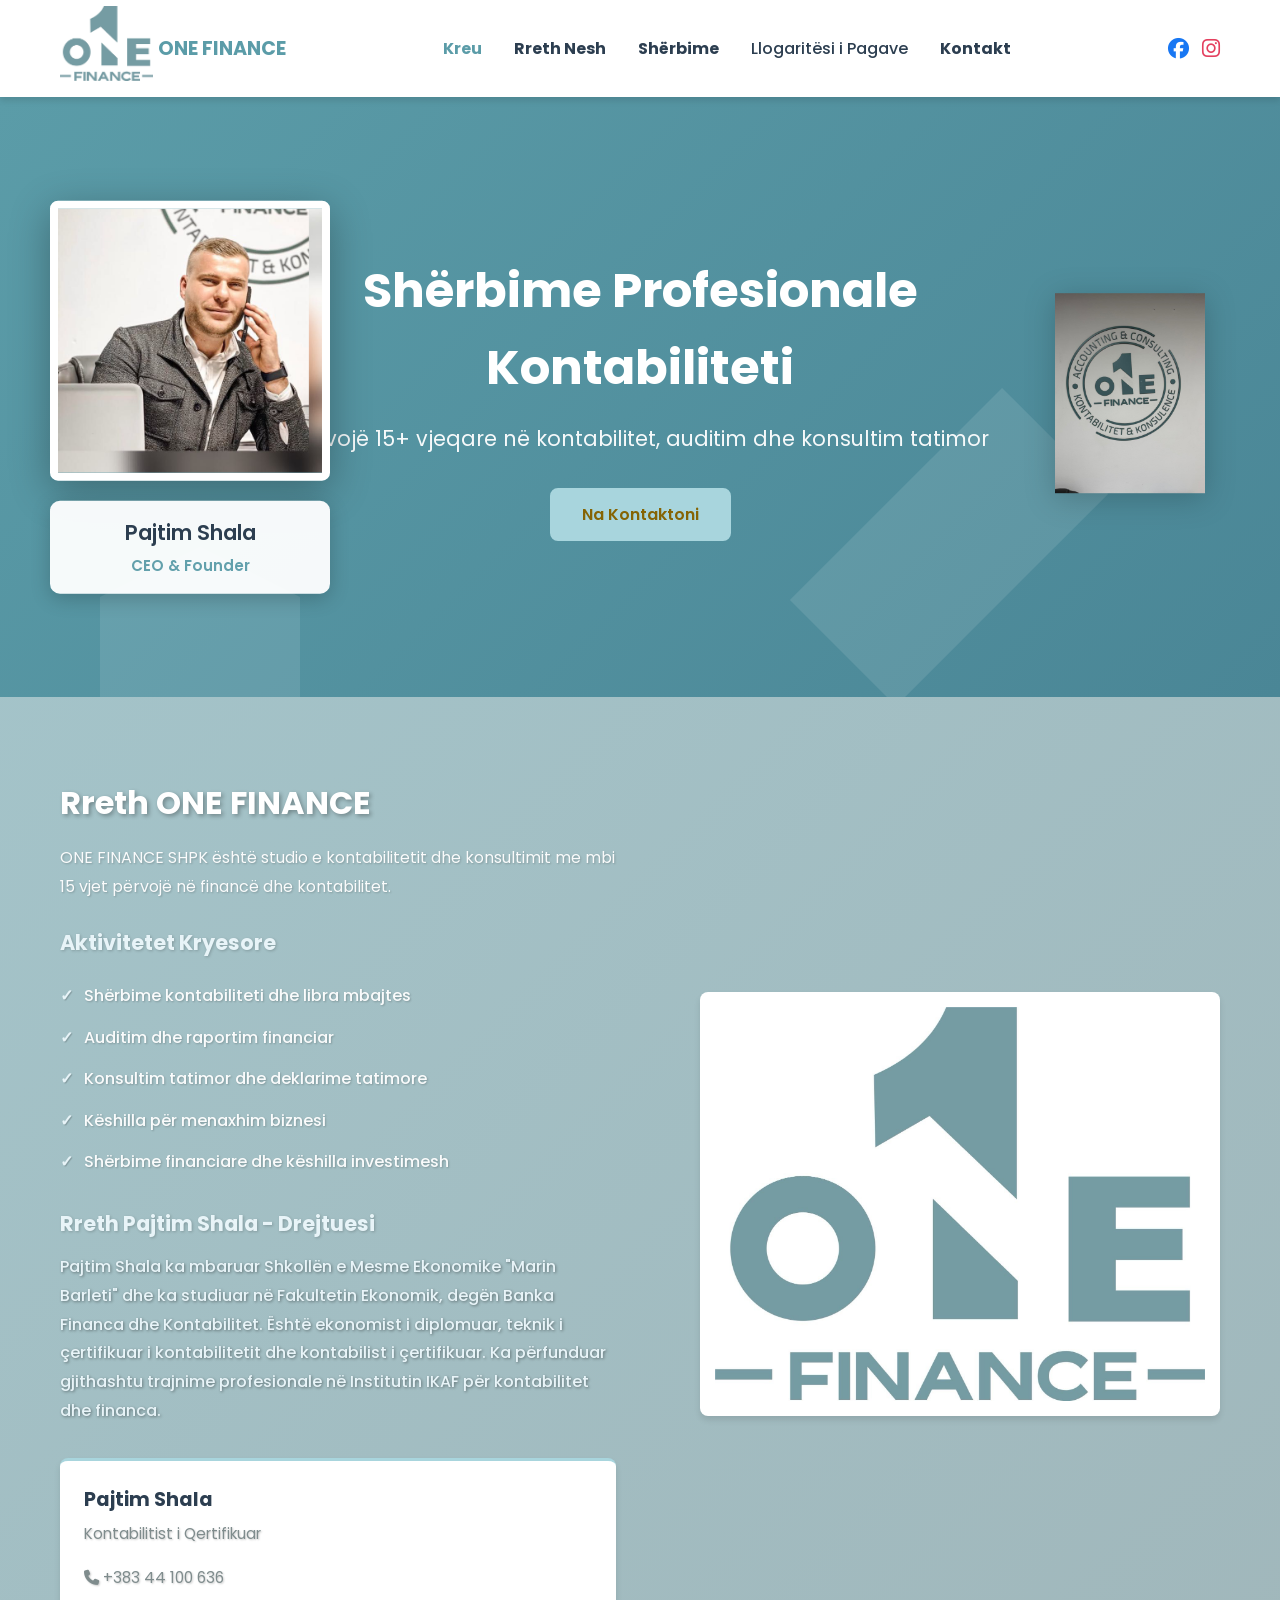
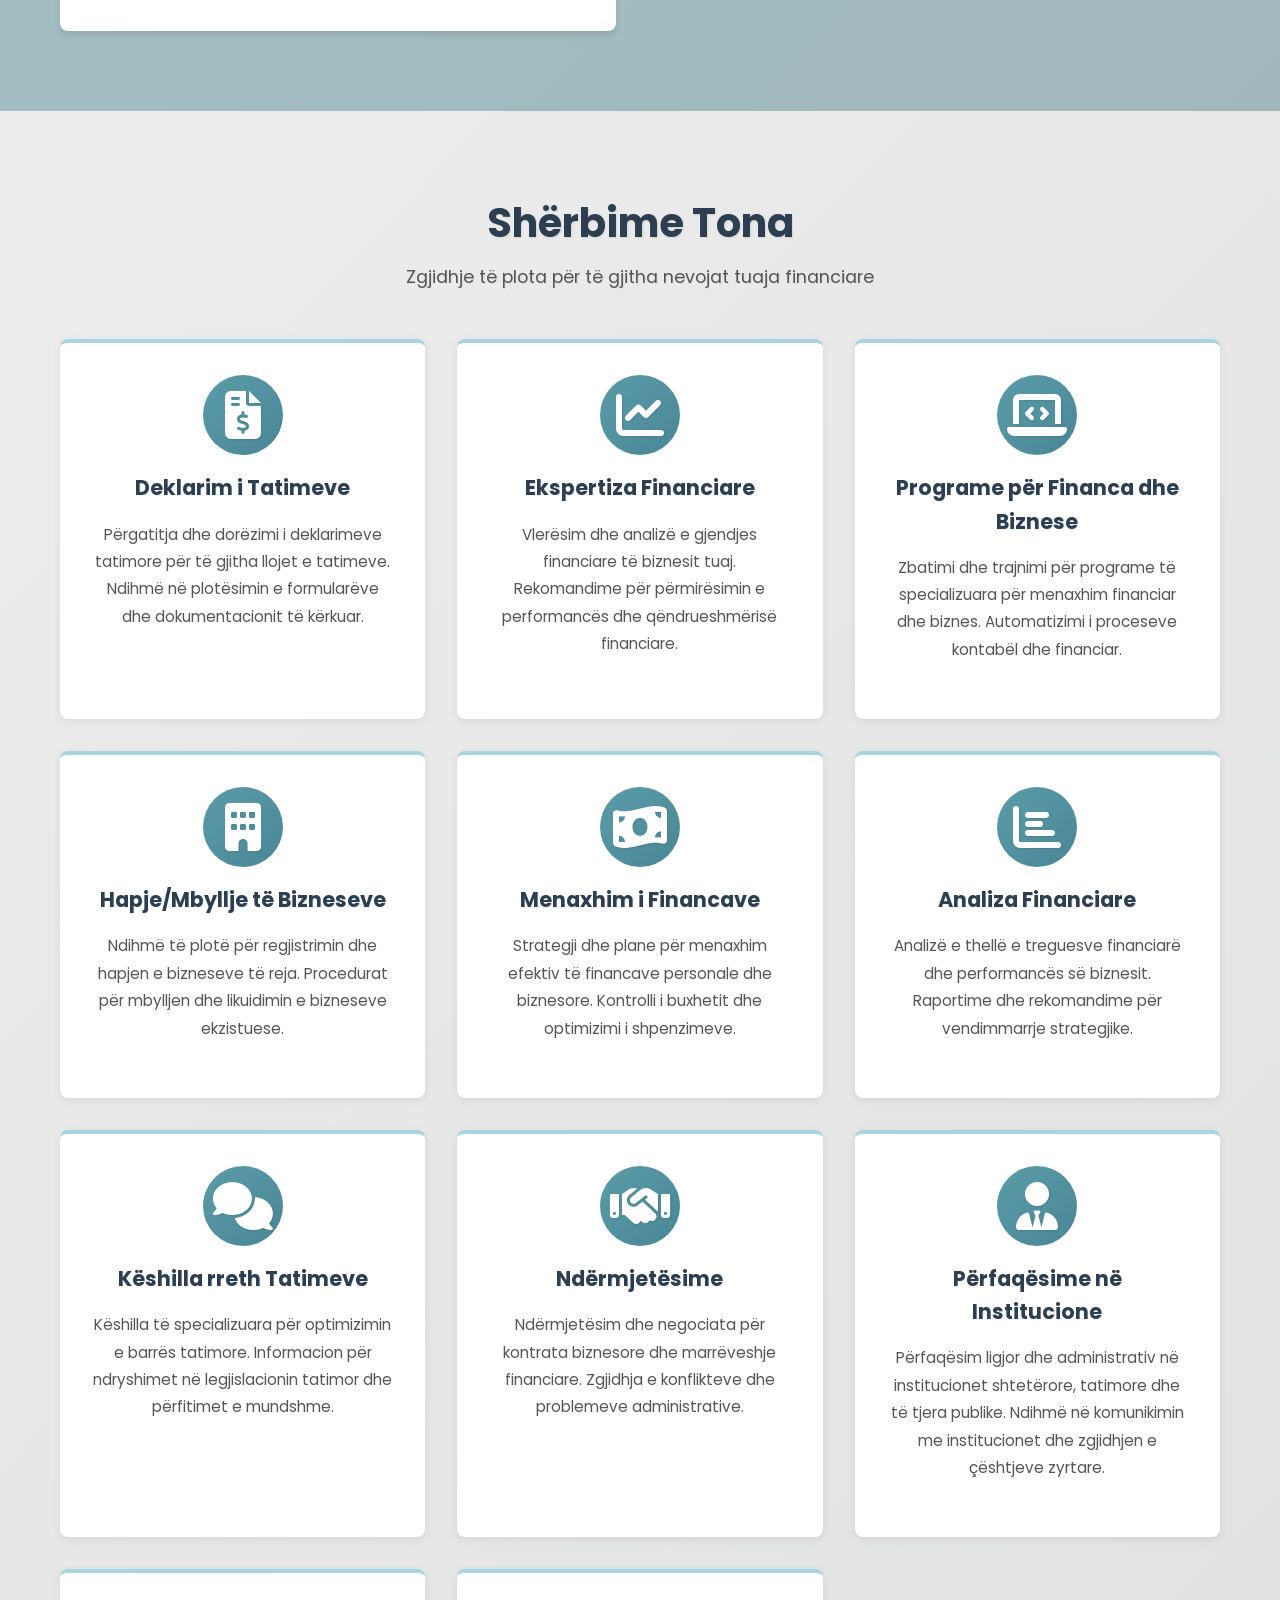
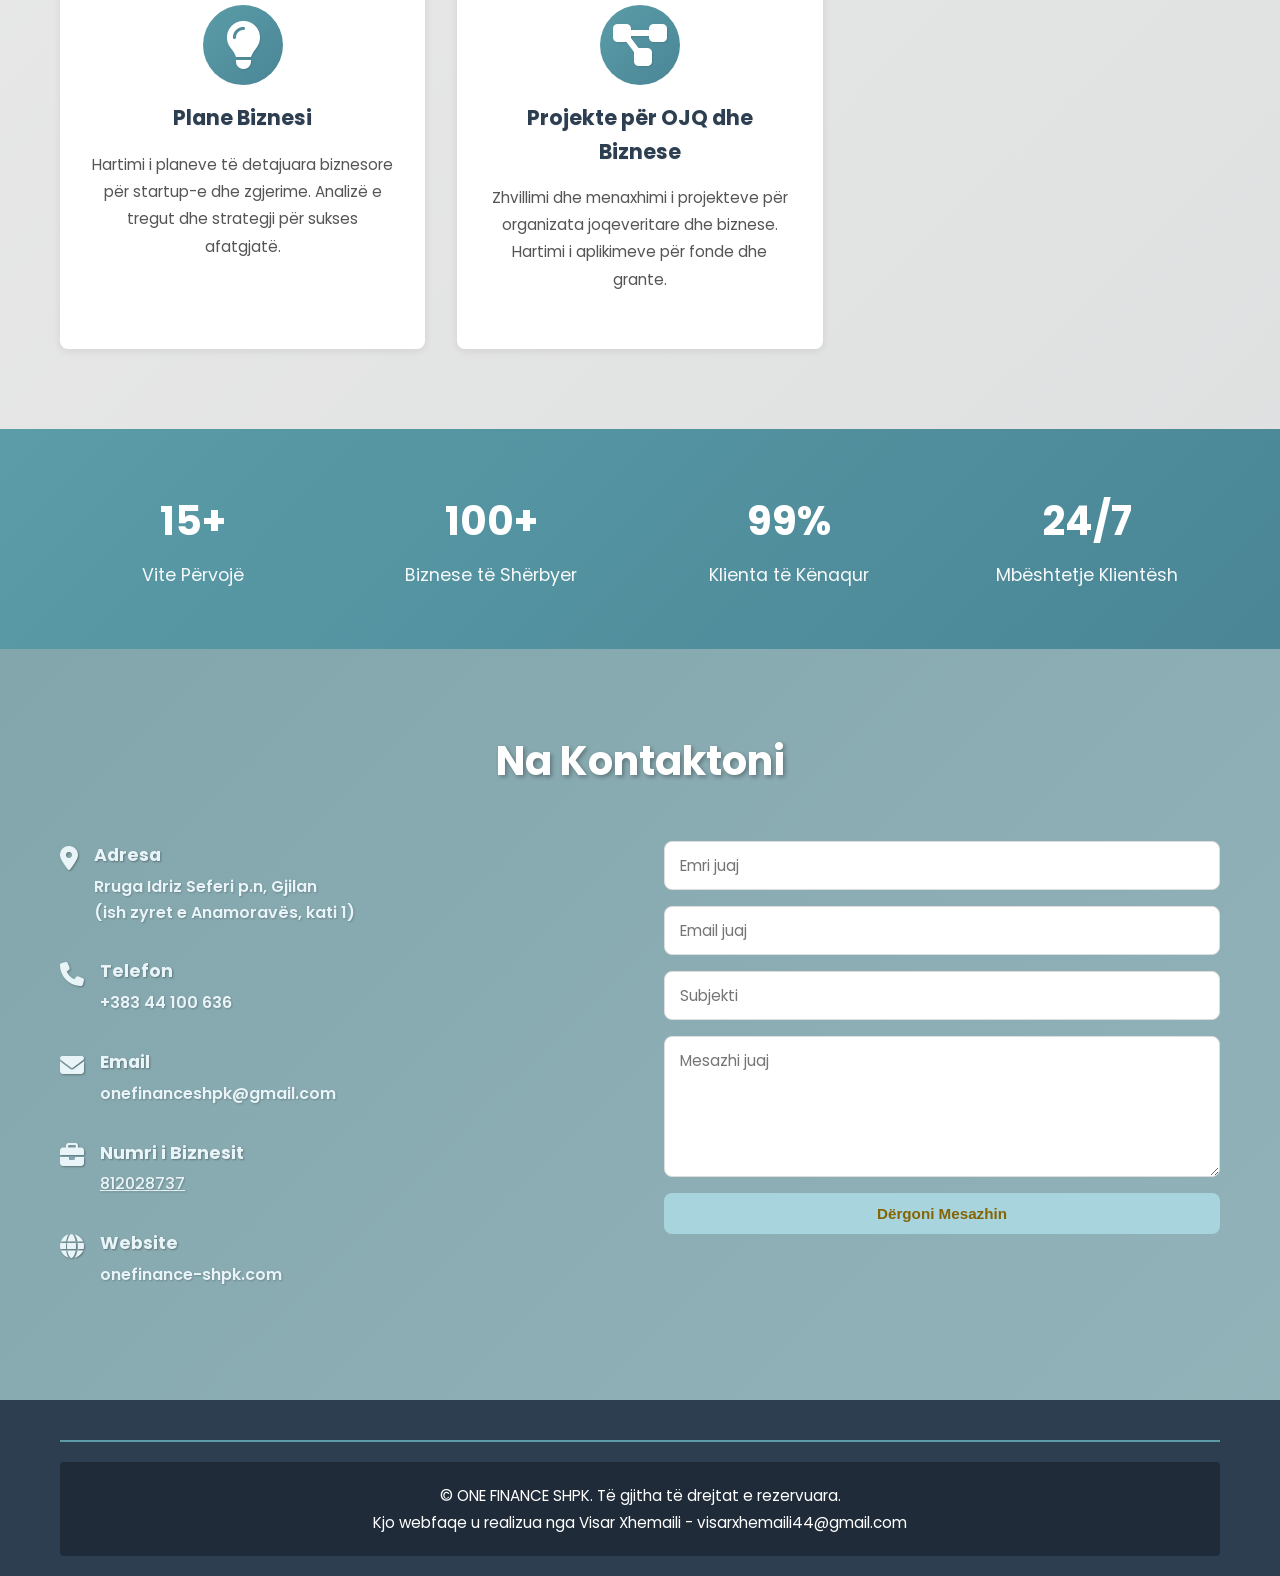
==== index.html @ 9929a2a4 "Shtim sertifikatës dhe logon ONE FINANCE me lightbox modal" ====
<!DOCTYPE html>
<html lang="sq">
<head>
    <meta charset="UTF-8">
    <meta name="viewport" content="width=device-width, initial-scale=1.0">
    <title>ONE FINANCE - Shërbime Kontabiliteti dhe Konsultimi Tatimor</title>
    <link rel="stylesheet" href="styles.css?v=20260405-6">
    <link href="https://cdnjs.cloudflare.com/ajax/libs/font-awesome/6.4.0/css/all.min.css" rel="stylesheet">
    <link href="https://fonts.googleapis.com/css2?family=Poppins:wght@300;400;600;700&alpha=1.0&display=swap" rel="stylesheet">
</head>
<body>
    <!-- Navigation -->
    <nav class="navbar">
        <div class="container">
            <div class="nav-content">
                <a href="#home" class="logo">
                    <img src="logo.png" alt="ONE FINANCE Logo" class="logo-img">
                    <span class="logo-text">ONE FINANCE</span>
                </a>
                <ul class="nav-menu">
                    <li><a href="#home">Kreu</a></li>
                    <li><a href="#about">Rreth Nesh</a></li>
                    <li><a href="#services">Shërbime</a></li>
                    <li><a href="calculator.html">Llogaritësi i Pagave</a></li>
                    <li><a href="#contact">Kontakt</a></li>
                </ul>
                <div class="nav-social">
                    <a href="https://www.facebook.com/profile.php?id=61576361804808" title="Facebook" target="_blank"><i class="fab fa-facebook"></i></a>
                    <a href="https://www.instagram.com/one_finance_accountings_office/" title="Instagram" target="_blank"><i class="fab fa-instagram"></i></a>
                </div>
                <div class="hamburger">
                    <span></span>
                    <span></span>
                    <span></span>
                </div>
            </div>
        </div>
    </nav>


    <!-- Hero Section -->
    <section id="home" class="hero">
        <div class="hero-shapes">
            <div class="shape shape2"></div>
            <div class="shape shape3"></div>
        </div>
        <div class="owner-photo-container">
            <img src="owner.jpg" alt="Pajtim Shala - CEO & Founder" class="owner-photo">
            <div class="owner-info">
                <h3>Pajtim Shala</h3>
                <p>CEO & Founder</p>
            </div>
        </div>
        <div class="hero-content">
            <h1>Shërbime Profesionale Kontabiliteti</h1>
            <p>Përvojë 15+ vjeqare në kontabilitet, auditim dhe konsultim tatimor</p>
            <a href="#contact" class="cta-button">Na Kontaktoni</a>
        </div>
        <div class="hero-logo">
            <img src="stamp.jpg" alt="ONE FINANCE Stamp Logo" class="stamp-logo">
        </div>
    </section>

    <!-- About Section -->
    <section id="about" class="about">
        <div class="container">
            <div class="about-content">
                <div class="about-text">
                    <h2>Rreth ONE FINANCE</h2>
                    <p>ONE FINANCE SHPK është studio e kontabilitetit dhe konsultimit me mbi 15 vjet përvojë në financë dhe kontabilitet.</p>
                    
                    <h3>Aktivitetet Kryesore</h3>
                    <ul class="services-list">
                        <li>Shërbime kontabiliteti dhe libra mbajtes</li>
                        <li>Auditim dhe raportim financiar</li>
                        <li>Konsultim tatimor dhe deklarime tatimore</li>
                        <li>Këshilla për menaxhim biznesi</li>
                        <li>Shërbime financiare dhe këshilla investimesh</li>
                    </ul>

                    <h3>Rreth Pajtim Shala - Drejtuesi</h3>
                    <p class="bio-text">Pajtim Shala ka mbaruar Shkollën e Mesme Ekonomike "Marin Barleti" dhe ka studiuar në Fakultetin Ekonomik, degën Banka Financa dhe Kontabilitet. Është ekonomist i diplomuar, teknik i çertifikuar i kontabilitetit dhe kontabilist i çertifikuar. Ka përfunduar gjithashtu trajnime profesionale në Institutin IKAF për kontabilitet dhe financa.</p>
                    
                    <div class="team-member">
                        <div class="member-info">
                            <h4>Pajtim Shala</h4>
                            <p>Kontabilitist i Qertifikuar</p>
                            <p class="member-phone"><i class="fas fa-phone"></i> +383 44 100 636</p>
                        </div>
                    </div>
                </div>
                <div class="about-image about-logo-wrapper">
                    <img src="logo.png" alt="ONE FINANCE Logo" class="about-img about-logo-large">
                </div>
            </div>
        </div>
    </section>

    <!-- Services Section -->
    <section id="services" class="services">
        <div class="container">
            <h2>Shërbime Tona</h2>
            <p class="section-subtitle">Zgjidhje të plota për të gjitha nevojat tuaja financiare</p>
            
            <div class="services-grid">
                <!-- U larguan: Shërbime Kontabiliteti, Deklarimet Online, Shërbime Financiare, Konsultim Tatimor, Përfaqësim administrativ, Certifikime ISO -->
                <div class="service-card">
                    <div class="service-icon">
                        <i class="fas fa-file-invoice-dollar"></i>
                    </div>
                    <h3>Deklarim i Tatimeve</h3>
                    <p>Përgatitja dhe dorëzimi i deklarimeve tatimore për të gjitha llojet e tatimeve. Ndihmë në plotësimin e formularëve dhe dokumentacionit të kërkuar.</p>
                </div>

                <div class="service-card">
                    <div class="service-icon">
                        <i class="fas fa-chart-line"></i>
                    </div>
                    <h3>Ekspertiza Financiare</h3>
                    <p>Vlerësim dhe analizë e gjendjes financiare të biznesit tuaj. Rekomandime për përmirësimin e performancës dhe qëndrueshmërisë financiare.</p>
                </div>

                <div class="service-card">
                    <div class="service-icon">
                        <i class="fas fa-laptop-code"></i>
                    </div>
                    <h3>Programe për Financa dhe Biznese</h3>
                    <p>Zbatimi dhe trajnimi për programe të specializuara për menaxhim financiar dhe biznes. Automatizimi i proceseve kontabël dhe financiar.</p>
                </div>

                <div class="service-card">
                    <div class="service-icon">
                        <i class="fas fa-building"></i>
                    </div>
                    <h3>Hapje/Mbyllje të Bizneseve</h3>
                    <p>Ndihmë të plotë për regjistrimin dhe hapjen e bizneseve të reja. Procedurat për mbylljen dhe likuidimin e bizneseve ekzistuese.</p>
                </div>

                <div class="service-card">
                    <div class="service-icon">
                        <i class="fas fa-money-bill-wave"></i>
                    </div>
                    <h3>Menaxhim i Financave</h3>
                    <p>Strategji dhe plane për menaxhim efektiv të financave personale dhe biznesore. Kontrolli i buxhetit dhe optimizimi i shpenzimeve.</p>
                </div>

                <div class="service-card">
                    <div class="service-icon">
                        <i class="fas fa-chart-bar"></i>
                    </div>
                    <h3>Analiza Financiare</h3>
                    <p>Analizë e thellë e treguesve financiarë dhe performancës së biznesit. Raportime dhe rekomandime për vendimmarrje strategjike.</p>
                </div>

                <div class="service-card">
                    <div class="service-icon">
                        <i class="fas fa-comments"></i>
                    </div>
                    <h3>Këshilla rreth Tatimeve</h3>
                    <p>Këshilla të specializuara për optimizimin e barrës tatimore. Informacion për ndryshimet në legjislacionin tatimor dhe përfitimet e mundshme.</p>
                </div>

                <div class="service-card">
                    <div class="service-icon">
                        <i class="fas fa-handshake"></i>
                    </div>
                    <h3>Ndërmjetësime</h3>
                    <p>Ndërmjetësim dhe negociata për kontrata biznesore dhe marrëveshje financiare. Zgjidhja e konflikteve dhe problemeve administrative.</p>
                </div>

                <div class="service-card">
                    <div class="service-icon">
                        <i class="fas fa-user-tie"></i>
                    </div>
                    <h3>Përfaqësime në Institucione</h3>
                    <p>Përfaqësim ligjor dhe administrativ në institucionet shtetërore, tatimore dhe të tjera publike. Ndihmë në komunikimin me institucionet dhe zgjidhjen e çështjeve zyrtare.</p>
                </div>

                <div class="service-card">
                    <div class="service-icon">
                        <i class="fas fa-lightbulb"></i>
                    </div>
                    <h3>Plane Biznesi</h3>
                    <p>Hartimi i planeve të detajuara biznesore për startup-e dhe zgjerime. Analizë e tregut dhe strategji për sukses afatgjatë.</p>
                </div>

                <div class="service-card">
                    <div class="service-icon">
                        <i class="fas fa-project-diagram"></i>
                    </div>
                    <h3>Projekte për OJQ dhe Biznese</h3>
                    <p>Zhvillimi dhe menaxhimi i projekteve për organizata joqeveritare dhe biznese. Hartimi i aplikimeve për fonde dhe grante.</p>
                </div>
            </div>
        </div>
    </section>

    <!-- Statistics Section -->
    <section class="stats">
        <div class="container">
            <div class="stats-grid">
                <div class="stat-item">
                    <h3>15+</h3>
                    <p>Vite Përvojë</p>
                </div>
                <div class="stat-item">
                    <h3>100+</h3>
                    <p>Biznese të Shërbyer</p>
                </div>
                <div class="stat-item">
                    <h3>99%</h3>
                    <p>Klienta të Kënaqur</p>
                </div>
                <div class="stat-item">
                    <h3>24/7</h3>
                    <p>Mbështetje Klientësh</p>
                </div>
            </div>
        </div>
    </section>

    <!-- Contact Section -->
    <section id="contact" class="contact">
        <div class="container">
            <h2>Na Kontaktoni</h2>
            <div class="contact-content">
                <div class="contact-info">
                    <div class="contact-item">
                        <i class="fas fa-map-marker-alt"></i>
                        <div>
                            <h4>Adresa</h4>
                            <p><a href="https://maps.google.com/?q=42.46195,21.46856" target="_blank">Rruga Idriz Seferi p.n, Gjilan<br>(ish zyret e Anamoravës, kati 1)</a></p>
                        </div>
                    </div>

                    <div class="contact-item">
                        <i class="fas fa-phone"></i>
                        <div>
                            <h4>Telefon</h4>
                            <p><a href="tel:+383441006636">+383 44 100 636</a></p>
                        </div>
                    </div>

                    <div class="contact-item">
                        <i class="fas fa-envelope"></i>
                        <div>
                            <h4>Email</h4>
                            <p><a href="mailto:onefinanceshpk@gmail.com">onefinanceshpk@gmail.com</a></p>
                        </div>
                    </div>

                    <div class="contact-item">
                        <i class="fas fa-briefcase"></i>
                        <div>
                            <h4>Numri i Biznesit</h4>
                            <p style="cursor: pointer;" onclick="openCertificateModal()">
                                <span style="text-decoration: underline;">812028737</span>
                            </p>
                        </div>
                    </div>

                    <div class="contact-item">
                        <i class="fas fa-globe"></i>
                        <div>
                            <h4>Website</h4>
                            <p><a href="https://onefinance-shpk.com" target="_blank">onefinance-shpk.com</a></p>
                        </div>
                    </div>
                </div>

                <form class="contact-form" action="https://formspree.io/f/xreoyyge" method="POST">
                    <input type="text" name="emri" placeholder="Emri juaj" required>
                    <input type="email" name="email" placeholder="Email juaj" required>
                    <input type="text" name="subjekti" placeholder="Subjekti">
                    <textarea name="mesazhi" placeholder="Mesazhi juaj" rows="5" required></textarea>
                    <button type="submit" class="submit-btn">Dërgoni Mesazhin</button>
                </form>
            </div>
        </div>
    </section>

    <!-- Footer -->
    <footer class="footer">
        <div class="container">
            <div class="footer-bottom">
                <p>&copy; ONE FINANCE SHPK. Të gjitha të drejtat e rezervuara.<br>
                Kjo webfaqe u realizua nga Visar Xhemaili - <a href="mailto:visarxhemaili44@gmail.com" style="color: inherit; text-decoration: none;">visarxhemaili44@gmail.com</a></p>
            </div>
        </div>
    </footer>

    <script src="script.js"></script>

    <!-- Certificate Modal -->
    <div id="certificateModal" class="modal">
        <span class="modal-close" onclick="closeCertificateModal()">&times;</span>
        <img class="modal-content" id="certificateImage" src="certificate.jpg" alt="Sertifikata e Biznesit">
    </div>

    <script>
        function openCertificateModal() {
            const modal = document.getElementById('certificateModal');
            modal.style.display = 'flex';
        }

        function closeCertificateModal() {
            const modal = document.getElementById('certificateModal');
            modal.style.display = 'none';
        }

        // Close modal when clicking outside the image
        window.onclick = function(event) {
            const modal = document.getElementById('certificateModal');
            if (event.target == modal) {
                modal.style.display = 'none';
            }
        }
    </script>
</body>
</html>
---- styles.css ----
/* Social Media Icon Colors in Footer */
.footer .social-links a[title="Facebook"] i {
    color: #1877F3;
    transition: color 0.3s;
}
.footer .social-links a[title="Facebook"]:hover i {
    color: #145db2;
}
.footer .social-links a[title="Instagram"] i {
    color: #E4405F;
    transition: color 0.3s;
}
.footer .social-links a[title="Instagram"]:hover i {
    color: #b92d4b;
}
.about-logo-large {
    max-width: 520px !important;
    width: 100%;
    height: auto;
    box-shadow: 0 8px 30px rgba(0,0,0,0.15);
    background: #fff;
    border-radius: 16px;
    padding: 15px;
    display: block;
    margin-left: auto;
    margin-right: 0;
}

.about-logo-wrapper {
    display: flex;
    align-items: center;
    justify-content: flex-end;
}
/* Global Styles */
:root {
    --primary-color: #5b9ca8;
    --secondary-color: #4a8696;
    --accent-color: #ff6b6b;
    --gold-color: #a8d5dd;
    --gold-dark: #7db9c4;
    --text-dark: #2c3e50;
    --text-light: #7f8c8d;
    --bg-light: #f8f9fa;
    --bg-white: #ffffff;
    --border-radius: 8px;
    --shadow: 0 4px 6px rgba(0, 0, 0, 0.1);
    --transition: all 0.3s ease;
}

* {
    margin: 0;
    padding: 0;
    box-sizing: border-box;
}

html {
    scroll-behavior: smooth;
    scroll-padding-top: 80px;
}

body {
    font-family: 'Poppins', sans-serif;
    color: var(--text-dark);
    line-height: 1.6;
    background-color: var(--bg-white);
}

.container {
    max-width: 1200px;
    margin: 0 auto;
    padding: 0 20px;
}

/* Navigation */
.navbar {
    background-color: var(--bg-white);
    box-shadow: var(--shadow);
    position: sticky;
    top: 0;
    z-index: 1000;
    padding: 1rem 0;
}

.nav-content {
    display: flex;
    justify-content: space-between;
    align-items: center;
    gap: 1rem;
    position: relative;
}

.logo {
    display: flex;
    align-items: center;
    gap: 10px;
    font-weight: 700;
    color: var(--primary-color);
    font-size: 1.2rem;
    text-decoration: none;
    min-width: 0;
}

.logo-img {
    height: 75px;
    width: auto;
    max-width: 100%;
    object-fit: contain;
    margin-top: -10px;
    margin-right: -5px;
    flex-shrink: 0;
}

.logo-text {
    line-height: 1.1;
}

.nav-menu {
    display: flex;
    flex-direction: row;
    list-style: none;
    gap: 2rem;
    align-items: center;
}

.nav-menu a {
    text-decoration: none;
    color: var(--text-dark);
    font-weight: 500;
    transition: var(--transition);
}

.nav-menu a:hover {
    color: var(--primary-color);
}

.nav-social {
    display: flex;
    gap: 0.8rem;
    align-items: center;
    font-size: 1.3rem;
}

.nav-social a {
    transition: var(--transition);
}

.nav-social a[title="Facebook"] {
    color: #1877F3;
}

.nav-social a[title="Facebook"]:hover {
    color: #145db5;
}

.nav-social a[title="Instagram"] {
    color: #E4405F;
}

.nav-social a[title="Instagram"]:hover {
    color: #c13584;
}

.hamburger {
    display: none;
    flex-direction: column;
    cursor: pointer;
    gap: 5px;
}

.hamburger span {
    width: 25px;
    height: 3px;
    background-color: var(--primary-color);
    border-radius: 2px;
    transition: var(--transition);
}

/* Hero Section */
.hero {
    background: linear-gradient(135deg, var(--primary-color) 0%, var(--secondary-color) 100%);
    color: white;
    padding: 120px 20px;
    text-align: center;
    position: relative;
    overflow: hidden;
    min-height: 600px;
    display: flex;
    align-items: center;
    justify-content: center;
}

.hero-content {
    position: relative;
    z-index: 2;
    max-width: 800px;
}

.hero-logo {
    position: absolute;
    right: 50px;
    top: 50%;
    transform: translateY(-50%);
    z-index: 3;
}

.stamp-logo {
    width: 200px;
    height: 200px;
    object-fit: contain;
    filter: drop-shadow(0 5px 15px rgba(0, 0, 0, 0.2));
}

.hero h1 {
    font-size: 3rem;
    margin-bottom: 1rem;
    font-weight: 700;
}

.hero p {
    font-size: 1.3rem;
    margin-bottom: 2rem;
    opacity: 0.95;
}

.cta-button {
    display: inline-block;
    background-color: var(--gold-color);
    color: #856404;
    padding: 12px 30px;
    border-radius: var(--border-radius);
    text-decoration: none;
    font-weight: 600;
    transition: var(--transition);
    border: 2px solid var(--gold-color);
}

.cta-button:hover {
    background-color: var(--gold-dark);
    color: white;
    border: 2px solid var(--gold-dark);
}

.hero-shapes {
    position: absolute;
    top: 0;
    left: 0;
    right: 0;
    bottom: 0;
    z-index: 1;
}

.shape {
    position: absolute;
    opacity: 0.1;
}

.shape1 {
    width: 300px;
    height: 300px;
    background-color: white;
    border-radius: 50%;
    top: -50px;
    right: 50px;
}

.shape2 {
    width: 200px;
    height: 200px;
    background-color: white;
    bottom: -50px;
    left: 100px;
    clip-path: polygon(50% 0%, 100% 25%, 100% 75%, 50% 100%, 0% 75%, 0% 25%);
}

.shape3 {
    width: 150px;
    height: 300px;
    background-color: white;
    top: 50%;
    right: 20%;
    transform: rotate(45deg);
}

/* Owner Photo Container */
.owner-photo-container {
    position: absolute;
    left: 50px;
    top: 50%;
    transform: translateY(-50%);
    z-index: 3;
    text-align: center;
    max-width: 280px;
}

.owner-photo {
    width: 280px;
    height: 280px;
    border-radius: 8px;
    object-fit: cover;
    border: 8px solid white;
    box-shadow: 0 10px 40px rgba(0, 0, 0, 0.3);
    display: block;
    margin: 0 auto 20px;
}

.owner-info {
    background: rgba(255, 255, 255, 0.95);
    padding: 15px 20px;
    border-radius: 10px;
    box-shadow: 0 5px 20px rgba(0, 0, 0, 0.2);
}

.owner-info h3 {
    color: #2c3e50;
    font-size: 1.3rem;
    margin-bottom: 5px;
    font-weight: 600;
}

.owner-info p {
    color: #5b9ca8;
    font-size: 0.95rem;
    font-weight: 600;
    margin: 0;
}

/* About Section */
.about {
    padding: 80px 20px;
    background: linear-gradient(rgba(0, 0, 0, 0.4), rgba(0, 0, 0, 0.4)), url('https://images.unsplash.com/photo-1552664730-d307ca884978?w=1200&h=600&fit=crop') center/cover no-repeat;
    position: relative;
}

.about::before {
    content: '';
    position: absolute;
    top: 0;
    left: 0;
    right: 0;
    bottom: 0;
    background: linear-gradient(135deg, rgba(168, 213, 221, 0.7) 0%, rgba(168, 213, 221, 0.5) 100%);
    pointer-events: none;
}

.about-content {
    display: grid;
    grid-template-columns: 1fr 1fr;
    gap: 3rem;
    align-items: center;
    position: relative;
    z-index: 2;
}

.about-text h2 {
    font-size: 2rem;
    margin-bottom: 1rem;
    color: white;
    position: relative;
    z-index: 2;
    text-shadow: 2px 2px 4px rgba(0, 0, 0, 0.3);
}

.about-text h3 {
    font-size: 1.3rem;
    margin-top: 1.5rem;
    margin-bottom: 0.8rem;
    color: #e8f4f8;
    position: relative;
    z-index: 2;
    text-shadow: 1px 1px 3px rgba(0, 0, 0, 0.2);
}

.about-text p {
    color: rgba(255, 255, 255, 0.95);
    margin-bottom: 1rem;
    line-height: 1.8;
    position: relative;
    z-index: 2;
    text-shadow: 1px 1px 2px rgba(0, 0, 0, 0.2);
}

.about-text .bio-text {
    color: #e8f4f8 !important;
    font-weight: 500 !important;
    text-shadow: 1px 1px 3px rgba(0, 0, 0, 0.4) !important;
}

.services-list {
    list-style: none;
    margin: 1rem 0;
}

.services-list li {
    padding: 0.5rem 0;
    padding-left: 1.5rem;
    position: relative;
    color: rgba(255, 255, 255, 0.95);
    text-shadow: 1px 1px 2px rgba(0, 0, 0, 0.2);
    font-weight: 500;
}

.services-list li:before {
    content: "✓";
    position: absolute;
    left: 0;
    color: #e8f4f8;
    font-weight: bold;
    text-shadow: 1px 1px 1px rgba(0, 0, 0, 0.2);
}

.team-member {
    margin-top: 2rem;
    padding: 1.5rem;
    background-color: white;
    border-radius: var(--border-radius);
    box-shadow: var(--shadow);
    border-top: 3px solid var(--gold-color);
}

.member-info h4 {
    font-size: 1.2rem;
    color: var(--text-dark);
    margin-bottom: 0.3rem;
}

.member-info p {
    color: var(--text-light);
    font-size: 0.95rem;
}

.member-phone {
    margin-top: 0.5rem;
}

.member-phone a {
    color: var(--primary-color);
    text-decoration: none;
    font-weight: 600;
}

.about-img {
    width: 100%;
    border-radius: var(--border-radius);
    box-shadow: var(--shadow);
    position: relative;
    z-index: 2;
}

/* Services Section */
.services {
    padding: 80px 20px;
    background: linear-gradient(rgba(0, 0, 0, 0.35), rgba(0, 0, 0, 0.35)), url('https://images.unsplash.com/photo-1552664222-b2e2b0bb5b3f?w=1200&h=600&fit=crop') center/cover no-repeat;
    position: relative;
}

.services::before {
    content: '';
    position: absolute;
    top: 0;
    left: 0;
    right: 0;
    bottom: 0;
    background: linear-gradient(135deg, rgba(255, 255, 255, 0.8) 0%, rgba(248, 249, 250, 0.7) 100%);
    pointer-events: none;
}

.services h2 {
    text-align: center;
    font-size: 2.5rem;
    margin-bottom: 0.5rem;
    color: var(--text-dark);
    position: relative;
    z-index: 2;
    text-shadow: 1px 1px 2px rgba(0, 0, 0, 0.1);
}

.section-subtitle {
    text-align: center;
    color: #555;
    margin-bottom: 3rem;
    font-size: 1.1rem;
    position: relative;
    z-index: 2;
    text-shadow: 1px 1px 1px rgba(0, 0, 0, 0.05);
}

.services-grid {
    display: grid;
    grid-template-columns: repeat(auto-fit, minmax(300px, 1fr));
    gap: 2rem;
    position: relative;
    z-index: 2;
}

.service-card {
    background-color: white;
    border-radius: var(--border-radius);
    padding: 2rem;
    box-shadow: 0 2px 8px rgba(0, 0, 0, 0.08);
    transition: var(--transition);
    text-align: center;
    border-top: 4px solid var(--gold-color);
}

.service-card:hover {
    transform: translateY(-10px);
    box-shadow: 0 8px 20px rgba(0, 0, 0, 0.15);
    background-color: var(--gold-color);
}

.service-icon {
    font-size: 3rem;
    color: white;
    margin-bottom: 1rem;
    text-shadow: 1px 1px 2px rgba(0, 0, 0, 0.1);
    background: linear-gradient(135deg, var(--primary-color), var(--secondary-color));
    width: 80px;
    height: 80px;
    display: flex;
    align-items: center;
    justify-content: center;
    margin-left: auto;
    margin-right: auto;
    border-radius: 50%;
}

.service-card h3 {
    font-size: 1.3rem;
    margin-bottom: 1rem;
    color: var(--text-dark);
    font-weight: 700;
    text-shadow: 1px 1px 1px rgba(0, 0, 0, 0.05);
}

.service-card p {
    color: #555;
    margin-bottom: 1.5rem;
    line-height: 1.8;
    font-size: 0.95rem;
}

.read-more {
    color: var(--primary-color);
    text-decoration: none;
    font-weight: 600;
    transition: var(--transition);
}

.read-more:hover {
    color: var(--secondary-color);
}

/* Statistics Section */
.stats {
    background: linear-gradient(135deg, var(--primary-color) 0%, var(--secondary-color) 100%);
    color: white;
    padding: 60px 20px;
}

.stats-grid {
    display: grid;
    grid-template-columns: repeat(auto-fit, minmax(200px, 1fr));
    gap: 2rem;
    text-align: center;
}

.stat-item h3 {
    font-size: 2.5rem;
    margin-bottom: 0.5rem;
}

.stat-item p {
    font-size: 1.1rem;
    opacity: 0.95;
}

/* Contact Section */
.contact {
    padding: 80px 20px;
    background: linear-gradient(rgba(0, 0, 0, 0.3), rgba(0, 0, 0, 0.3)), url('https://images.unsplash.com/photo-1552664900-5fefbe7aa41d?w=1200&h=600&fit=crop') center/cover no-repeat;
    position: relative;
}

.contact::before {
    content: '';
    position: absolute;
    top: 0;
    left: 0;
    right: 0;
    bottom: 0;
    background: linear-gradient(135deg, rgba(91, 156, 168, 0.55) 0%, rgba(107, 179, 192, 0.45) 100%);
    pointer-events: none;
}

.contact h2 {
    text-align: center;
    font-size: 2.5rem;
    margin-bottom: 3rem;
    color: white;
    position: relative;
    z-index: 2;
    text-shadow: 2px 2px 4px rgba(0, 0, 0, 0.3);
}

.contact-content {
    display: grid;
    grid-template-columns: 1fr 1fr;
    gap: 3rem;
    position: relative;
    z-index: 2;
}

.contact-item {
    display: flex;
    gap: 1rem;
    margin-bottom: 2rem;
    align-items: flex-start;
    position: relative;
    z-index: 2;
    text-shadow: 1px 1px 2px rgba(0, 0, 0, 0.2);
}

.contact-item i {
    font-size: 1.5rem;
    color: #e8f4f8;
    margin-top: 0.3rem;
    text-shadow: 1px 1px 2px rgba(0, 0, 0, 0.3);
}

.contact-item h4 {
    font-size: 1.1rem;
    margin-bottom: 0.3rem;
    color: #e8f4f8;
    text-shadow: 1px 1px 2px rgba(0, 0, 0, 0.3);
    font-weight: 700;
}

.contact-item p {
    color: #e8f4f8;
    text-shadow: 1px 1px 2px rgba(0, 0, 0, 0.2);
    font-size: 1rem;
    font-weight: 500;
}

.contact-item a {
    color: #e8f4f8;
    text-decoration: none;
    font-weight: 600;
    text-shadow: 1px 1px 2px rgba(0, 0, 0, 0.2);
    transition: var(--transition);
}

.contact-item a:hover {
    color: #e8f4f8;
    text-decoration: underline;
}

.contact-form {
    display: flex;
    flex-direction: column;
    gap: 1rem;
    position: relative;
    z-index: 2;
}

.contact-form input,
.contact-form textarea {
    padding: 12px 15px;
    border: 1px solid #ddd;
    border-radius: var(--border-radius);
    font-family: 'Poppins', sans-serif;
    font-size: 0.95rem;
    transition: var(--transition);
}

.contact-form input:focus,
.contact-form textarea:focus {
    outline: none;
    border-color: var(--primary-color);
    box-shadow: 0 0 5px rgba(91, 156, 168, 0.3);
}

.submit-btn {
    background-color: var(--gold-color);
    color: #856404;
    padding: 12px 20px;
    border: none;
    border-radius: var(--border-radius);
    font-weight: 600;
    cursor: pointer;
    transition: var(--transition);
    font-size: 0.95rem;
}

.submit-btn:hover {
    background-color: var(--gold-dark);
    color: white;
}

/* Footer */
.footer {
    background-color: var(--text-dark);
    color: white;
    padding: 40px 20px 20px;
}

.footer-content {
    display: grid;
    grid-template-columns: repeat(auto-fit, minmax(250px, 1fr));
    gap: 2rem;
    margin-bottom: 2rem;
}

.footer-section h4 {
    margin-bottom: 1rem;
    font-size: 1.1rem;
}

.footer-section p {
    color: rgba(255, 255, 255, 0.7);
    line-height: 1.8;
}

.footer-section ul {
    list-style: none;
}

.footer-section ul li {
    margin-bottom: 0.8rem;
}

.footer-section a {
    color: rgba(255, 255, 255, 0.7);
    text-decoration: none;
    transition: var(--transition);
}

.footer-section a:hover {
    color: var(--primary-color);
}

.social-links {
    display: flex;
    gap: 1rem;
    font-size: 1.5rem;
}

.footer-bottom {
    text-align: center;
    padding-top: 20px;
    border-top: 2px solid #5b9ca8;
    color: rgba(255, 255, 255, 0.9);
}

.footer-bottom p {
    font-size: 0.95rem;
    color: rgba(255, 255, 255, 1) !important;
    margin: 0 !important;
    padding: 20px 10px !important;
    line-height: 1.8;
    word-wrap: break-word;
    width: 100%;
    max-width: 100%;
    overflow: visible !important;
    display: block !important;
    background-color: rgba(0, 0, 0, 0.3);
    border-radius: 4px;
}

.phone-number {
    color: white !important;
    -webkit-text-fill-color: white !important;
    -moz-text-fill-color: white !important;
    font-weight: 600;
    text-decoration: none !important;
}

.footer-social {
    justify-content: center;
    margin-bottom: 1.5rem;
}

/* Page Header */
.page-header {
    background: linear-gradient(135deg, var(--primary-color) 0%, var(--secondary-color) 100%);
    color: white;
    padding: 80px 20px;
    text-align: center;
}

.header-content h1 {
    font-size: 2.5rem;
    margin-bottom: 1rem;
}

.header-content p {
    font-size: 1.1rem;
    opacity: 0.95;
}

/* Calculator Section */
.calculator-section {
    padding: 60px 20px;
    background: linear-gradient(rgba(0, 0, 0, 0.35), rgba(0, 0, 0, 0.35)), url('https://images.unsplash.com/photo-1552664222-b2e2b0bb5b3f?w=1200&h=600&fit=crop') center/cover no-repeat;
    position: relative;
}

.calculator-section::before {
    content: '';
    position: absolute;
    top: 0;
    left: 0;
    right: 0;
    bottom: 0;
    background: linear-gradient(135deg, rgba(168, 213, 221, 0.6) 0%, rgba(255, 255, 255, 0.7) 100%);
    pointer-events: none;
}

.calculator-wrapper {
    display: grid;
    grid-template-columns: 1fr 1fr;
    gap: 2rem;
    margin-bottom: 3rem;
    position: relative;
    z-index: 2;
}

.calculator-form,
.calculator-results {
    background-color: white;
    padding: 2rem;
    border-radius: var(--border-radius);
    box-shadow: var(--shadow);
    position: relative;
    z-index: 2;
}

.calculator-form h2,
.calculator-results h2 {
    font-size: 1.5rem;
    margin-bottom: 1.5rem;
    color: var(--text-dark);
}

.form-group {
    margin-bottom: 1.5rem;
}

.calculator-form label,
.form-group label {
    display: block;
    margin-bottom: 0.5rem;
    font-weight: 600;
    color: var(--text-dark);
}

.calculator-form input,
.calculator-form select,
.form-group input,
.form-group select,
.form-group textarea {
    width: 100%;
    padding: 10px;
    border: 1px solid #ddd;
    border-radius: var(--border-radius);
    font-family: 'Poppins', sans-serif;
    font-size: 0.95rem;
    transition: var(--transition);
}

.calculator-form input:focus,
.calculator-form select:focus,
.form-group input:focus,
.form-group select:focus,
.form-group textarea:focus {
    outline: none;
    border-color: var(--primary-color);
    box-shadow: 0 0 5px rgba(91, 156, 168, 0.3);
}

.calc-button {
    width: 100%;
    padding: 12px;
    background-color: var(--gold-color);
    color: #e8f4f8;
    border: none;
    border-radius: var(--border-radius);
    font-weight: 600;
    cursor: pointer;
    transition: var(--transition);
    font-size: 1rem;
}

.calc-button:hover {
    background-color: var(--gold-dark);
    color: white;
}

.result-item {
    display: flex;
    justify-content: space-between;
    padding: 0.8rem 0;
    border-bottom: 1px solid #eee;
}

.result-item.highlight {
    background-color: var(--bg-light);
    padding: 1rem;
    border-radius: var(--border-radius);
    border-bottom: none;
    margin-bottom: 0.5rem;
    font-weight: 600;
}

.result-item .label {
    color: var(--text-dark);
}

.result-item .value {
    color: var(--primary-color);
    font-weight: 600;
}

.result-item.highlight .value.net,
.result-item.highlight .value.cost {
    font-size: 1.2rem;
    color: var(--accent-color);
}

.divider {
    height: 2px;
    background-color: #eee;
    margin: 1rem 0;
}

.calculator-info {
    background-color: white;
    padding: 2rem;
    border-radius: var(--border-radius);
    box-shadow: var(--shadow);
    position: relative;
    z-index: 2;
}

.calculator-info h3 {
    margin-bottom: 1rem;
    color: var(--primary-color);
}

.calculator-info ul {
    list-style: none;
}

.calculator-info ul li {
    padding: 0.5rem 0;
    color: var(--text-light);
    line-height: 1.8;
}

/* ATK Styles */
.atk-header {
    background-color: white;
    padding: 2rem;
    border-radius: var(--border-radius);
    box-shadow: var(--shadow);
    margin-bottom: 2rem;
    position: relative;
    z-index: 2;
    text-align: center;
}

.atk-header h2 {
    color: var(--primary-color);
    margin-bottom: 1rem;
    font-size: 1.3rem;
}

.atk-header p {
    color: var(--text-light);
    margin: 0.5rem 0;
    font-size: 0.95rem;
}

.form-row {
    display: grid;
    grid-template-columns: 1fr 1fr;
    gap: 1rem;
}

.form-row .form-group {
    margin-bottom: 1rem;
}

.atk-table-container {
    position: relative;
    z-index: 2;
    background-color: white;
    border-radius: var(--border-radius);
    overflow: hidden;
    box-shadow: var(--shadow);
    margin-bottom: 2rem;
}

.atk-table {
    width: 100%;
    border-collapse: collapse;
    font-size: 0.9rem;
}

.atk-table thead {
    background: linear-gradient(135deg, var(--primary-color) 0%, var(--secondary-color) 100%);
    color: white;
}

.atk-table thead th {
    padding: 12px 8px;
    text-align: left;
    font-weight: 600;
    border: 1px solid #ddd;
}

.atk-table tbody td {
    padding: 10px 8px;
    border: 1px solid #eee;
    color: var(--text-dark);
}

.atk-table tbody tr {
    transition: var(--transition);
}

.atk-table tbody tr:hover {
    background-color: #f8f9fa;
}

.atk-table tfoot {
    background-color: #f0f0f0;
    font-weight: 600;
}

.atk-table tfoot .total-row td {
    padding: 12px 8px;
    border: 2px solid var(--primary-color);
    color: var(--primary-color);
}

.btn-delete {
    padding: 6px 10px;
    background-color: #ff6b6b;
    color: white;
    border: none;
    border-radius: 4px;
    cursor: pointer;
    transition: var(--transition);
    font-size: 0.85rem;
}

.btn-delete:hover {
    background-color: #ff5252;
}

.atk-table .amount {
    text-align: right;
    font-family: 'Courier New', monospace;
}

.atk-table .highlight-yellow {
    background-color: #ffff00;
    font-weight: 600;
}

.calculator-actions {
    display: flex;
    gap: 1rem;
    justify-content: center;
    margin-top: 2rem;
    position: relative;
    z-index: 2;
}

.print-btn {
    background-color: var(--primary-color);
}

.print-btn:hover {
    background-color: var(--secondary-color);
}

.delete-btn {
    background-color: var(--primary-color);
}

.delete-btn:hover {
    background-color: var(--secondary-color);
}

@media print {
    .calculator-actions {
        display: none;
    }
    
    .atk-table {
        font-size: 10px;
    }
}

/* Jobs Section */
.jobs-section {
    padding: 60px 20px;
    background: linear-gradient(rgba(0, 0, 0, 0.35), rgba(0, 0, 0, 0.35)), url('https://images.unsplash.com/photo-1552664730-d307ca884978?w=1200&h=600&fit=crop') center/cover no-repeat;
    position: relative;
}

.jobs-section::before {
    content: '';
    position: absolute;
    top: 0;
    left: 0;
    right: 0;
    bottom: 0;
    background: linear-gradient(135deg, rgba(248, 249, 250, 0.75) 0%, rgba(168, 213, 221, 0.6) 100%);
    pointer-events: none;
}

.jobs-header {
    text-align: center;
    margin-bottom: 3rem;
    position: relative;
    z-index: 2;
}

.jobs-header h2 {
    font-size: 2.5rem;
    margin-bottom: 0.5rem;
    position: relative;
    z-index: 2;
    color: var(--text-dark);
    text-shadow: 1px 1px 2px rgba(0, 0, 0, 0.1);
}

.jobs-header p {
    color: #555;
    font-size: 1.1rem;
    position: relative;
    z-index: 2;
    text-shadow: 1px 1px 1px rgba(0, 0, 0, 0.05);
}

.jobs-grid {
    display: grid;
    grid-template-columns: repeat(auto-fill, minmax(300px, 1fr));
    gap: 2rem;
    margin-bottom: 3rem;
    position: relative;
    z-index: 2;
}

.job-card {
    background-color: white;
    border-radius: var(--border-radius);
    box-shadow: 0 2px 8px rgba(0, 0, 0, 0.08);
    overflow: hidden;
    transition: var(--transition);
    border-left: 4px solid var(--gold-color);
}

.job-card:hover {
    transform: translateY(-5px);
    box-shadow: 0 8px 20px rgba(0, 0, 0, 0.15);
}

.job-header {
    display: flex;
    justify-content: space-between;
    align-items: start;
    padding: 1.5rem;
    border-bottom: 1px solid #eee;
}

.job-header h3 {
    font-size: 1.3rem;
    color: var(--text-dark);
    flex: 1;
}

.job-type {
    padding: 0.3rem 0.8rem;
    border-radius: 20px;
    font-size: 0.8rem;
    font-weight: 600;
    white-space: nowrap;
    margin-left: 1rem;
}

.job-type.full-time {
    background-color: #d4edda;
    color: #155724;
}

.job-type.part-time {
    background-color: #fff3cd;
    color: #e8f4f8;
}

.job-details {
    display: flex;
    flex-wrap: wrap;
    gap: 1rem;
    padding: 1rem;
    background-color: var(--bg-light);
    font-size: 0.9rem;
}

.detail-item {
    display: flex;
    align-items: center;
    gap: 0.5rem;
    color: var(--text-light);
}

.detail-item i {
    color: var(--primary-color);
}

.job-description {
    padding: 1rem 1.5rem;
    color: var(--text-light);
    line-height: 1.8;
}

.job-requirements {
    padding: 1rem 1.5rem;
    background-color: var(--bg-light);
}

.job-requirements h4 {
    margin-bottom: 0.8rem;
    color: var(--text-dark);
}

.job-requirements ul {
    list-style: none;
    padding-left: 0;
}

.job-requirements li {
    padding: 0.3rem 0;
    padding-left: 1.5rem;
    position: relative;
    color: var(--text-light);
}

.job-requirements li:before {
    content: "•";
    position: absolute;
    left: 0;
    color: var(--primary-color);
}

.apply-btn {
    display: inline-block;
    width: calc(100% - 3rem);
    margin: 1.5rem;
    padding: 10px;
    background-color: var(--gold-color);
    color: #e8f4f8;
    text-decoration: none;
    border-radius: var(--border-radius);
    text-align: center;
    font-weight: 600;
    transition: var(--transition);
}

.apply-btn:hover {
    background-color: var(--gold-dark);
    color: white;
    transform: scale(1.02);
}

/* Job Application Form */
.job-application {
    padding: 60px 20px;
    scroll-margin-top: 100px;
    background: linear-gradient(rgba(0, 0, 0, 0.35), rgba(0, 0, 0, 0.35)), url('https://images.unsplash.com/photo-1552664222-b2e2b0bb5b3f?w=1200&h=600&fit=crop') center/cover no-repeat;
    position: relative;
}

.job-application::before {
    content: '';
    position: absolute;
    top: 0;
    left: 0;
    right: 0;
    bottom: 0;
    background: linear-gradient(135deg, rgba(168, 213, 221, 0.65) 0%, rgba(248, 249, 250, 0.7) 100%);
    pointer-events: none;
}

.job-application h2 {
    text-align: center;
    font-size: 2rem;
    margin-bottom: 2rem;
    position: relative;
    z-index: 2;
    color: white;
    text-shadow: 2px 2px 4px rgba(0, 0, 0, 0.3);
}

.application-form {
    max-width: 600px;
    margin: 0 auto;
    background-color: white;
    padding: 2rem;
    border-radius: var(--border-radius);
    box-shadow: var(--shadow);
    position: relative;
    z-index: 2;
}

.form-row {
    display: grid;
    grid-template-columns: 1fr 1fr;
    gap: 1rem;
}

.form-group {
    display: flex;
    flex-direction: column;
}

.form-group label {
    margin-bottom: 0.5rem;
    font-weight: 600;
    color: var(--text-dark);
}

.form-group input,
.form-group textarea,
.form-group select {
    padding: 10px;
    border: 1px solid #ddd;
    border-radius: var(--border-radius);
    font-family: 'Poppins', sans-serif;
    font-size: 0.95rem;
}

.form-group input:focus,
.form-group textarea:focus {
    outline: none;
    border-color: var(--primary-color);
    box-shadow: 0 0 5px rgba(91, 156, 168, 0.3);
}

.apply-form-btn {
    background-color: var(--gold-color);
    color: #e8f4f8;
    padding: 12px;
    border: none;
    border-radius: var(--border-radius);
    font-weight: 600;
    cursor: pointer;
    transition: var(--transition);
    font-size: 0.95rem;
    margin-top: 1rem;
}

.apply-form-btn:hover {
    background-color: var(--gold-dark);
    color: white;
}

/* Blog Section */
.blog-section {
    padding: 60px 20px;
}

.blog-header {
    text-align: center;
    margin-bottom: 3rem;
}

.blog-header h2 {
    font-size: 2.5rem;
    margin-bottom: 0.5rem;
}

.blog-header p {
    color: var(--text-light);
    font-size: 1.1rem;
}

.blog-grid {
    display: grid;
    grid-template-columns: repeat(auto-fill, minmax(320px, 1fr));
    gap: 2rem;
    margin-bottom: 3rem;
}

.blog-post {
    background-color: white;
    border-radius: var(--border-radius);
    overflow: hidden;
    box-shadow: 0 2px 8px rgba(0, 0, 0, 0.08);
    transition: var(--transition);
}

.blog-post:hover {
    transform: translateY(-8px);
    box-shadow: 0 8px 20px rgba(0, 0, 0, 0.15);
}

.post-image {
    height: 200px;
    position: relative;
    display: flex;
    align-items: flex-end;
    padding: 1rem;
}

.post-category {
    background-color: rgba(255, 255, 255, 0.9);
    color: var(--primary-color);
    padding: 0.4rem 0.8rem;
    border-radius: 20px;
    font-size: 0.8rem;
    font-weight: 600;
    display: inline-block;
}

.post-content {
    padding: 1.5rem;
}

.post-content h3 {
    font-size: 1.2rem;
    margin-bottom: 0.8rem;
    color: var(--text-dark);
    line-height: 1.5;
}

.post-meta {
    display: flex;
    gap: 1.5rem;
    margin-bottom: 1rem;
    font-size: 0.85rem;
    color: var(--text-light);
}

.post-date,
.post-author {
    display: flex;
    align-items: center;
    gap: 0.3rem;
}

.post-content p {
    color: var(--text-light);
    line-height: 1.8;
    margin-bottom: 1rem;
}

.blog-post .read-more {
    color: var(--primary-color);
    text-decoration: none;
    font-weight: 600;
    transition: var(--transition);
}

.blog-post .read-more:hover {
    color: var(--secondary-color);
}

/* Pagination */
.pagination {
    display: flex;
    justify-content: center;
    gap: 0.5rem;
    margin-top: 2rem;
}

.page-btn {
    padding: 0.5rem 1rem;
    border: 1px solid #ddd;
    background-color: white;
    cursor: pointer;
    border-radius: var(--border-radius);
    transition: var(--transition);
    font-weight: 500;
}

.page-btn:hover {
    border-color: var(--primary-color);
    color: var(--primary-color);
}

.page-btn.active {
    background-color: var(--primary-color);
    color: white;
    border-color: var(--primary-color);
}

.page-dots {
    padding: 0.5rem;
    color: var(--text-light);
}

/* Newsletter Section */
.newsletter {
    background: linear-gradient(135deg, var(--primary-color) 0%, var(--secondary-color) 100%);
    color: white;
    padding: 60px 20px;
    text-align: center;
}

.newsletter-content h2 {
    font-size: 2rem;
    margin-bottom: 0.5rem;
}

.newsletter-content p {
    font-size: 1.1rem;
    margin-bottom: 2rem;
    opacity: 0.95;
}

.newsletter-form {
    display: flex;
    gap: 0.5rem;
    max-width: 400px;
    margin: 0 auto;
}

.newsletter-form input {
    flex: 1;
    padding: 12px 15px;
    border: none;
    border-radius: var(--border-radius);
    font-family: 'Poppins', sans-serif;
}

.newsletter-btn {
    padding: 12px 25px;
    background-color: var(--accent-color);
    color: white;
    border: none;
    border-radius: var(--border-radius);
    font-weight: 600;
    cursor: pointer;
    transition: var(--transition);
}

.newsletter-btn:hover {
    background-color: #ff5252;
}

/* Studio Description Section */
.studio-description {
    background: var(--bg-light);
    padding: 30px 0 10px 0;
    text-align: center;
}
.studio-description p {
    color: var(--text-dark);
    font-size: 1.15rem;
    font-weight: 500;
    margin: 0;
}

/* Certificate Modal */
.modal {
    display: none;
    position: fixed;
    z-index: 2000;
    left: 0;
    top: 0;
    width: 100%;
    height: 100%;
    background-color: rgba(0, 0, 0, 0.8);
    align-items: center;
    justify-content: center;
    padding: 20px;
}

.modal-content {
    max-width: 90%;
    max-height: 90vh;
    width: auto;
    height: auto;
    object-fit: contain;
    border-radius: 8px;
    box-shadow: 0 10px 50px rgba(0, 0, 0, 0.3);
    animation: modalZoomIn 0.3s ease-out;
}

@keyframes modalZoomIn {
    from {
        transform: scale(0.8);
        opacity: 0;
    }
    to {
        transform: scale(1);
        opacity: 1;
    }
}

.modal-close {
    position: absolute;
    top: 20px;
    right: 30px;
    color: white;
    font-size: 40px;
    font-weight: bold;
    cursor: pointer;
    transition: var(--transition);
}

.modal-close:hover {
    color: #ccc;
}

/* Responsive Design */
@media (max-width: 768px) {
    .navbar {
        padding: 0.75rem 0;
    }

    .nav-content {
        gap: 0.75rem;
        justify-content: space-between;
    }

    .logo {
        gap: 8px;
        font-size: 1rem;
        flex: 1 1 auto;
        min-width: 0;
        max-width: calc(100% - 160px);
    }

    .logo-img {
        height: 52px;
        margin-top: 0;
        margin-right: 0;
    }

    .logo-text {
        font-size: 0.9rem;
        white-space: nowrap;
    }

    .nav-social {
        display: flex;
        position: absolute;
        top: 50%;
        right: 84px;
        transform: translateY(-50%);
        gap: 0.7rem;
        font-size: 1.25rem;
        line-height: 1;
    }

    .nav-social a {
        display: inline-flex;
        align-items: center;
        justify-content: center;
        width: 30px;
        height: 30px;
        font-size: 1.55rem;
    }

    .nav-content.menu-open .nav-social {
        top: -18px;
        left: 98px;
        right: auto;
        transform: none;
        z-index: 3;
    }

    .nav-content.menu-open .nav-menu {
        display: flex;
        position: absolute;
        top: calc(100% + 10px);
        left: 0;
        right: 0;
        gap: 1rem;
        flex-direction: column;
        align-items: flex-start;
        background: rgba(255, 255, 255, 0.96);
        padding: 1rem 1.1rem;
        border-radius: 14px;
        box-shadow: 0 12px 30px rgba(0, 0, 0, 0.12);
        z-index: 2;
    }

    .about-logo-wrapper {
        justify-content: flex-start;
        margin-top: 2rem;
        padding-left: 10px;
    }

    .about-logo-large {
        max-width: 220px !important;
        width: 100%;
        margin: 0 !important;
        padding: 12px;
        opacity: 0.92;
    }

    .hamburger {
        display: flex;
    }

    .nav-menu {
        display: none;
    }

    .hero h1 {
        font-size: 2rem;
    }

    .hero p {
        font-size: 1rem;
    }

    .about-content {
        grid-template-columns: 1fr;
    }

    .contact-content {
        grid-template-columns: 1fr;
    }

    .services-grid {
        grid-template-columns: 1fr;
    }

    .stats-grid {
        grid-template-columns: repeat(2, 1fr);
    }

    .calculator-wrapper {
        grid-template-columns: 1fr;
    }

    .form-row {
        grid-template-columns: 1fr;
    }

    .page-header {
        padding: 60px 20px;
    }

    .header-content h1 {
        font-size: 2rem;
    }

    .newsletter-form {
        flex-direction: column;
    }

    .blog-grid,
    .jobs-grid {
        grid-template-columns: 1fr;
    }

    .phone-number {
        color: rgba(255, 255, 255, 1) !important;
        -webkit-text-fill-color: rgba(255, 255, 255, 1) !important;
    }
}

@media (max-width: 480px) {
    .container {
        padding: 0 14px;
    }

    .nav-content {
        gap: 0.5rem;
    }

    .logo {
        gap: 6px;
        max-width: calc(100% - 138px);
    }

    .logo-img {
        height: 42px;
    }

    .logo-text {
        font-size: 0.72rem;
    }

    .nav-social {
        right: 72px;
        gap: 0.55rem;
        font-size: 1.1rem;
    }

    .nav-social a {
        width: 28px;
        height: 28px;
        font-size: 1.45rem;
    }

    .nav-content.menu-open .nav-social {
        top: -16px;
        left: 76px;
    }

    .nav-content.menu-open .nav-menu {
        top: calc(100% + 8px);
        padding: 0.9rem 1rem;
    }

    .about {
        padding: 60px 14px;
    }

    .about-content {
        gap: 1.5rem;
    }

    .about-logo-wrapper {
        width: 100%;
        justify-content: flex-start;
        padding-left: 6px;
    }

    .about-logo-large {
        max-width: 180px !important;
        width: 52vw;
        margin: 0 !important;
        padding: 8px;
        border-radius: 14px;
        opacity: 0.9;
    }

    .hamburger span {
        width: 22px;
    }

    .hero h1 {
        font-size: 1.5rem;
    }

    .hero {
        padding: 60px 20px;
        min-height: 400px;
    }

    .services h2,
    .contact h2 {
        font-size: 1.8rem;
    }

    .stats-grid {
        grid-template-columns: 1fr;
    }

    .phone-number {
        color: white !important;
        -webkit-text-fill-color: white !important;
    }

@media (max-width: 800px) {
  .nav-menu {
    flex-direction: column;
    gap: 1rem;
    align-items: flex-start;
  }
}
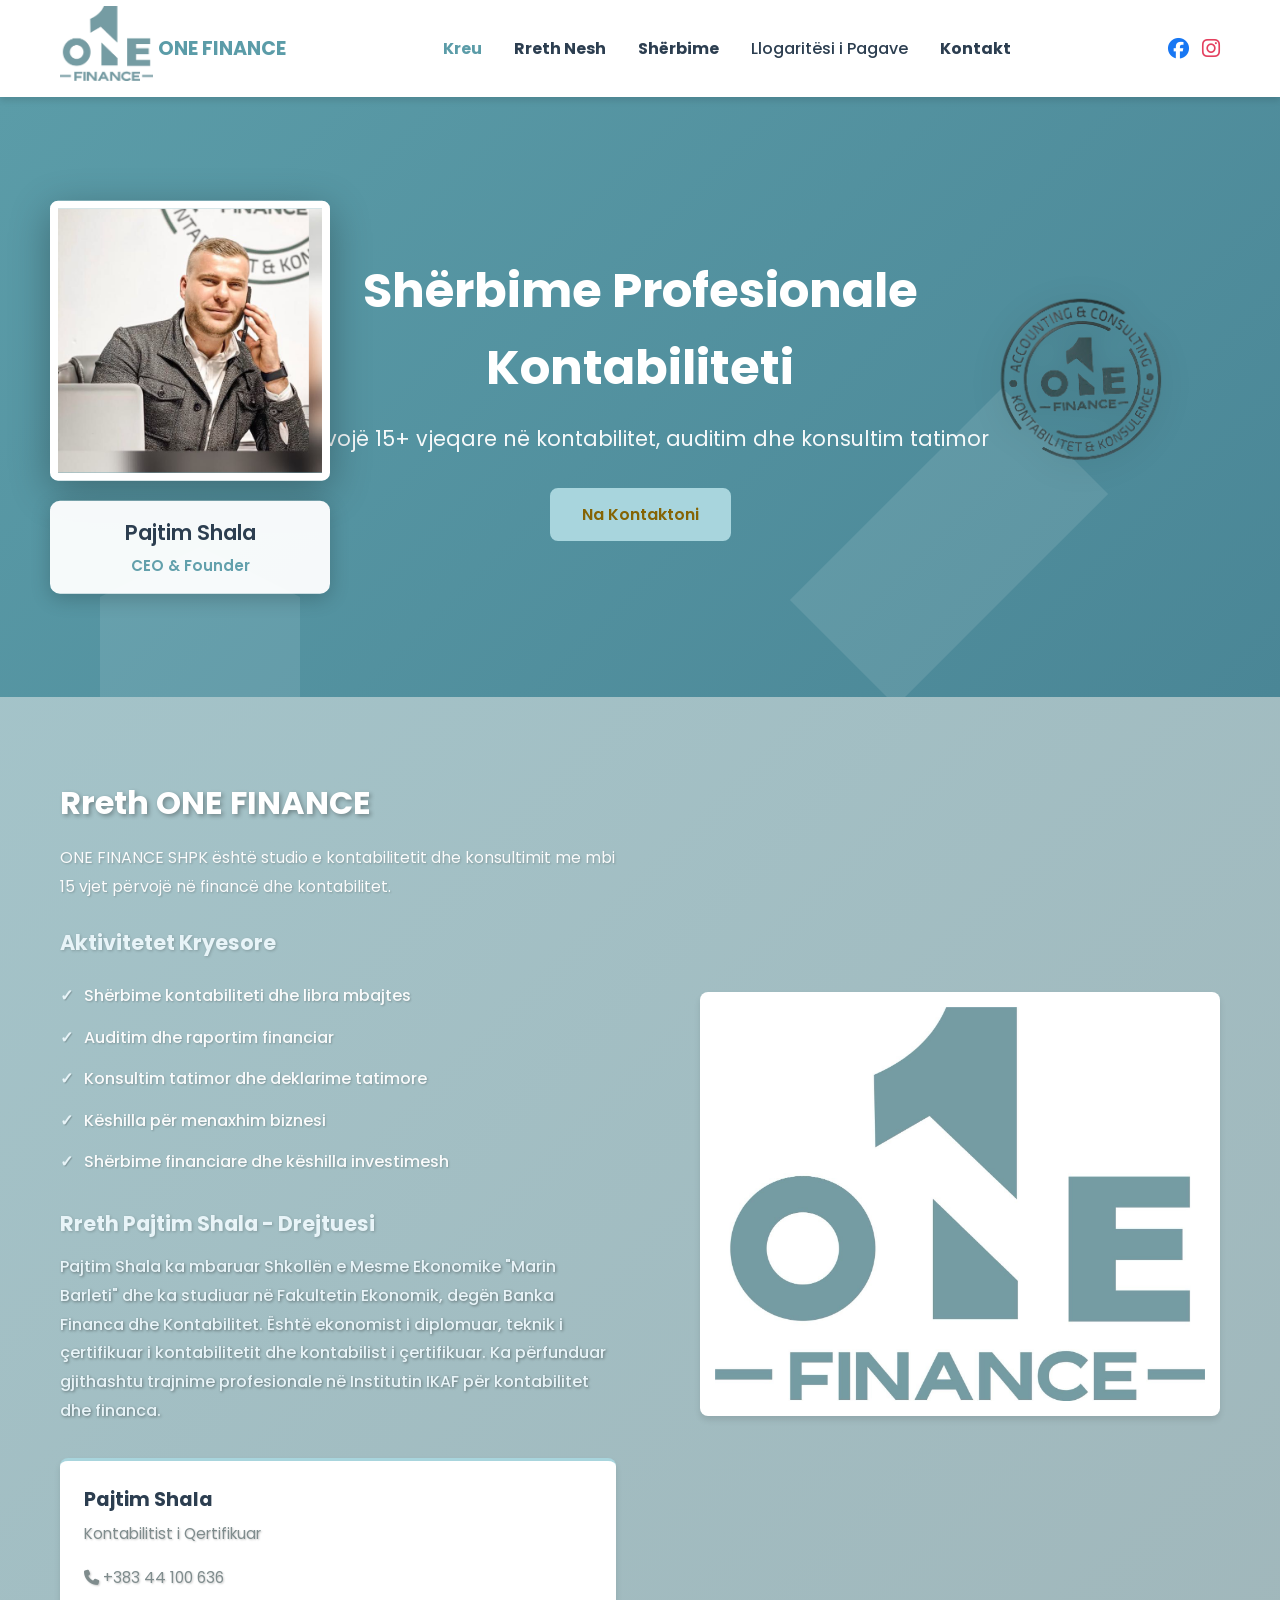
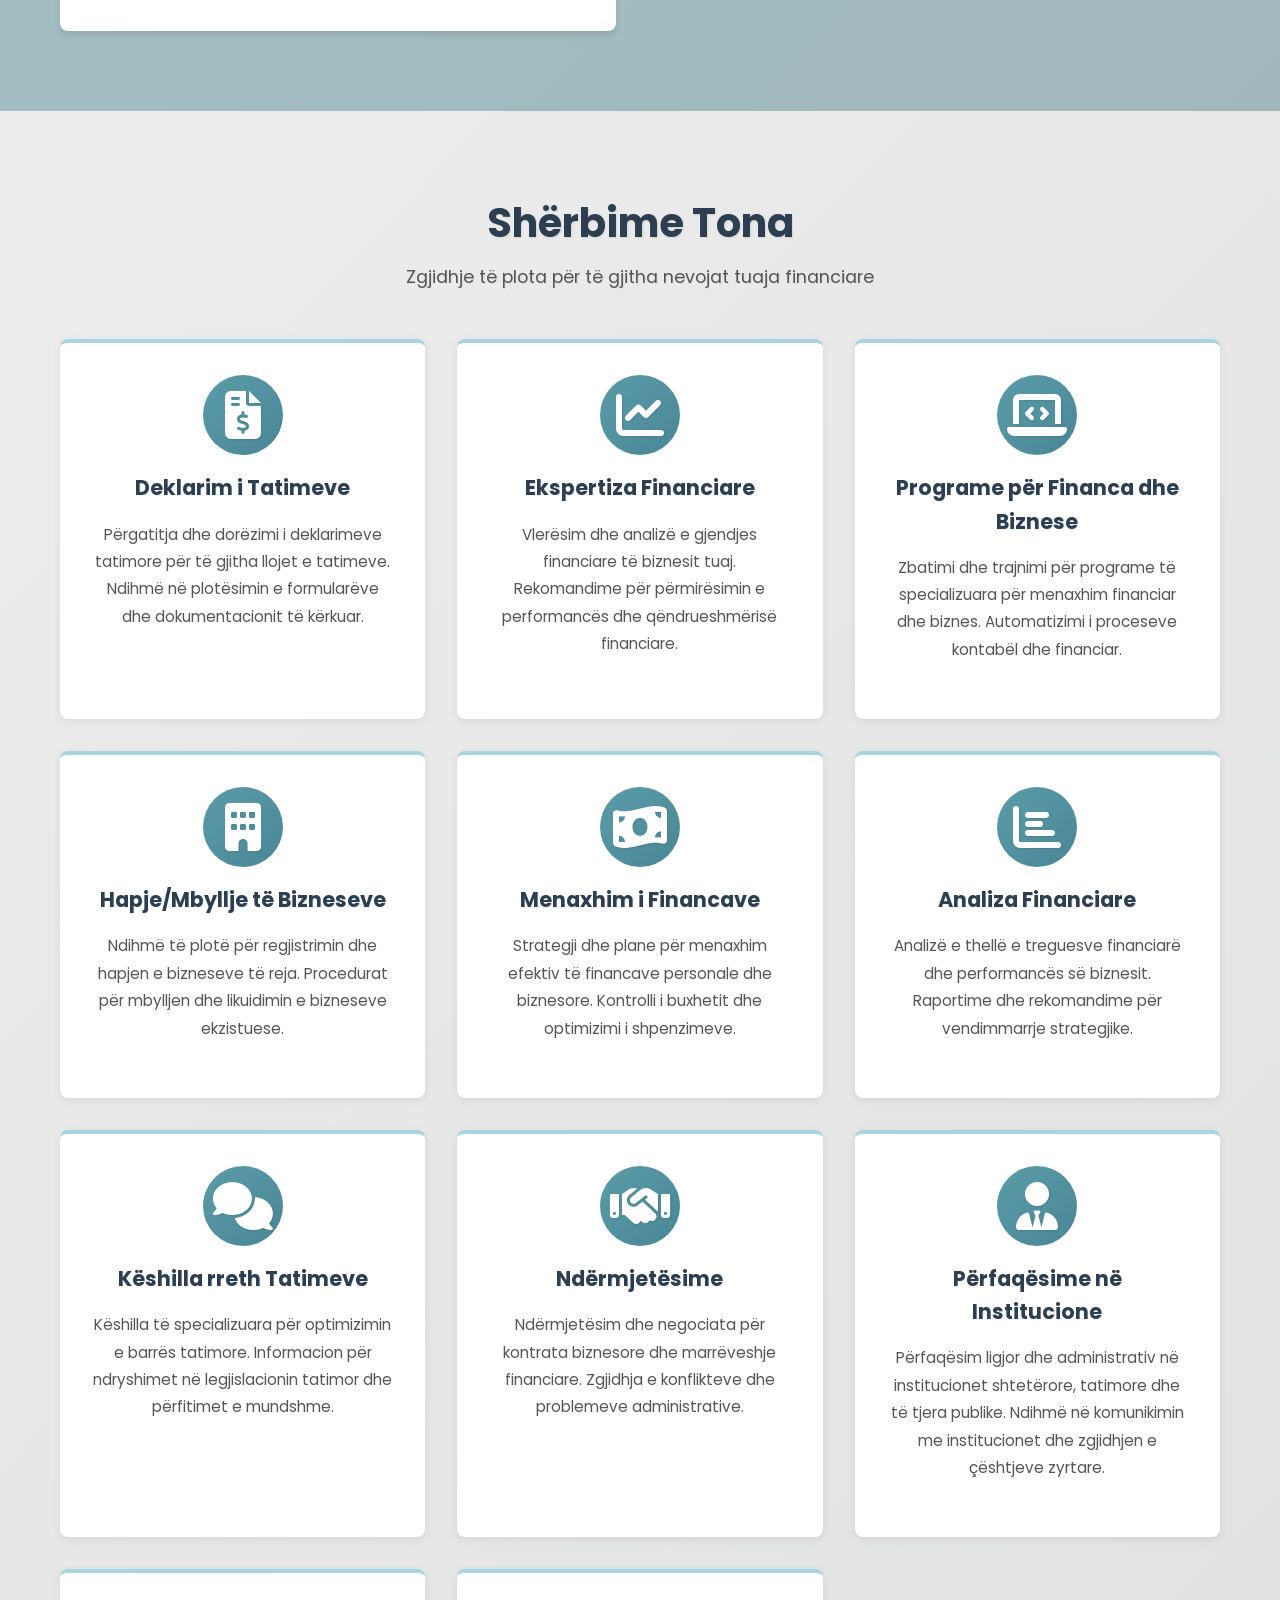
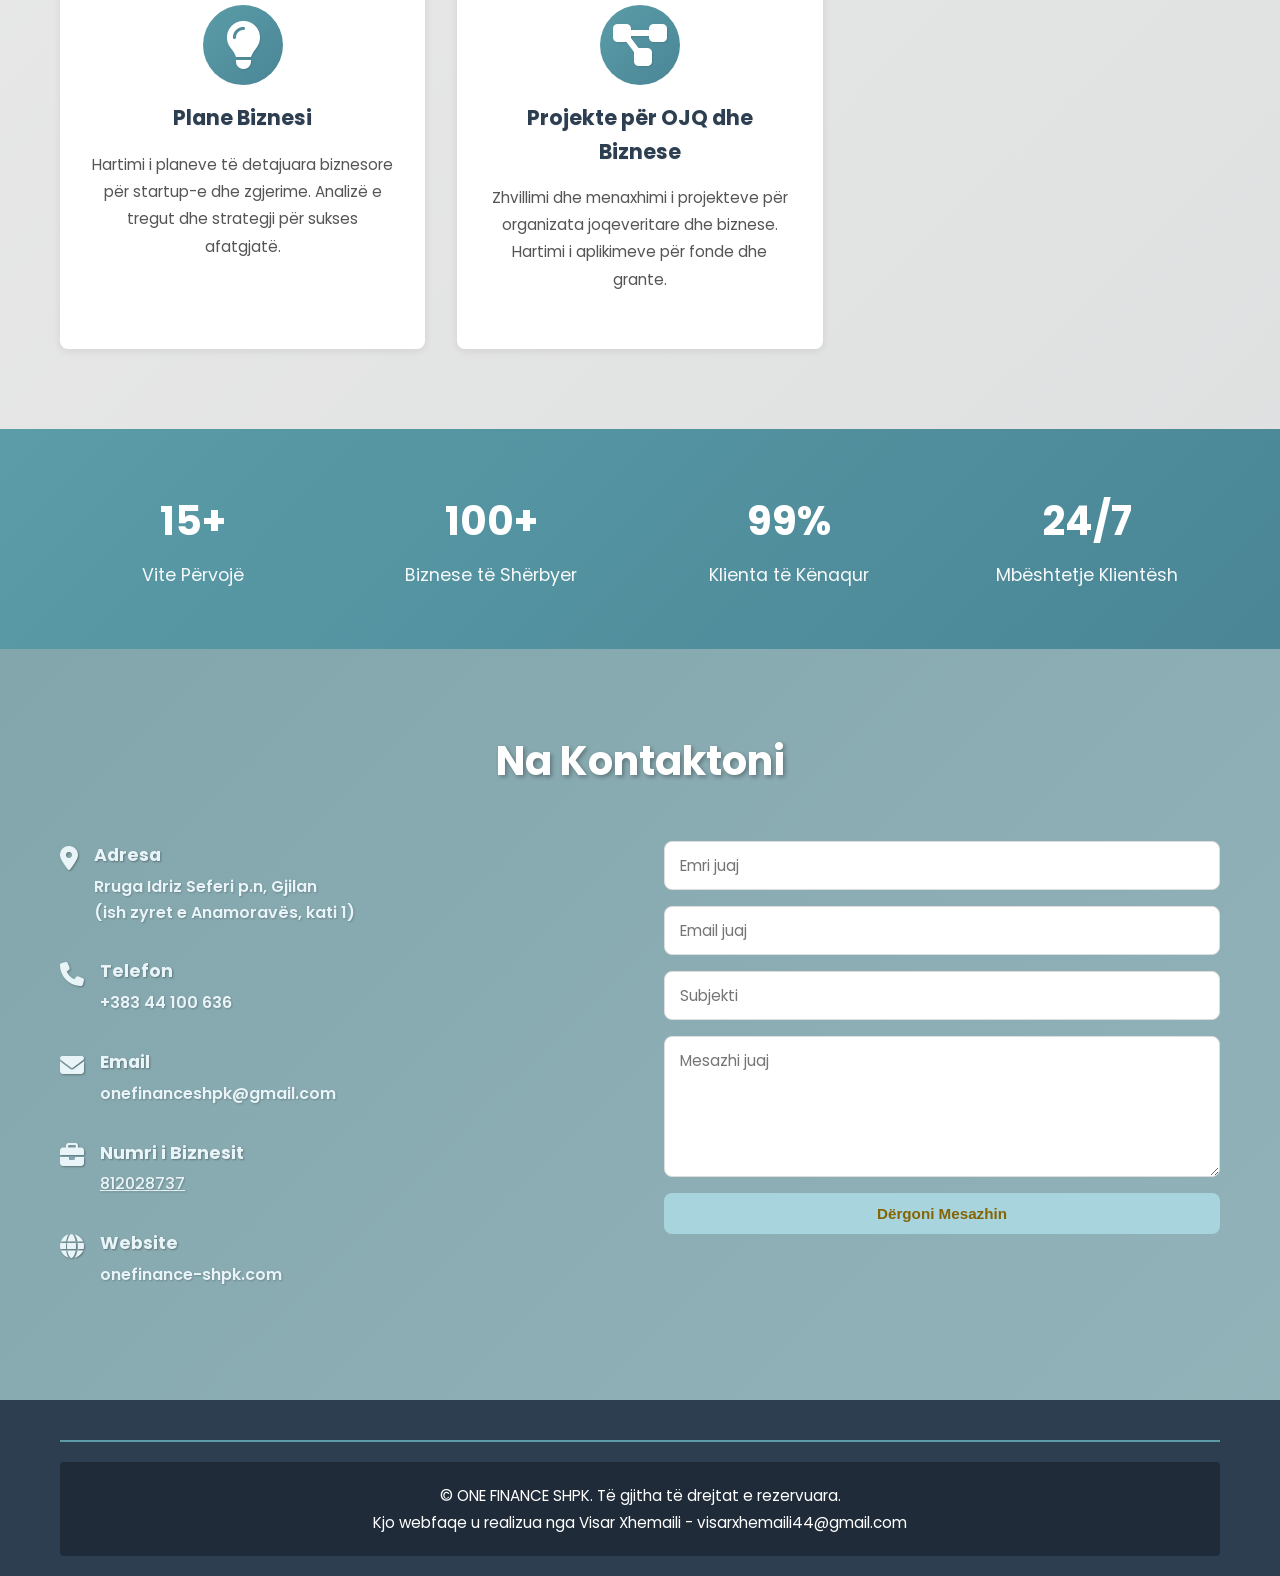
==== commit 63f8f410: "Zëvendësim stampin me PNG transparent" ====
--- a/index.html
+++ b/index.html
@@ -57,7 +57,7 @@
             <a href="#contact" class="cta-button">Na Kontaktoni</a>
         </div>
         <div class="hero-logo">
-            <img src="stamp.jpg" alt="ONE FINANCE Stamp Logo" class="stamp-logo">
+            <img src="stamp.png" alt="ONE FINANCE Stamp Logo" class="stamp-logo">
         </div>
     </section>
 
--- a/styles.css
+++ b/styles.css
@@ -204,8 +204,8 @@
 }
 
 .stamp-logo {
-    width: 200px;
-    height: 200px;
+    width: 280px;
+    height: 280px;
     object-fit: contain;
     filter: drop-shadow(0 5px 15px rgba(0, 0, 0, 0.2));
 }
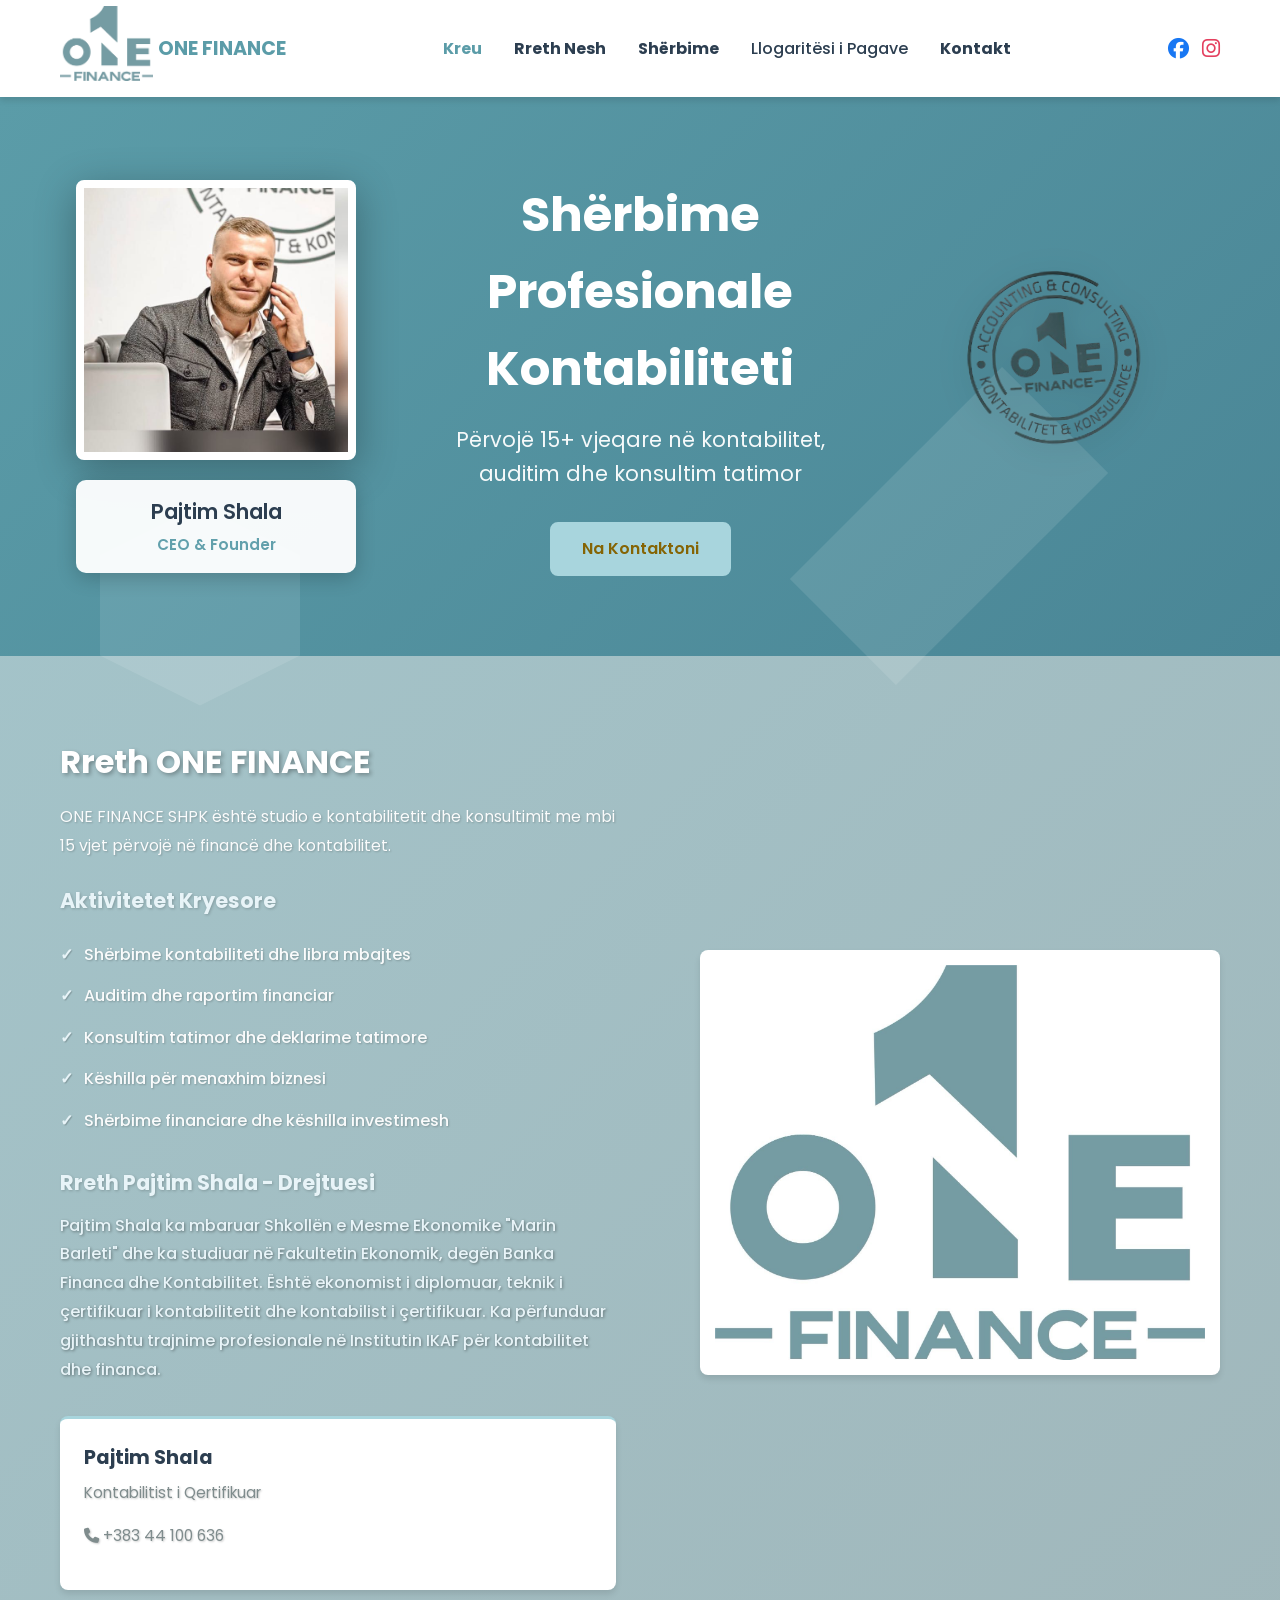
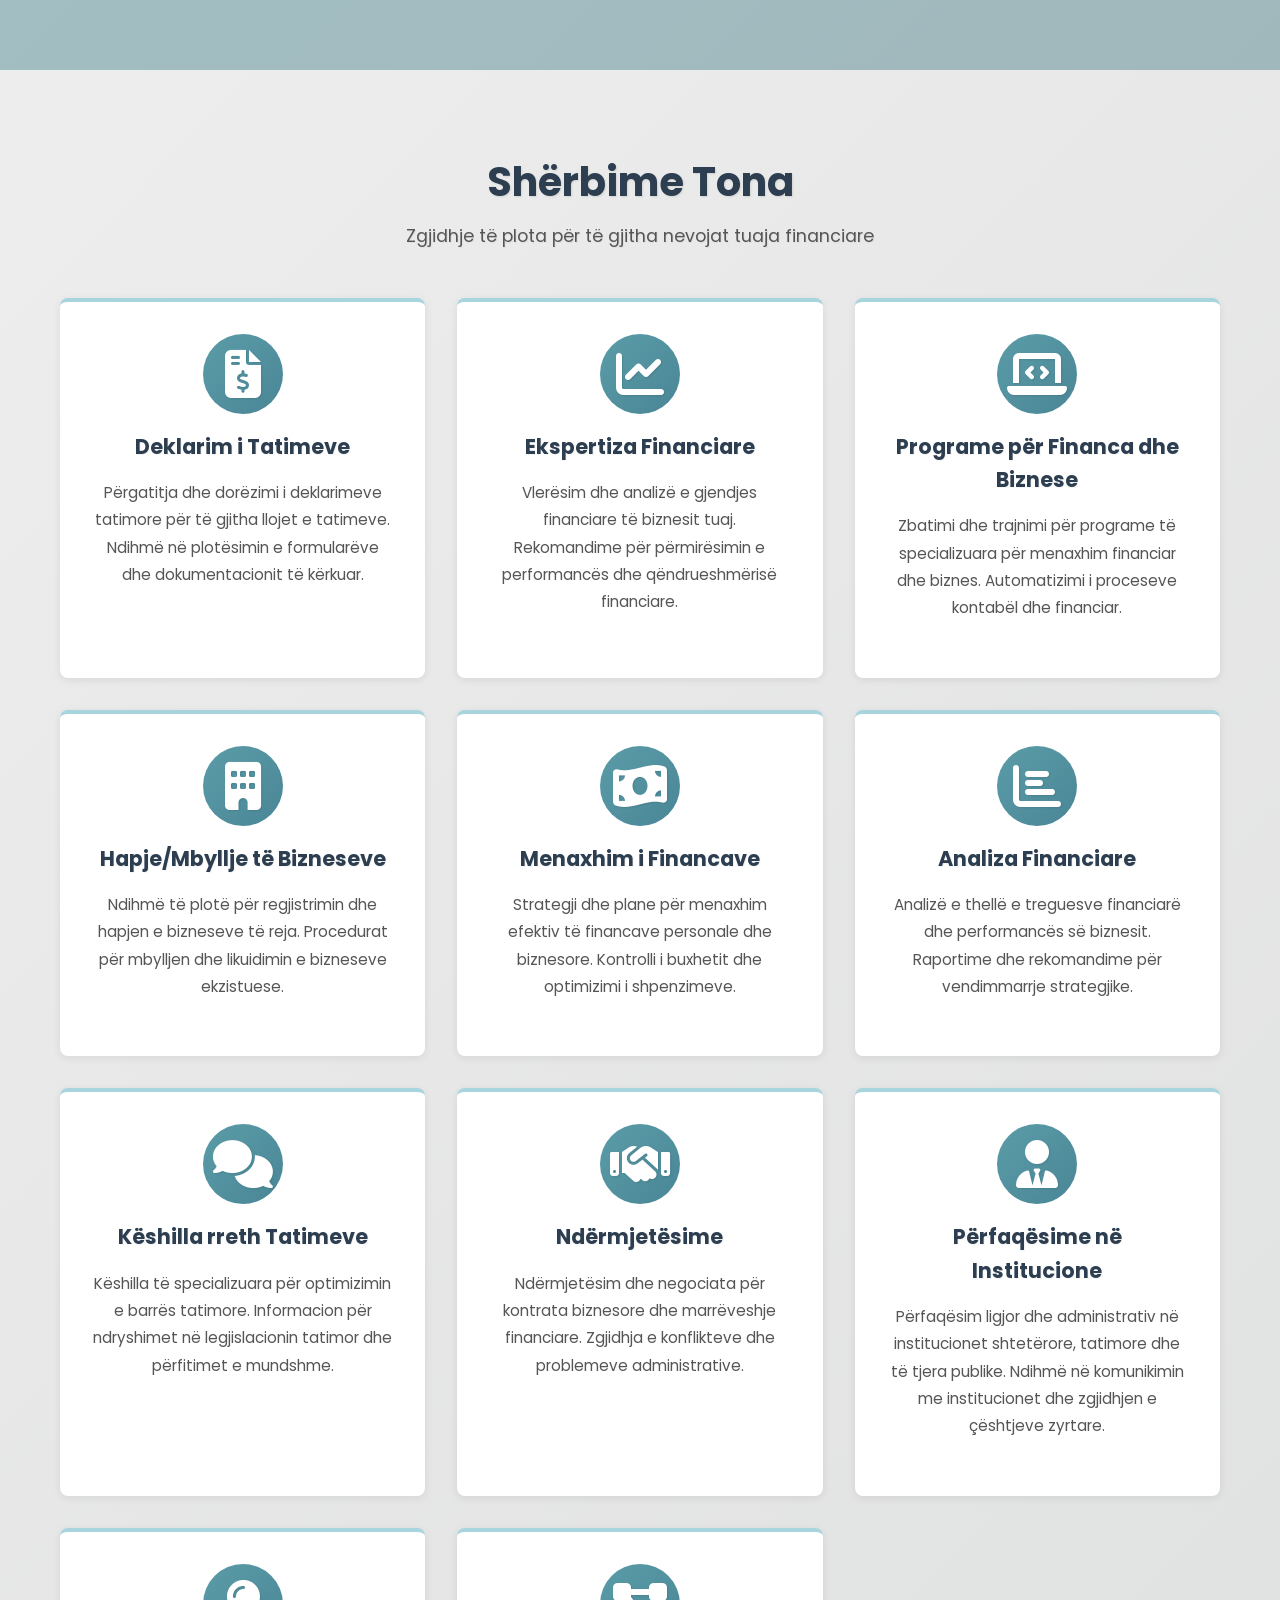
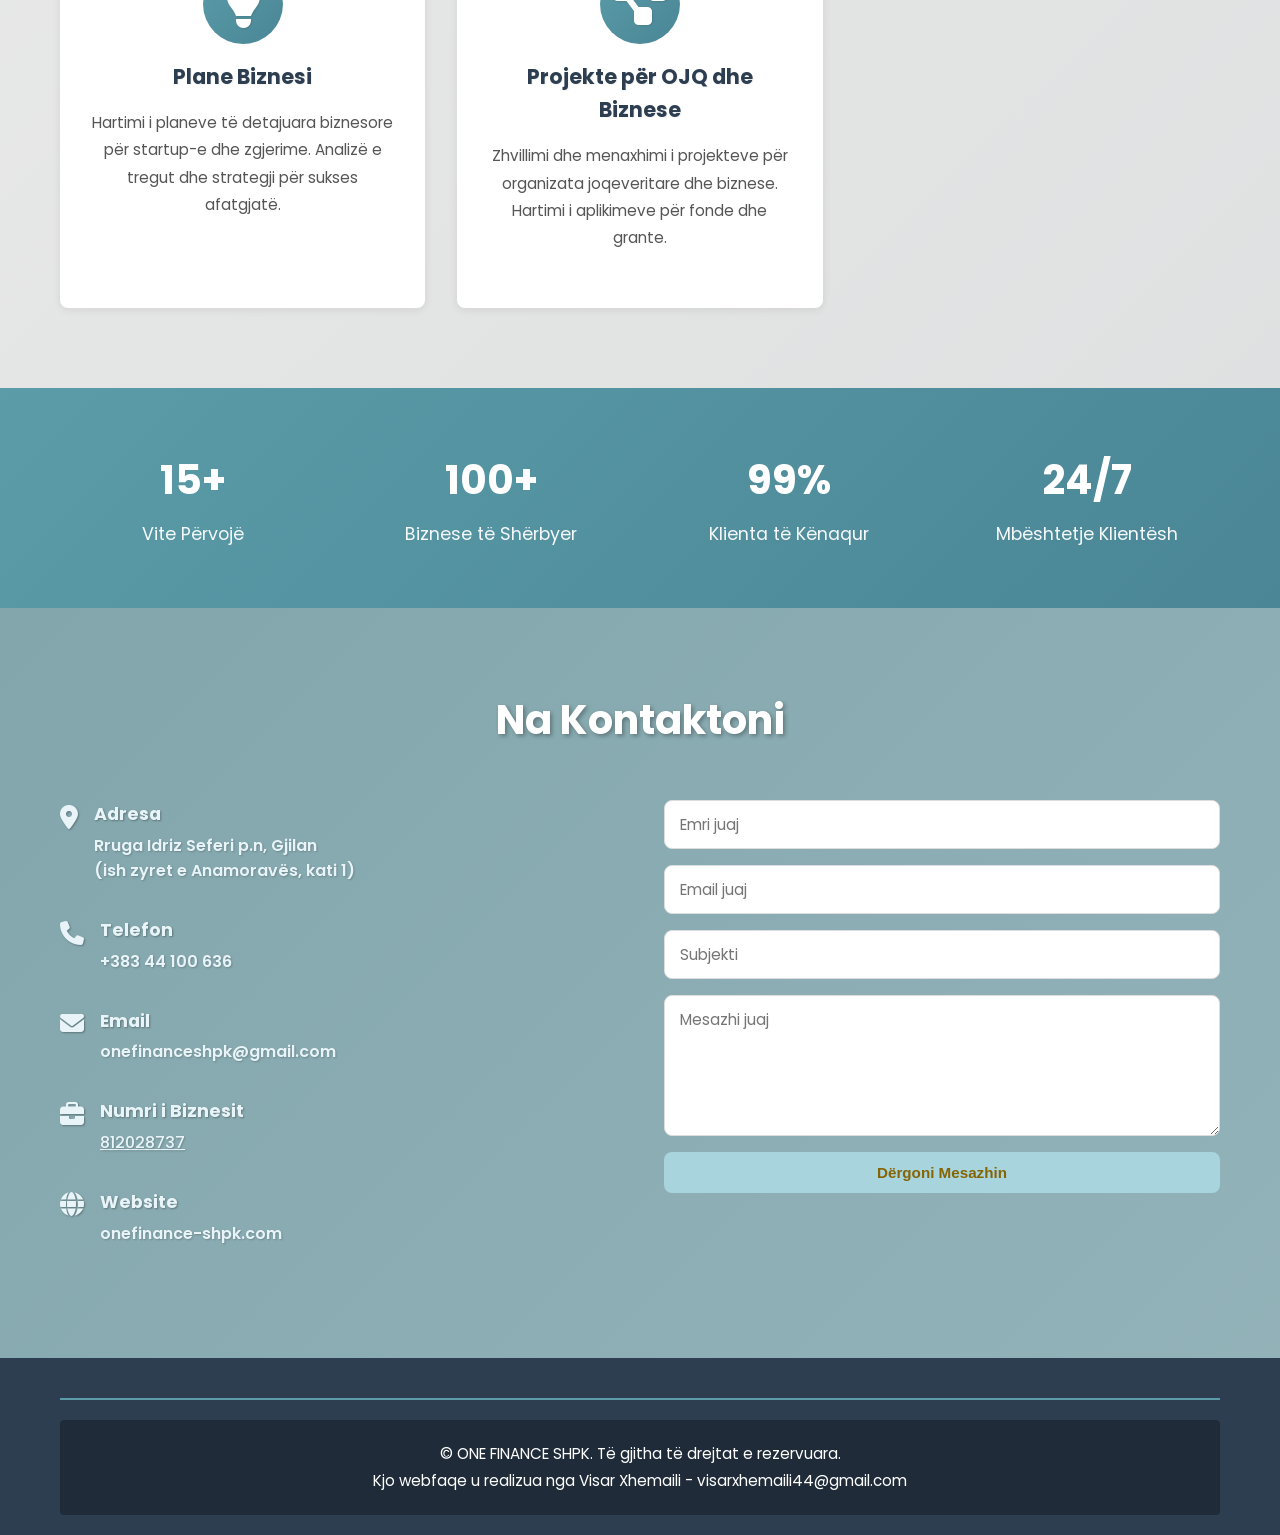
==== commit 995416fe: "Force fresh calculator page version" ====
--- a/index.html
+++ b/index.html
@@ -21,7 +21,7 @@
                     <li><a href="#home">Kreu</a></li>
                     <li><a href="#about">Rreth Nesh</a></li>
                     <li><a href="#services">Shërbime</a></li>
-                    <li><a href="calculator.html">Llogaritësi i Pagave</a></li>
+                    <li><a href="calculator.html?v=20260406-10">Llogaritësi i Pagave</a></li>
                     <li><a href="#contact">Kontakt</a></li>
                 </ul>
                 <div class="nav-social">
--- a/styles.css
+++ b/styles.css
@@ -179,35 +179,46 @@
 .hero {
     background: linear-gradient(135deg, var(--primary-color) 0%, var(--secondary-color) 100%);
     color: white;
-    padding: 120px 20px;
+    padding: 80px 20px;
     text-align: center;
     position: relative;
-    overflow: hidden;
-    min-height: 600px;
-    display: flex;
+    overflow: visible;
+    min-height: auto;
+    display: grid;
+    grid-template-columns: 1fr 1fr 1fr;
+    grid-template-rows: auto;
+    gap: 2rem;
     align-items: center;
-    justify-content: center;
+    justify-items: center;
 }
 
 .hero-content {
     position: relative;
     z-index: 2;
-    max-width: 800px;
+    max-width: 560px;
+    grid-column: 2;
 }
 
 .hero-logo {
-    position: absolute;
-    right: 50px;
-    top: 50%;
-    transform: translateY(-50%);
+    position: relative;
+    transform: none;
     z-index: 3;
+    grid-column: 3;
 }
 
 .stamp-logo {
-    width: 280px;
-    height: 280px;
+    width: 300px;
+    height: 300px;
     object-fit: contain;
+    transform: rotate(-2deg);
+    transform-origin: center center;
     filter: drop-shadow(0 5px 15px rgba(0, 0, 0, 0.2));
+}
+
+.owner-photo-container {
+    position: relative;
+    grid-column: 1;
+    max-width: 280px;
 }
 
 .hero h1 {
@@ -283,10 +294,10 @@
 
 /* Owner Photo Container */
 .owner-photo-container {
-    position: absolute;
-    left: 50px;
-    top: 50%;
-    transform: translateY(-50%);
+    position: relative;
+    left: auto;
+    top: auto;
+    transform: none;
     z-index: 3;
     text-align: center;
     max-width: 280px;
@@ -991,6 +1002,54 @@
     margin-bottom: 1rem;
 }
 
+.calculator-button-row {
+    display: grid;
+    grid-template-columns: 1fr 1fr;
+    gap: 1rem;
+    margin-top: 0.5rem;
+}
+
+.calc-button:disabled {
+    opacity: 0.6;
+    cursor: not-allowed;
+    filter: grayscale(0.15);
+}
+
+.calc-button.button-ready {
+    background-color: #3f8f6b;
+    color: #ffffff;
+}
+
+.calc-button.button-ready:hover {
+    background-color: #34785a;
+}
+
+.calculate-btn {
+    background-color: var(--primary-color);
+}
+
+.calculate-btn:hover {
+    background-color: var(--secondary-color);
+}
+
+.calculator-status {
+    margin-top: 1rem;
+    font-size: 0.95rem;
+    font-weight: 600;
+}
+
+.status-idle {
+    color: var(--text-light);
+}
+
+.status-success {
+    color: #2f7a5a;
+}
+
+.status-error {
+    color: #b54747;
+}
+
 .atk-table-container {
     position: relative;
     z-index: 2;
@@ -1616,6 +1675,44 @@
 
 .modal-close:hover {
     color: #ccc;
+}
+
+@media (max-width: 1200px) {
+    .hero {
+        grid-template-columns: 1fr;
+        gap: 1.5rem;
+        padding: 50px 20px;
+    }
+
+    .owner-photo-container,
+    .hero-content,
+    .hero-logo {
+        grid-column: 1;
+    }
+
+    .owner-photo-container {
+        order: 1;
+        margin: 0 auto;
+    }
+
+    .hero-content {
+        order: 2;
+        max-width: 680px;
+    }
+
+    .hero-logo {
+        order: 3;
+    }
+
+    .stamp-logo {
+        width: 230px;
+        height: 230px;
+    }
+
+    .owner-photo {
+        width: 220px;
+        height: 220px;
+    }
 }
 
 /* Responsive Design */
@@ -1722,6 +1819,52 @@
         font-size: 1rem;
     }
 
+    .hero {
+        grid-template-columns: 1fr !important;
+        gap: 1.5rem;
+        padding: 40px 15px;
+        display: flex !important;
+        flex-direction: column;
+        align-items: center;
+    }
+
+    .hero-content {
+        grid-column: auto;
+        order: 2;
+        width: 100%;
+        max-width: 100%;
+    }
+
+    .hero-logo {
+        grid-column: auto;
+        order: 3;
+        width: 100%;
+        display: flex;
+        justify-content: center;
+        position: static !important;
+        margin-top: 0.5rem;
+    }
+
+    .stamp-logo {
+        width: 150px;
+        height: 150px;
+    }
+
+    .owner-photo-container {
+        grid-column: auto;
+        order: 1;
+        max-width: 200px;
+        margin: 0 auto;
+        width: 100%;
+        position: static !important;
+        transform: none !important;
+    }
+
+    .owner-photo {
+        width: 160px;
+        height: 160px;
+    }
+
     .about-content {
         grid-template-columns: 1fr;
     }
@@ -1743,6 +1886,11 @@
     }
 
     .form-row {
+        grid-template-columns: 1fr;
+    }
+
+    .calculator-button-row,
+    .calculator-button-row {
         grid-template-columns: 1fr;
     }
 
@@ -1845,8 +1993,50 @@
     }
 
     .hero {
-        padding: 60px 20px;
-        min-height: 400px;
+        padding: 36px 14px;
+        min-height: auto;
+        gap: 1rem;
+    }
+
+    .hero-content {
+        order: 1;
+    }
+
+    .owner-photo-container {
+        order: 2;
+        max-width: 180px;
+        margin: 0 auto;
+    }
+
+    .owner-photo {
+        width: 150px;
+        height: 150px;
+        margin-bottom: 12px;
+    }
+
+    .owner-info {
+        padding: 12px 16px;
+    }
+
+    .owner-info h3 {
+        font-size: 1rem;
+    }
+
+    .owner-info p {
+        font-size: 0.85rem;
+    }
+
+    .hero-logo {
+        order: 3;
+    }
+
+    .stamp-logo {
+        width: 130px;
+        height: 130px;
+    }
+
+    .cta-button {
+        padding: 10px 24px;
     }
 
     .services h2,
@@ -1862,6 +2052,7 @@
         color: white !important;
         -webkit-text-fill-color: white !important;
     }
+}
 
 @media (max-width: 800px) {
   .nav-menu {
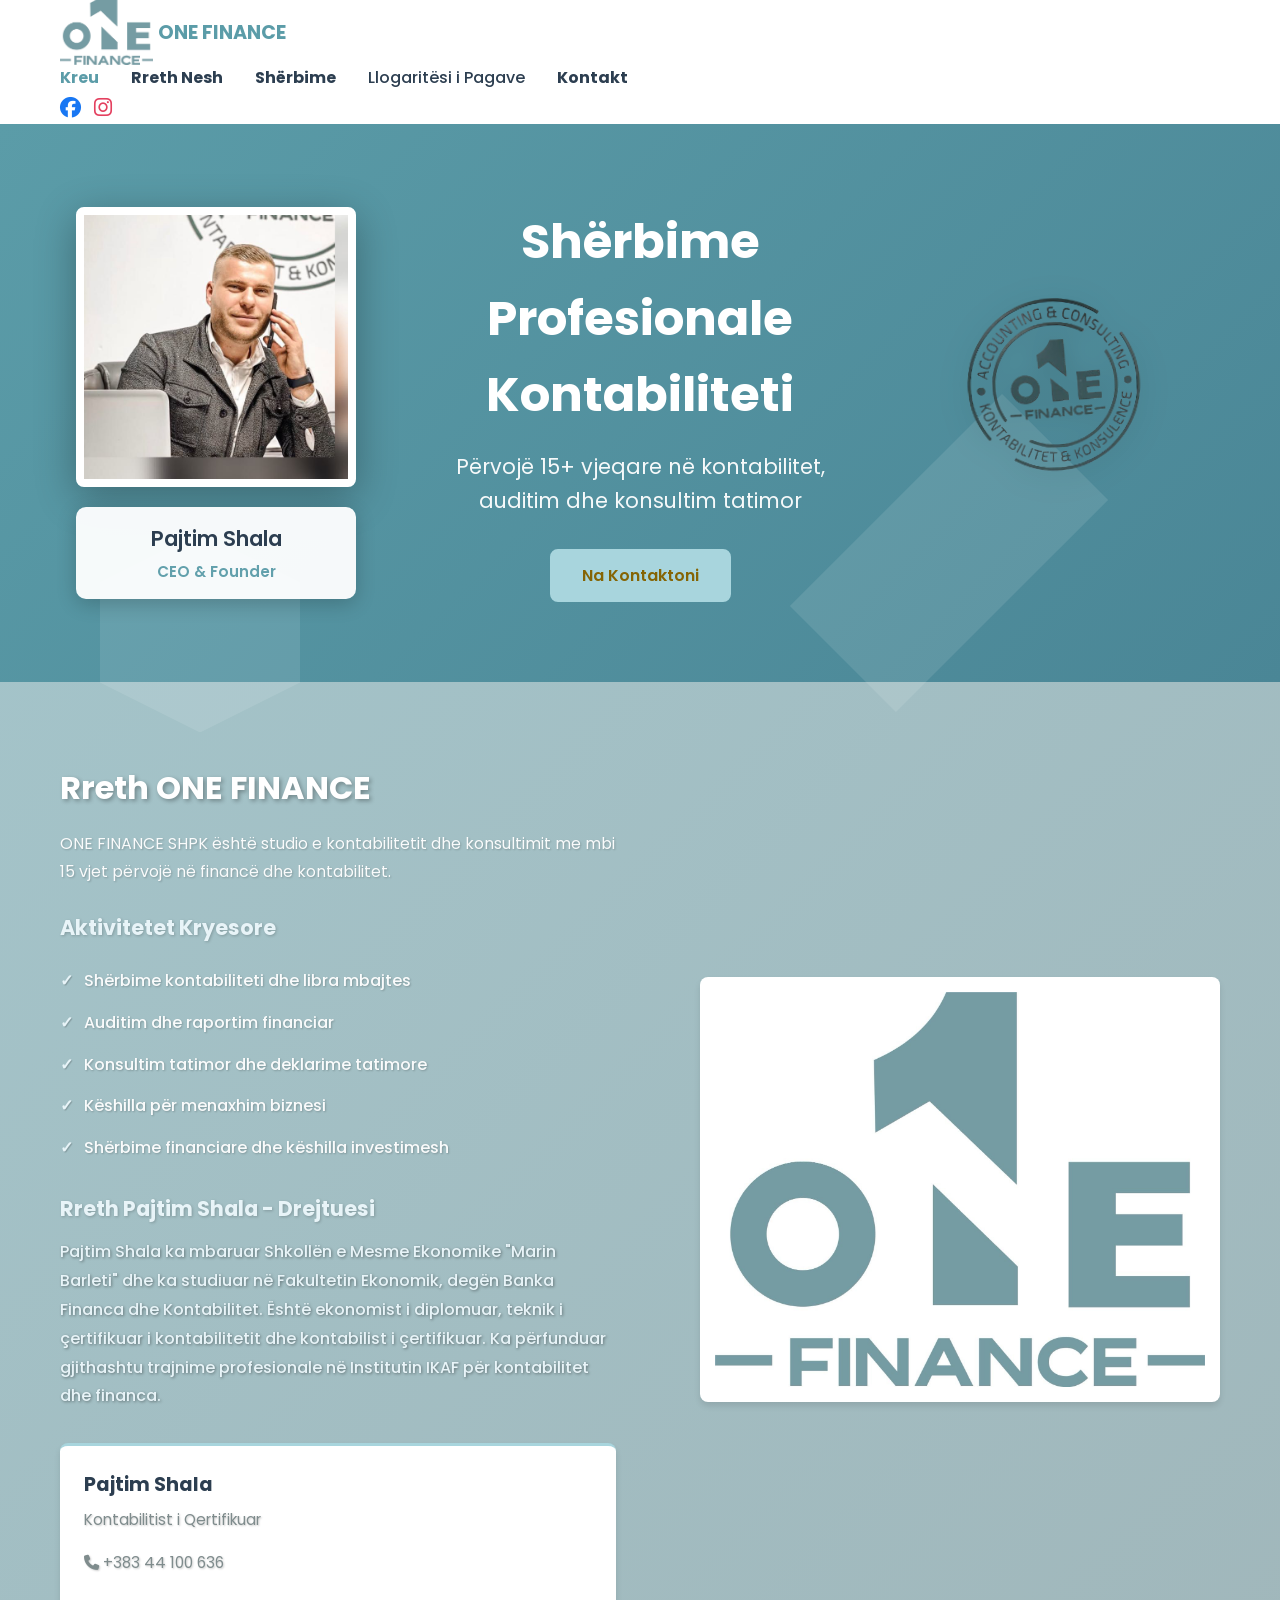
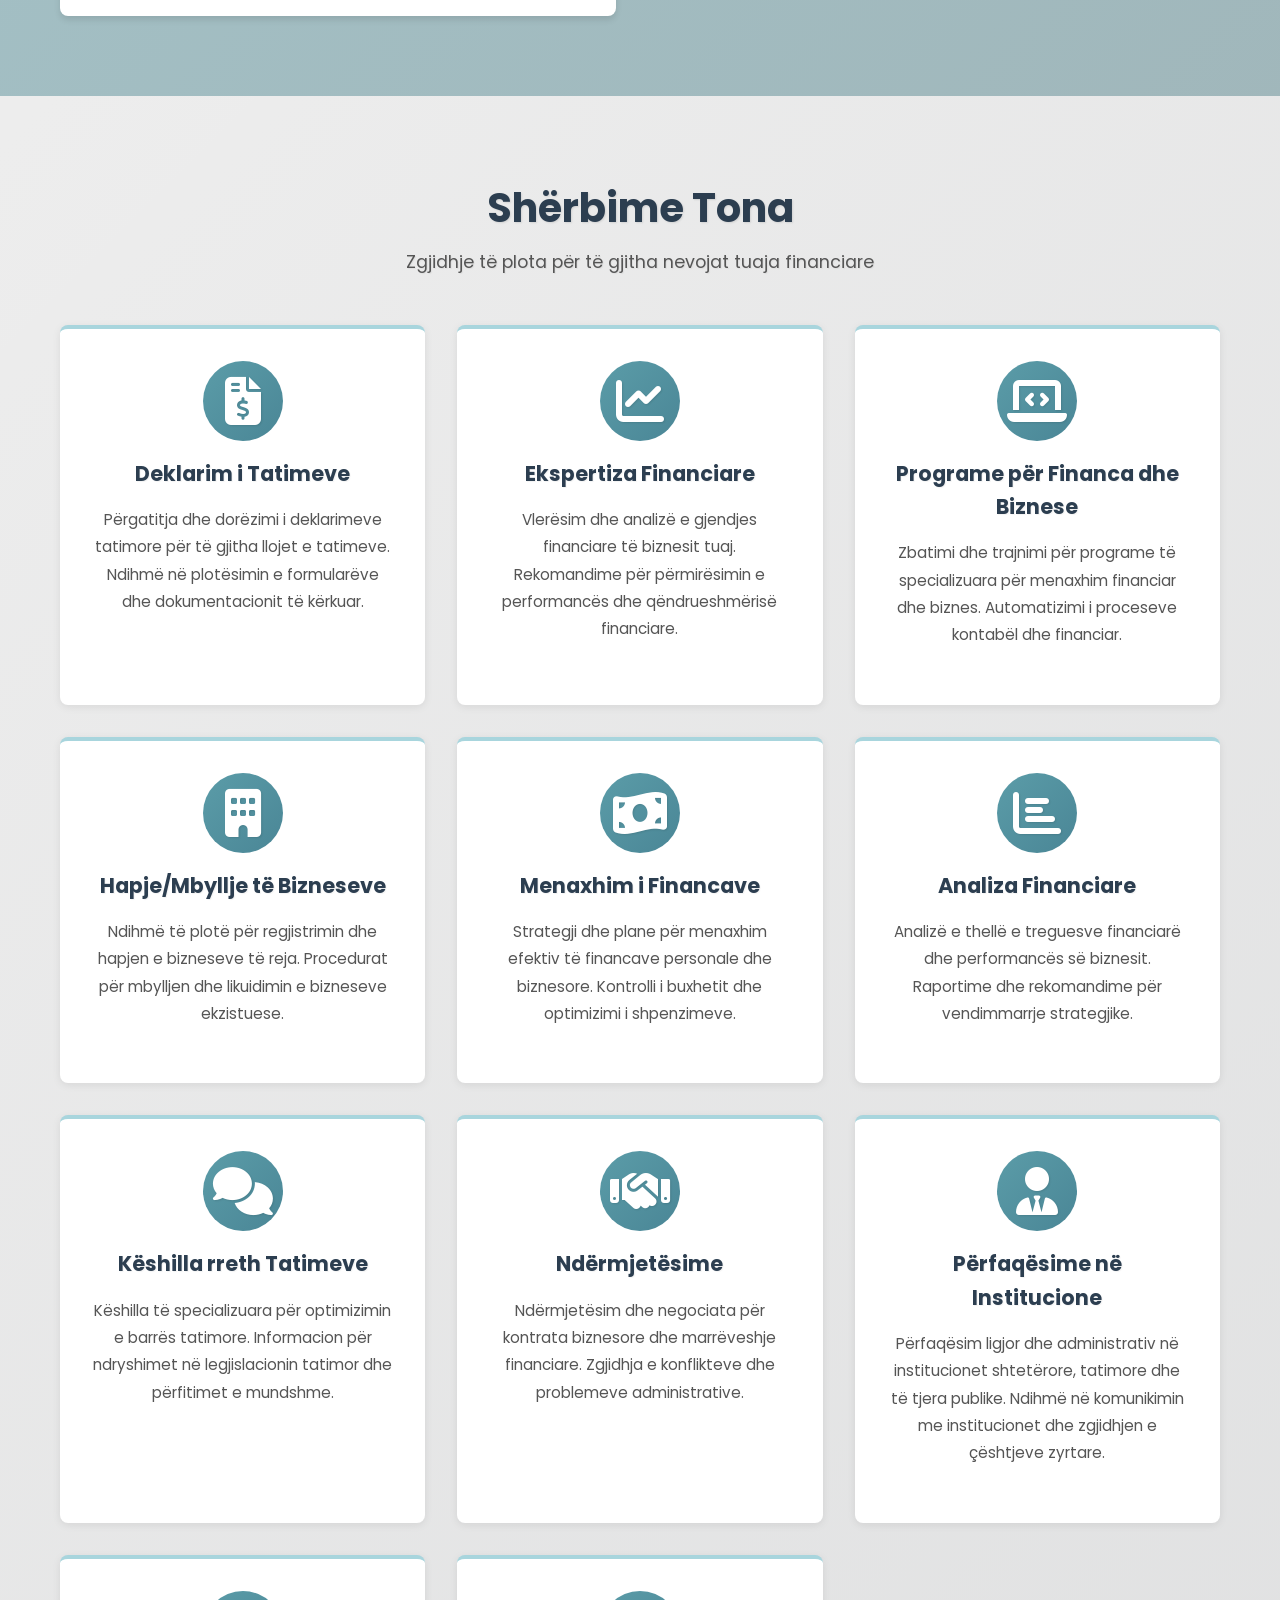
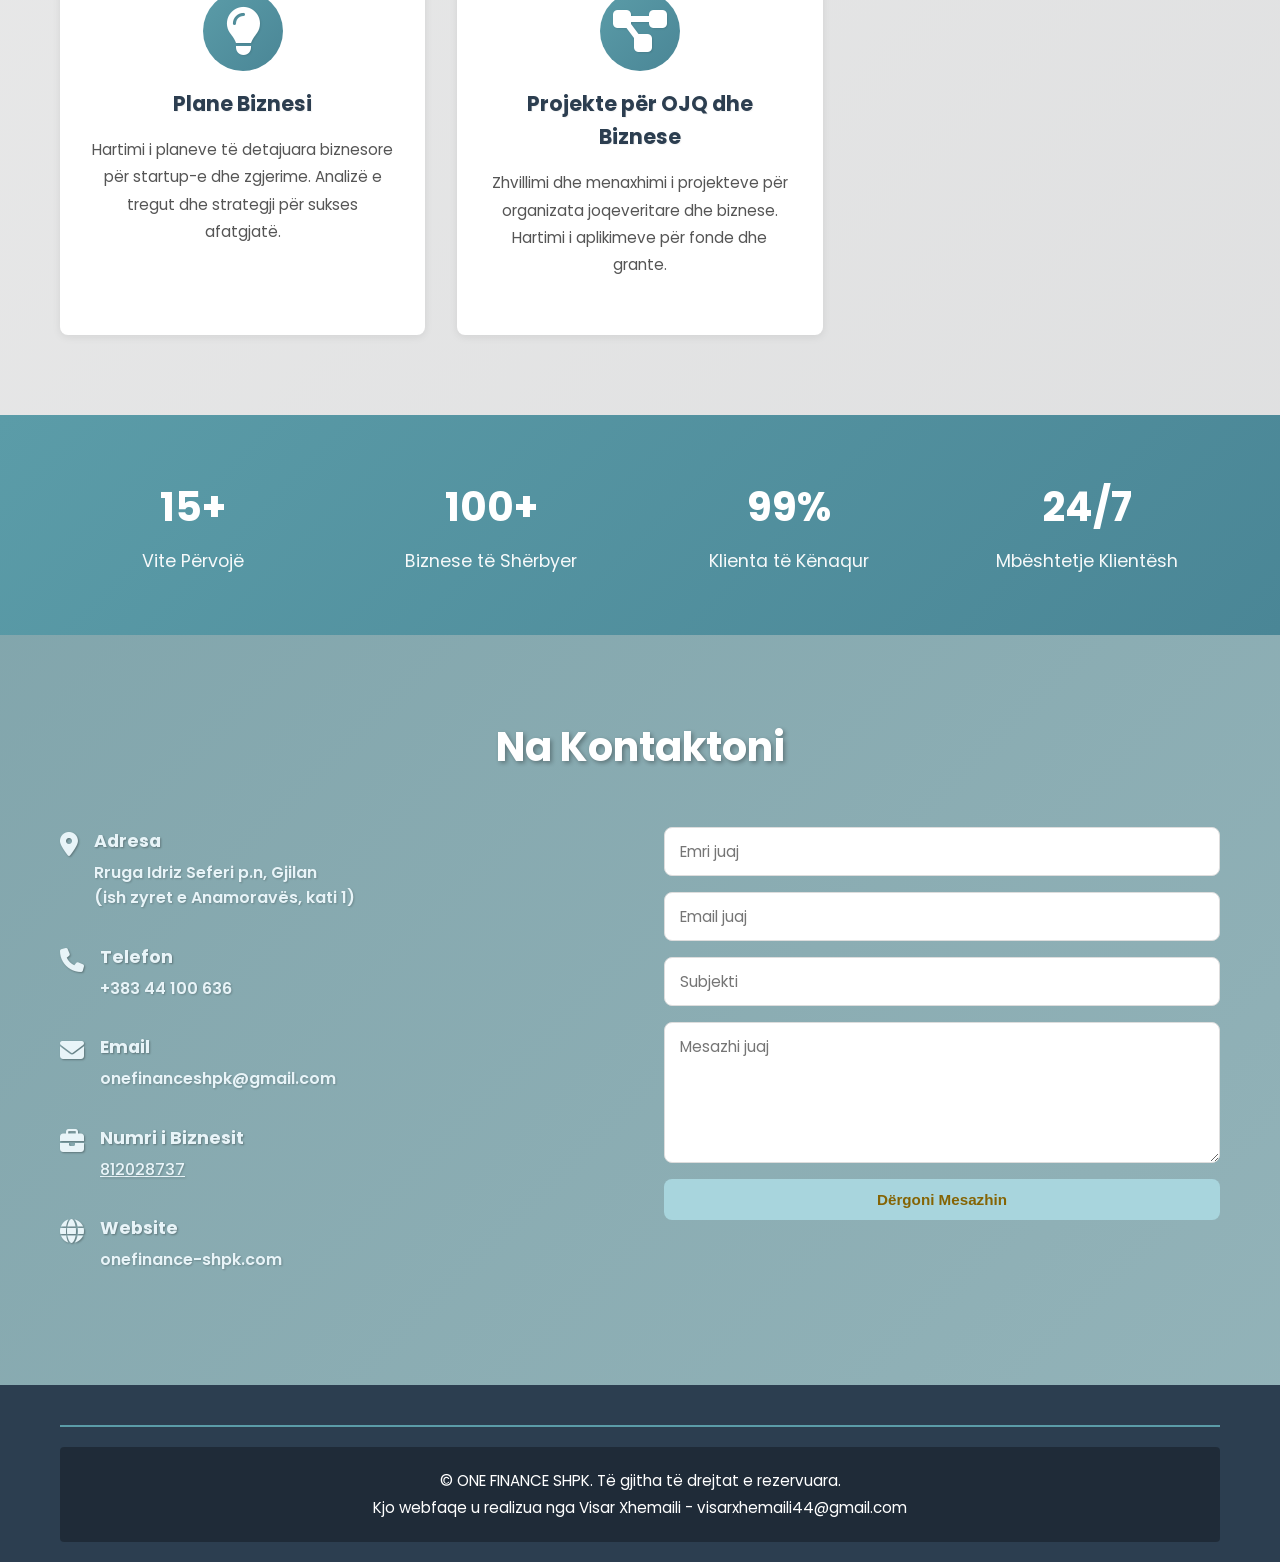
==== commit 211563ce: "Force vertical payroll mobile layout" ====
--- a/index.html
+++ b/index.html
@@ -21,7 +21,7 @@
                     <li><a href="#home">Kreu</a></li>
                     <li><a href="#about">Rreth Nesh</a></li>
                     <li><a href="#services">Shërbime</a></li>
-                    <li><a href="calculator.html?v=20260406-10">Llogaritësi i Pagave</a></li>
+                    <li><a href="calculator.html?v=20260406-11">Llogaritësi i Pagave</a></li>
                     <li><a href="#contact">Kontakt</a></li>
                 </ul>
                 <div class="nav-social">
--- a/styles.css
+++ b/styles.css
@@ -31,6 +31,7 @@
     align-items: center;
     justify-content: flex-end;
 }
+
 /* Global Styles */
 :root {
     --primary-color: #5b9ca8;
@@ -72,22 +73,6 @@
 }
 
 /* Navigation */
-.navbar {
-    background-color: var(--bg-white);
-    box-shadow: var(--shadow);
-    position: sticky;
-    top: 0;
-    z-index: 1000;
-    padding: 1rem 0;
-}
-
-.nav-content {
-    display: flex;
-    justify-content: space-between;
-    align-items: center;
-    gap: 1rem;
-    position: relative;
-}
 
 .logo {
     display: flex;
@@ -1055,15 +1040,19 @@
     z-index: 2;
     background-color: white;
     border-radius: var(--border-radius);
-    overflow: hidden;
+    overflow-x: auto;
+    overflow-y: hidden;
+    -webkit-overflow-scrolling: touch;
     box-shadow: var(--shadow);
     margin-bottom: 2rem;
 }
 
 .atk-table {
     width: 100%;
+    min-width: 1100px;
     border-collapse: collapse;
     font-size: 0.9rem;
+    table-layout: auto;
 }
 
 .atk-table thead {
@@ -1076,12 +1065,35 @@
     text-align: left;
     font-weight: 600;
     border: 1px solid #ddd;
+    white-space: nowrap;
+    min-width: 120px;
+}
+
+.atk-table thead th:first-child,
+.atk-table tbody td:first-child {
+    min-width: 56px;
+}
+
+.atk-table thead th:nth-child(2),
+.atk-table tbody td:nth-child(2) {
+    min-width: 170px;
+}
+
+.atk-table thead th:nth-child(3),
+.atk-table tbody td:nth-child(3) {
+    min-width: 140px;
+}
+
+.atk-table thead th:last-child,
+.atk-table tbody td:last-child {
+    min-width: 90px;
 }
 
 .atk-table tbody td {
     padding: 10px 8px;
     border: 1px solid #eee;
     color: var(--text-dark);
+    white-space: nowrap;
 }
 
 .atk-table tbody tr {
@@ -1101,6 +1113,7 @@
     padding: 12px 8px;
     border: 2px solid var(--primary-color);
     color: var(--primary-color);
+    white-space: nowrap;
 }
 
 .btn-delete {
@@ -1137,48 +1150,67 @@
     z-index: 2;
 }
 
-.print-btn {
-    background-color: var(--primary-color);
-}
-
-.print-btn:hover {
-    background-color: var(--secondary-color);
-}
-
-.delete-btn {
-    background-color: var(--primary-color);
-}
-
-.delete-btn:hover {
-    background-color: var(--secondary-color);
-}
-
-@media print {
-    .calculator-actions {
-        display: none;
-    }
-    
-    .atk-table {
-        font-size: 10px;
-    }
-}
-
-/* Jobs Section */
-.jobs-section {
-    padding: 60px 20px;
-    background: linear-gradient(rgba(0, 0, 0, 0.35), rgba(0, 0, 0, 0.35)), url('https://images.unsplash.com/photo-1552664730-d307ca884978?w=1200&h=600&fit=crop') center/cover no-repeat;
-    position: relative;
-}
-
-.jobs-section::before {
-    content: '';
-    position: absolute;
-    top: 0;
-    left: 0;
-    right: 0;
-    bottom: 0;
-    background: linear-gradient(135deg, rgba(248, 249, 250, 0.75) 0%, rgba(168, 213, 221, 0.6) 100%);
-    pointer-events: none;
+.mobile-totals-card {
+    display: none;
+    background-color: white;
+    border-radius: var(--border-radius);
+    box-shadow: var(--shadow);
+    padding: 1.25rem;
+    margin-bottom: 2rem;
+}
+
+.mobile-employee-list {
+    display: none;
+}
+
+.mobile-employee-card {
+    background-color: white;
+    border-radius: 14px;
+    box-shadow: var(--shadow);
+    padding: 1rem;
+    margin-bottom: 1rem;
+}
+
+.mobile-employee-card__header {
+    display: flex;
+    justify-content: space-between;
+    align-items: center;
+    gap: 1rem;
+    margin-bottom: 0.85rem;
+}
+
+.mobile-employee-card__header strong {
+    color: var(--text-dark);
+    font-size: 1rem;
+}
+
+.mobile-employee-card__row {
+    display: flex;
+    justify-content: space-between;
+    gap: 1rem;
+    padding: 0.65rem 0;
+    border-bottom: 1px solid #e7eef0;
+}
+
+.mobile-employee-card__row:last-child {
+    border-bottom: none;
+}
+
+.mobile-employee-card__row span {
+    color: var(--text-light);
+}
+
+.mobile-employee-card__row strong {
+    color: var(--primary-color);
+    text-align: right;
+}
+
+.mobile-employee-card__row.is-net strong {
+    color: #2f7a5a;
+}
+
+.mobile-totals-card h3 {
+    color: var(--primary-color);
 }
 
 .jobs-header {
@@ -1894,6 +1926,15 @@
         grid-template-columns: 1fr;
     }
 
+    .atk-table-container {
+        display: none;
+    }
+
+    .mobile-employee-list,
+    .mobile-totals-card {
+        display: block;
+    }
+
     .page-header {
         padding: 60px 20px;
     }
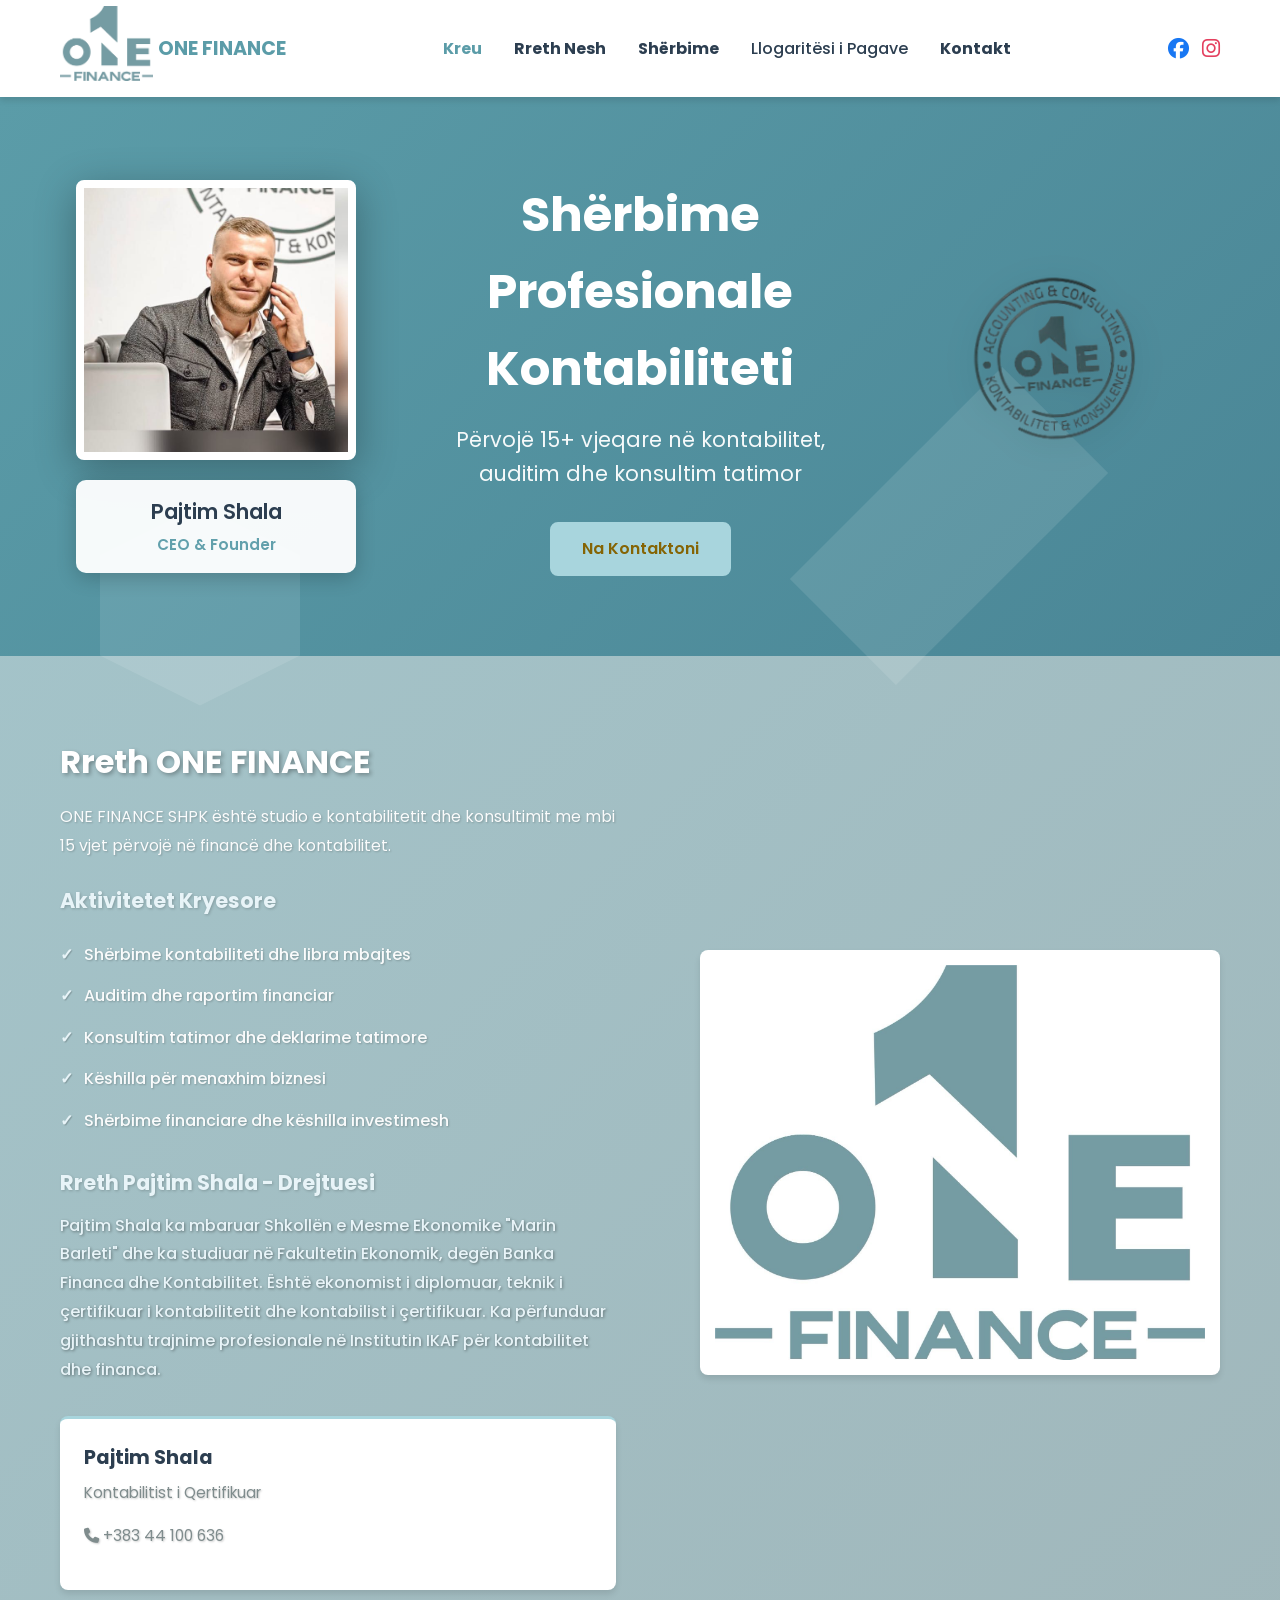
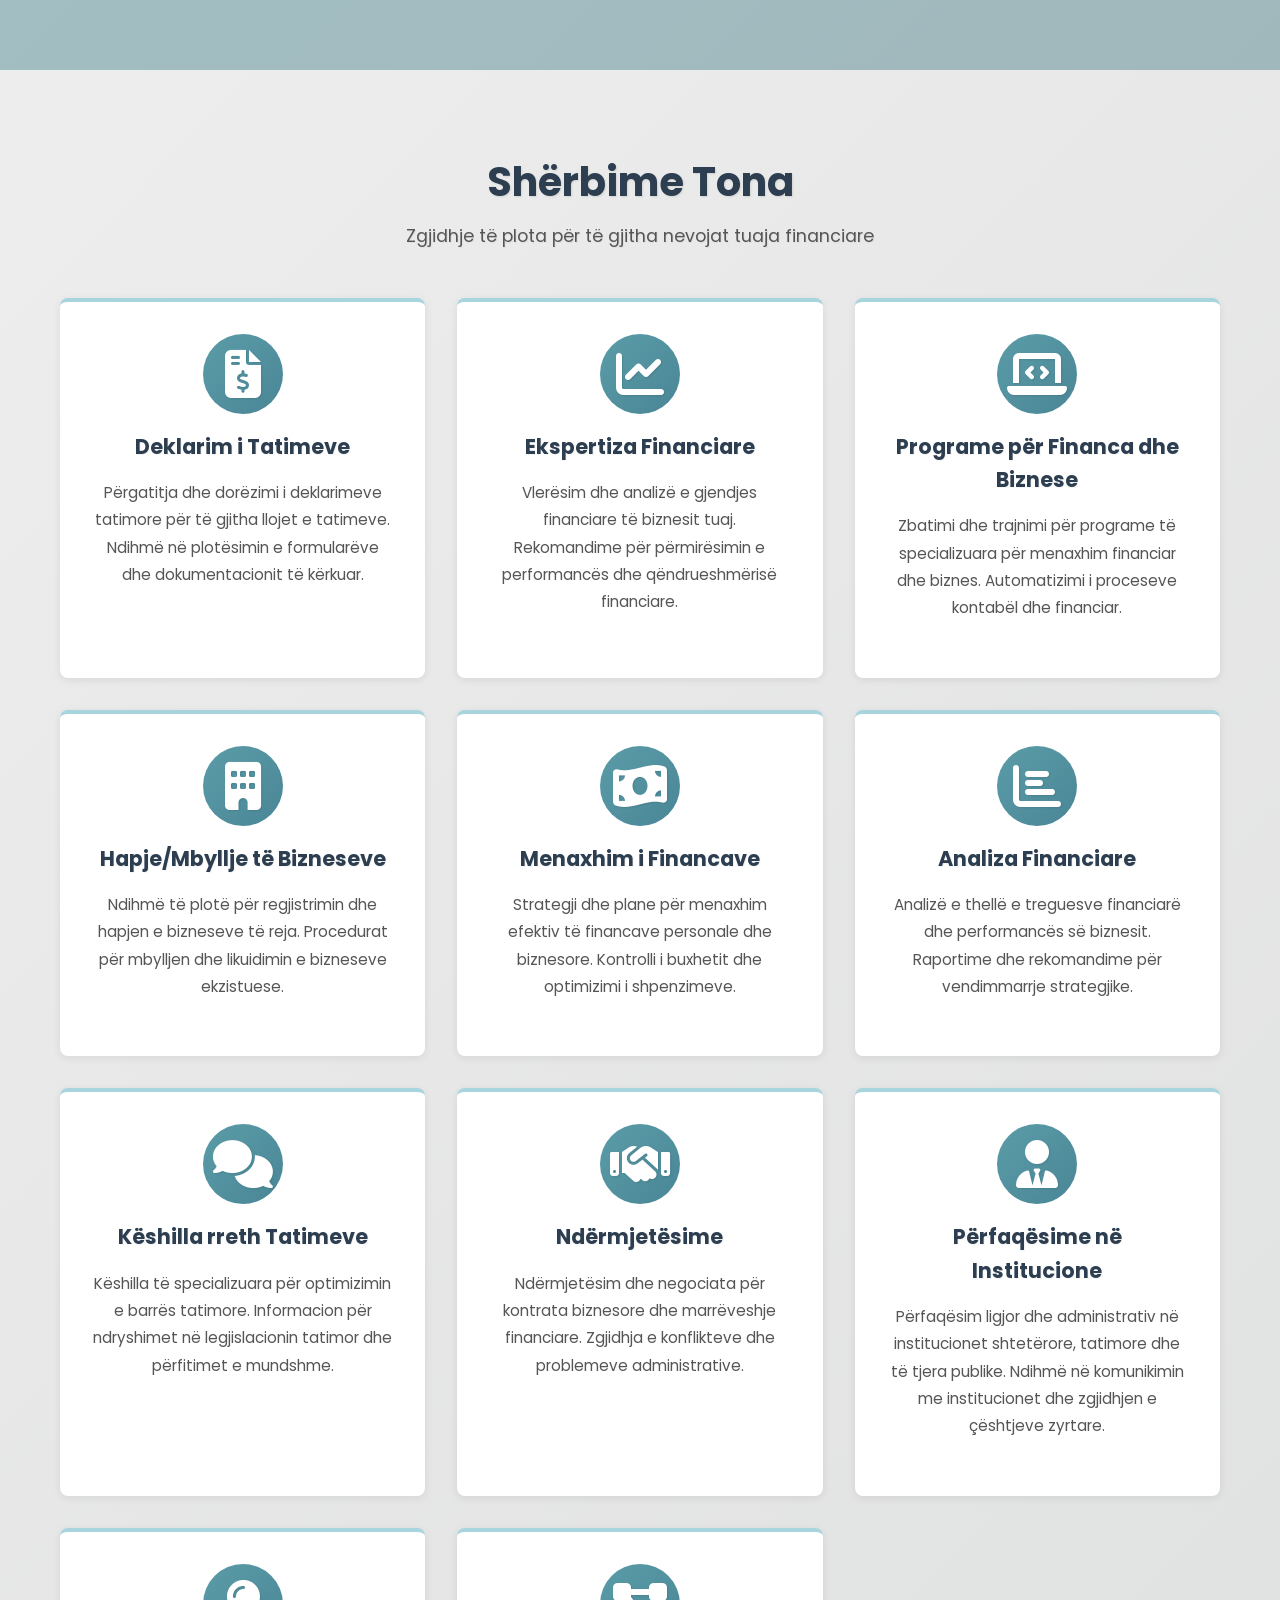
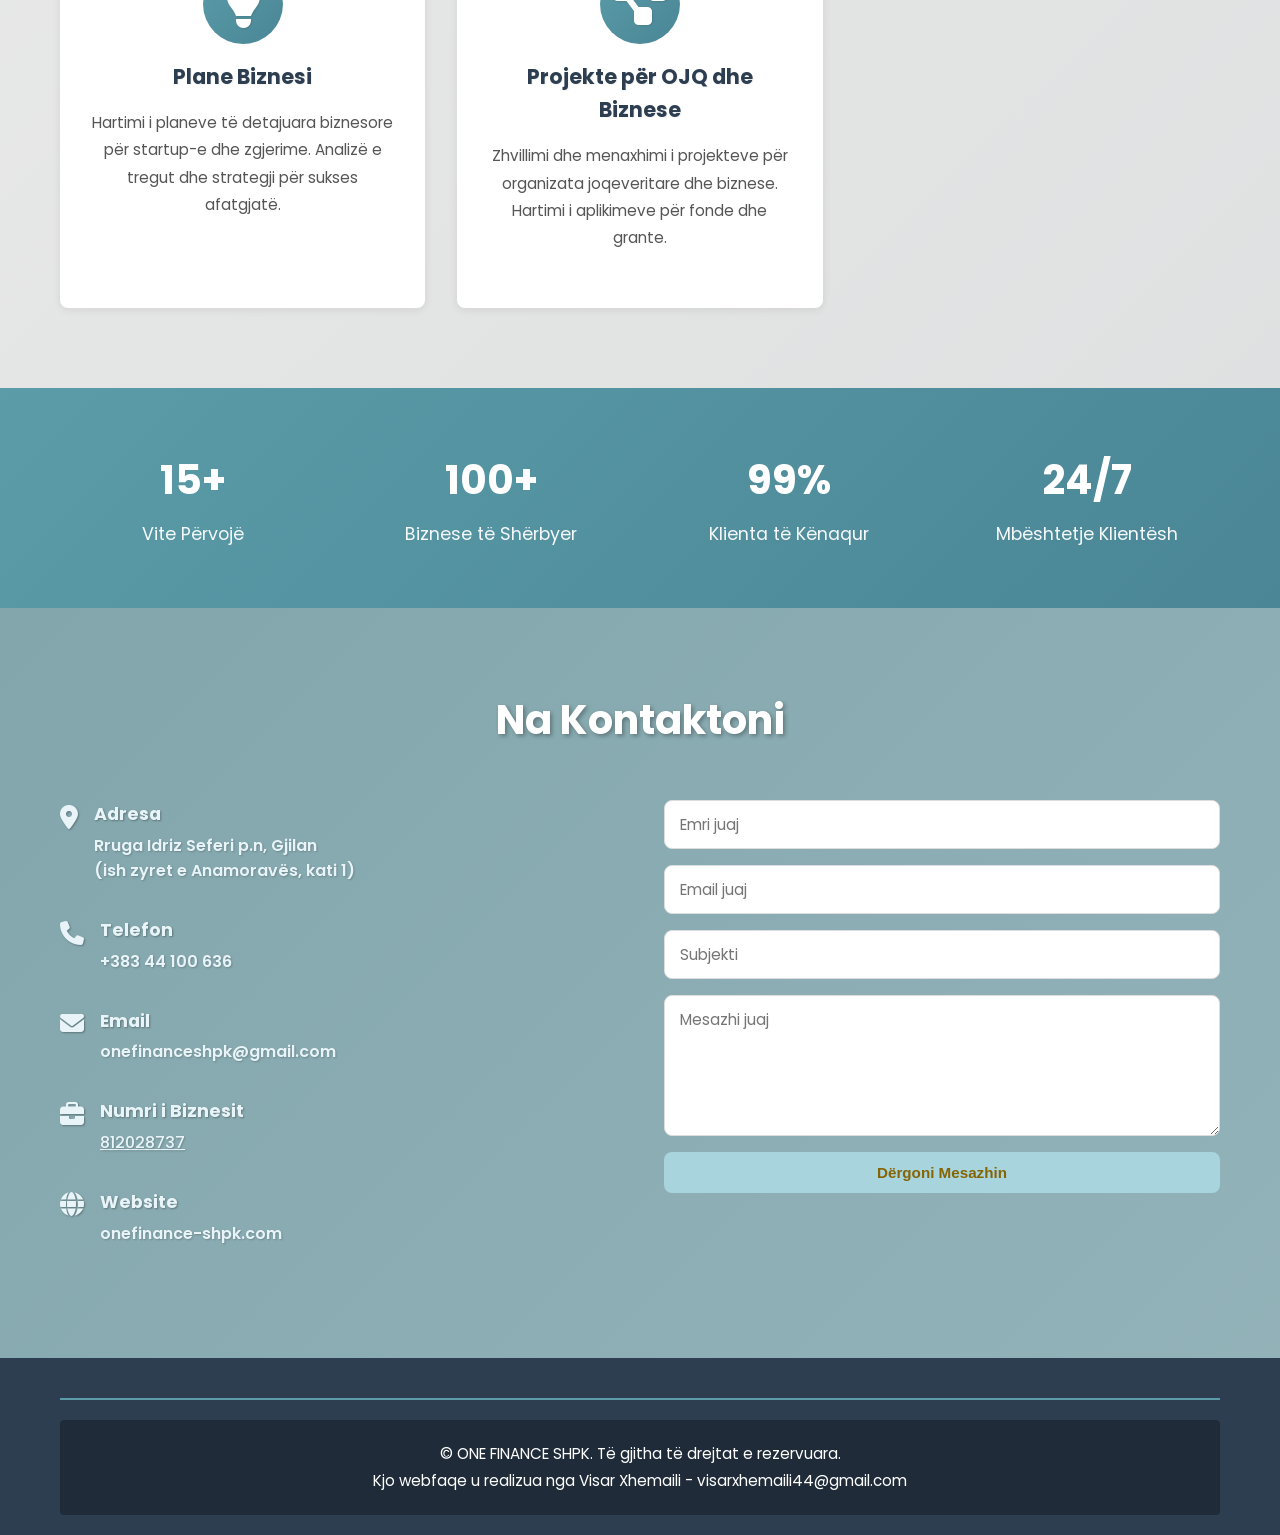
==== commit 062c6fc1: "Adjust hero stamp sizing" ====
--- a/index.html
+++ b/index.html
@@ -4,7 +4,7 @@
     <meta charset="UTF-8">
     <meta name="viewport" content="width=device-width, initial-scale=1.0">
     <title>ONE FINANCE - Shërbime Kontabiliteti dhe Konsultimi Tatimor</title>
-    <link rel="stylesheet" href="styles.css?v=20260405-6">
+    <link rel="stylesheet" href="styles.css?v=20260406-15">
     <link href="https://cdnjs.cloudflare.com/ajax/libs/font-awesome/6.4.0/css/all.min.css" rel="stylesheet">
     <link href="https://fonts.googleapis.com/css2?family=Poppins:wght@300;400;600;700&alpha=1.0&display=swap" rel="stylesheet">
 </head>
--- a/styles.css
+++ b/styles.css
@@ -74,6 +74,23 @@
 
 /* Navigation */
 
+.navbar {
+    background-color: var(--bg-white);
+    box-shadow: var(--shadow);
+    position: sticky;
+    top: 0;
+    z-index: 1000;
+    padding: 1rem 0;
+}
+
+.nav-content {
+    display: flex;
+    justify-content: space-between;
+    align-items: center;
+    gap: 1rem;
+    position: relative;
+}
+
 .logo {
     display: flex;
     align-items: center;
@@ -192,8 +209,8 @@
 }
 
 .stamp-logo {
-    width: 300px;
-    height: 300px;
+    width: 280px;
+    height: 280px;
     object-fit: contain;
     transform: rotate(-2deg);
     transform-origin: center center;
@@ -801,6 +818,11 @@
     position: relative;
 }
 
+.calculator-section > .container {
+    position: relative;
+    z-index: 1;
+}
+
 .calculator-section::before {
     content: '';
     position: absolute;
@@ -810,6 +832,7 @@
     bottom: 0;
     background: linear-gradient(135deg, rgba(168, 213, 221, 0.6) 0%, rgba(255, 255, 255, 0.7) 100%);
     pointer-events: none;
+    z-index: 0;
 }
 
 .calculator-wrapper {
@@ -1157,10 +1180,14 @@
     box-shadow: var(--shadow);
     padding: 1.25rem;
     margin-bottom: 2rem;
+    position: relative;
+    z-index: 2;
 }
 
 .mobile-employee-list {
     display: none;
+    position: relative;
+    z-index: 2;
 }
 
 .mobile-employee-card {
@@ -1169,6 +1196,8 @@
     box-shadow: var(--shadow);
     padding: 1rem;
     margin-bottom: 1rem;
+    position: relative;
+    z-index: 2;
 }
 
 .mobile-employee-card__header {
@@ -1197,11 +1226,11 @@
 }
 
 .mobile-employee-card__row span {
-    color: var(--text-light);
+    color: var(--text-dark);
 }
 
 .mobile-employee-card__row strong {
-    color: var(--primary-color);
+    color: var(--text-dark);
     text-align: right;
 }
 
@@ -1211,6 +1240,26 @@
 
 .mobile-totals-card h3 {
     color: var(--primary-color);
+}
+
+.mobile-total-item {
+    display: flex;
+    justify-content: space-between;
+    gap: 1rem;
+    padding: 0.75rem 0;
+    border-bottom: 1px solid #e7eef0;
+}
+
+.mobile-total-item:last-child {
+    border-bottom: none;
+}
+
+.mobile-total-item span {
+    color: var(--text-dark);
+}
+
+.mobile-total-item strong {
+    color: var(--text-dark);
 }
 
 .jobs-header {
@@ -1737,8 +1786,8 @@
     }
 
     .stamp-logo {
-        width: 230px;
-        height: 230px;
+        width: 220px;
+        height: 220px;
     }
 
     .owner-photo {
@@ -1754,16 +1803,18 @@
     }
 
     .nav-content {
+        display: grid;
+        grid-template-columns: minmax(0, 1fr) auto auto;
+        align-items: center;
         gap: 0.75rem;
-        justify-content: space-between;
     }
 
     .logo {
         gap: 8px;
         font-size: 1rem;
-        flex: 1 1 auto;
         min-width: 0;
-        max-width: calc(100% - 160px);
+        max-width: none;
+        grid-column: 1;
     }
 
     .logo-img {
@@ -1779,13 +1830,13 @@
 
     .nav-social {
         display: flex;
-        position: absolute;
-        top: 50%;
-        right: 84px;
-        transform: translateY(-50%);
+        position: static;
+        transform: none;
         gap: 0.7rem;
         font-size: 1.25rem;
         line-height: 1;
+        grid-column: 2;
+        justify-self: end;
     }
 
     .nav-social a {
@@ -1795,14 +1846,6 @@
         width: 30px;
         height: 30px;
         font-size: 1.55rem;
-    }
-
-    .nav-content.menu-open .nav-social {
-        top: -18px;
-        left: 98px;
-        right: auto;
-        transform: none;
-        z-index: 3;
     }
 
     .nav-content.menu-open .nav-menu {
@@ -1837,6 +1880,10 @@
 
     .hamburger {
         display: flex;
+        grid-column: 3;
+        justify-self: end;
+        position: relative;
+        z-index: 3;
     }
 
     .nav-menu {
@@ -1878,8 +1925,8 @@
     }
 
     .stamp-logo {
-        width: 150px;
-        height: 150px;
+        width: 160px;
+        height: 160px;
     }
 
     .owner-photo-container {
@@ -1969,7 +2016,7 @@
 
     .logo {
         gap: 6px;
-        max-width: calc(100% - 138px);
+        max-width: none;
     }
 
     .logo-img {
@@ -1981,7 +2028,6 @@
     }
 
     .nav-social {
-        right: 72px;
         gap: 0.55rem;
         font-size: 1.1rem;
     }
@@ -1990,11 +2036,6 @@
         width: 28px;
         height: 28px;
         font-size: 1.45rem;
-    }
-
-    .nav-content.menu-open .nav-social {
-        top: -16px;
-        left: 76px;
     }
 
     .nav-content.menu-open .nav-menu {
@@ -2072,8 +2113,8 @@
     }
 
     .stamp-logo {
-        width: 130px;
-        height: 130px;
+        width: 150px;
+        height: 150px;
     }
 
     .cta-button {
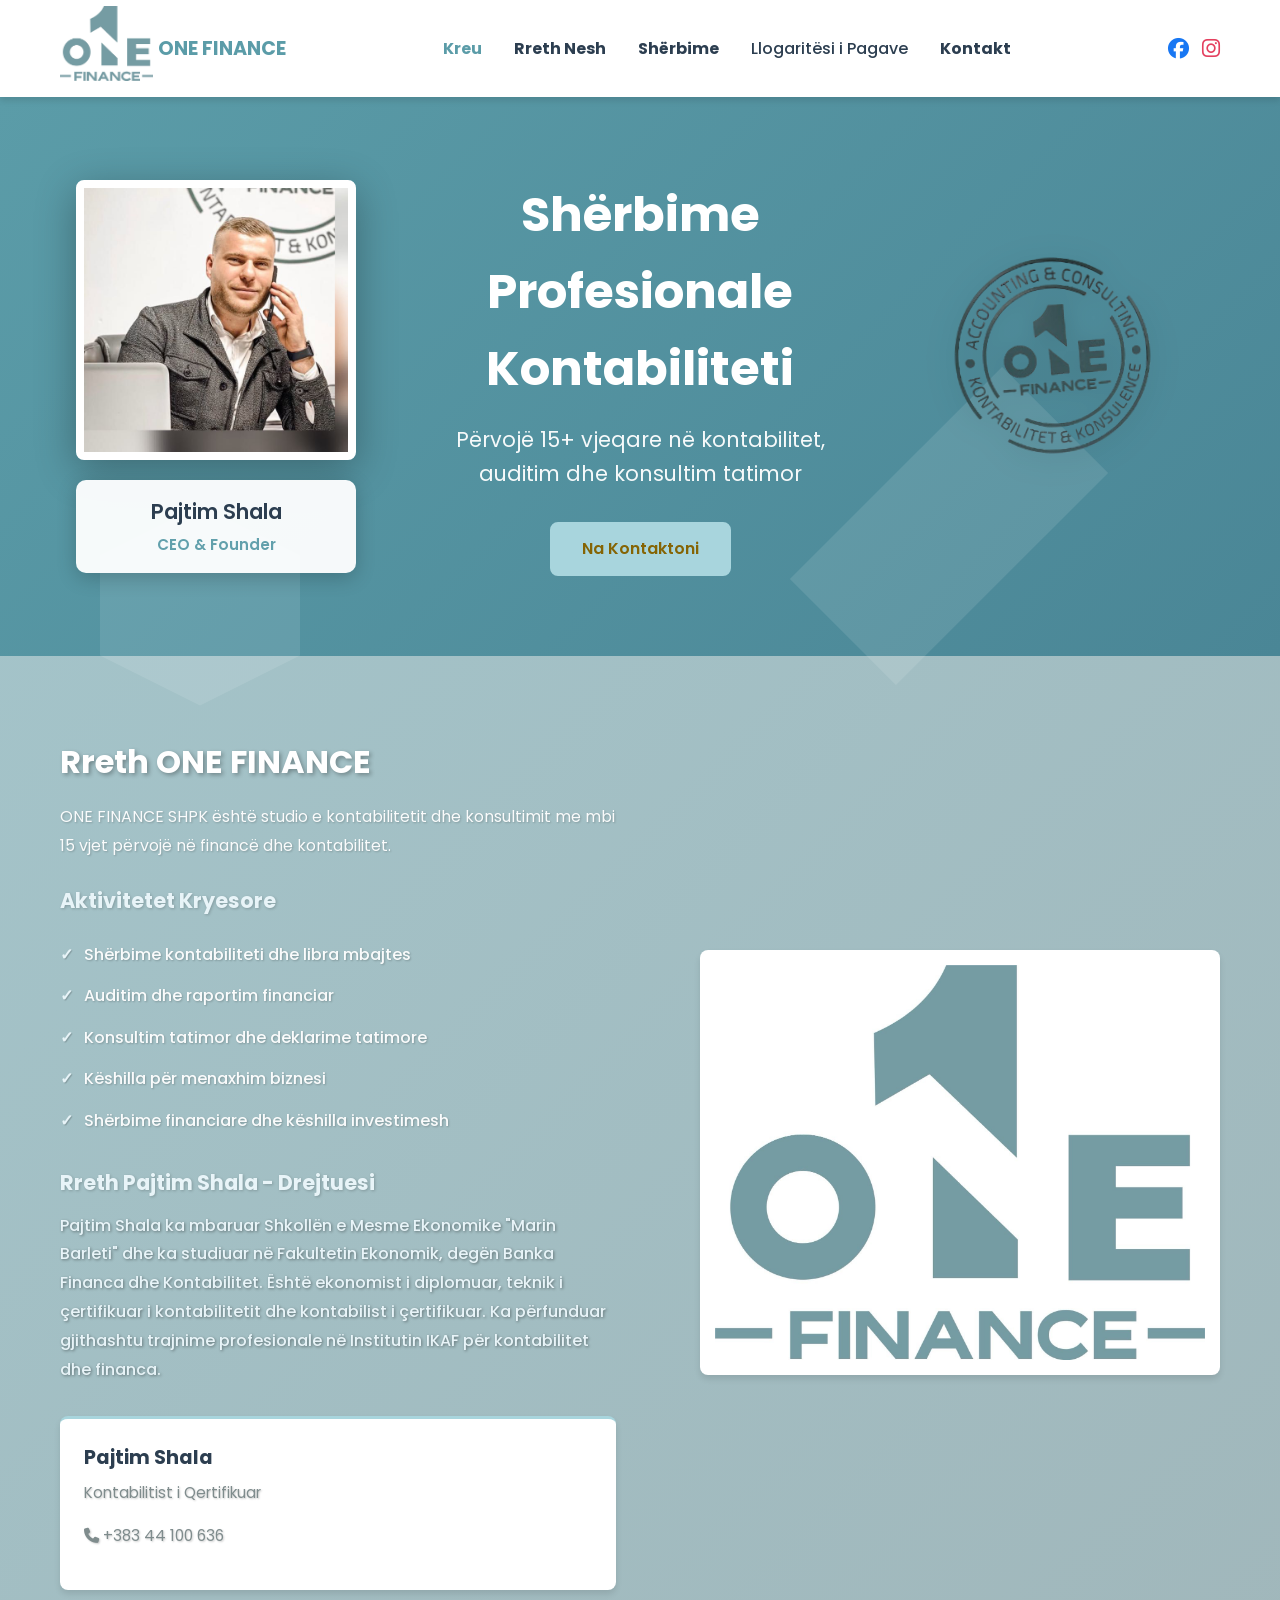
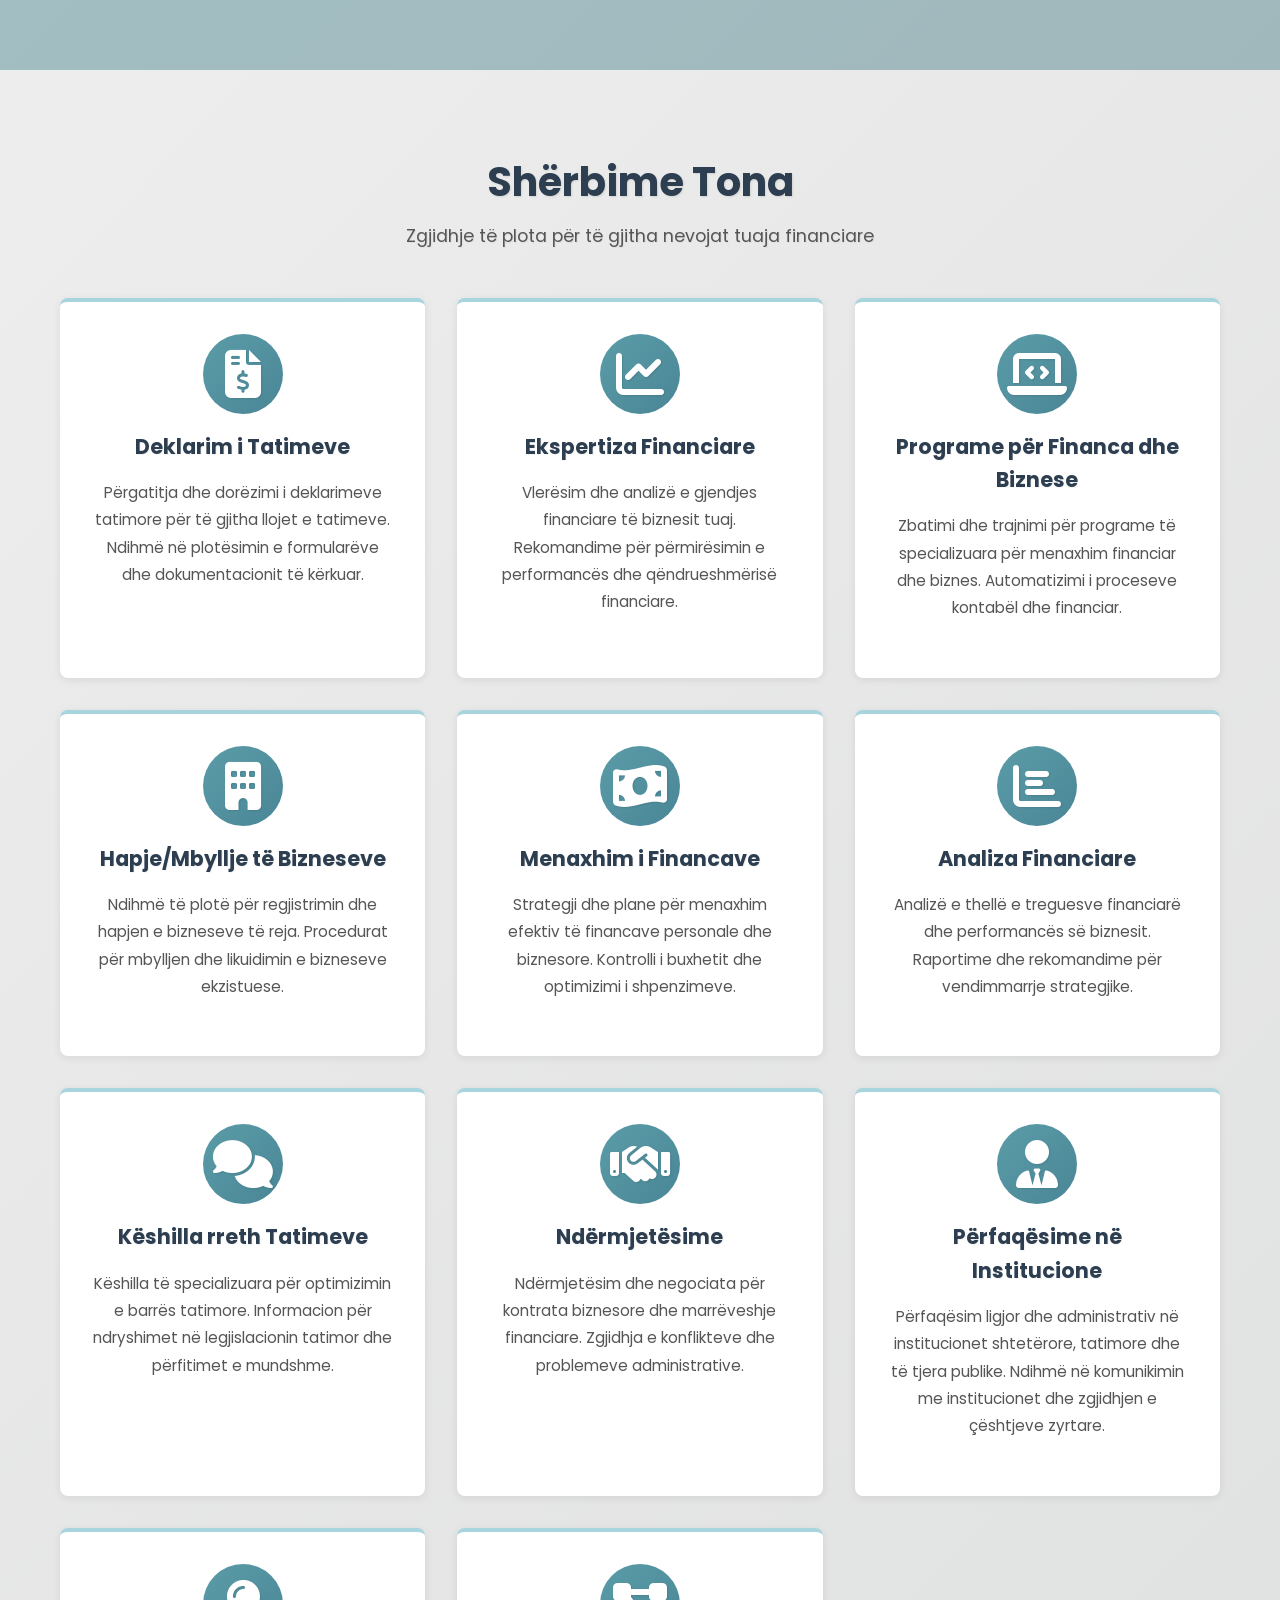
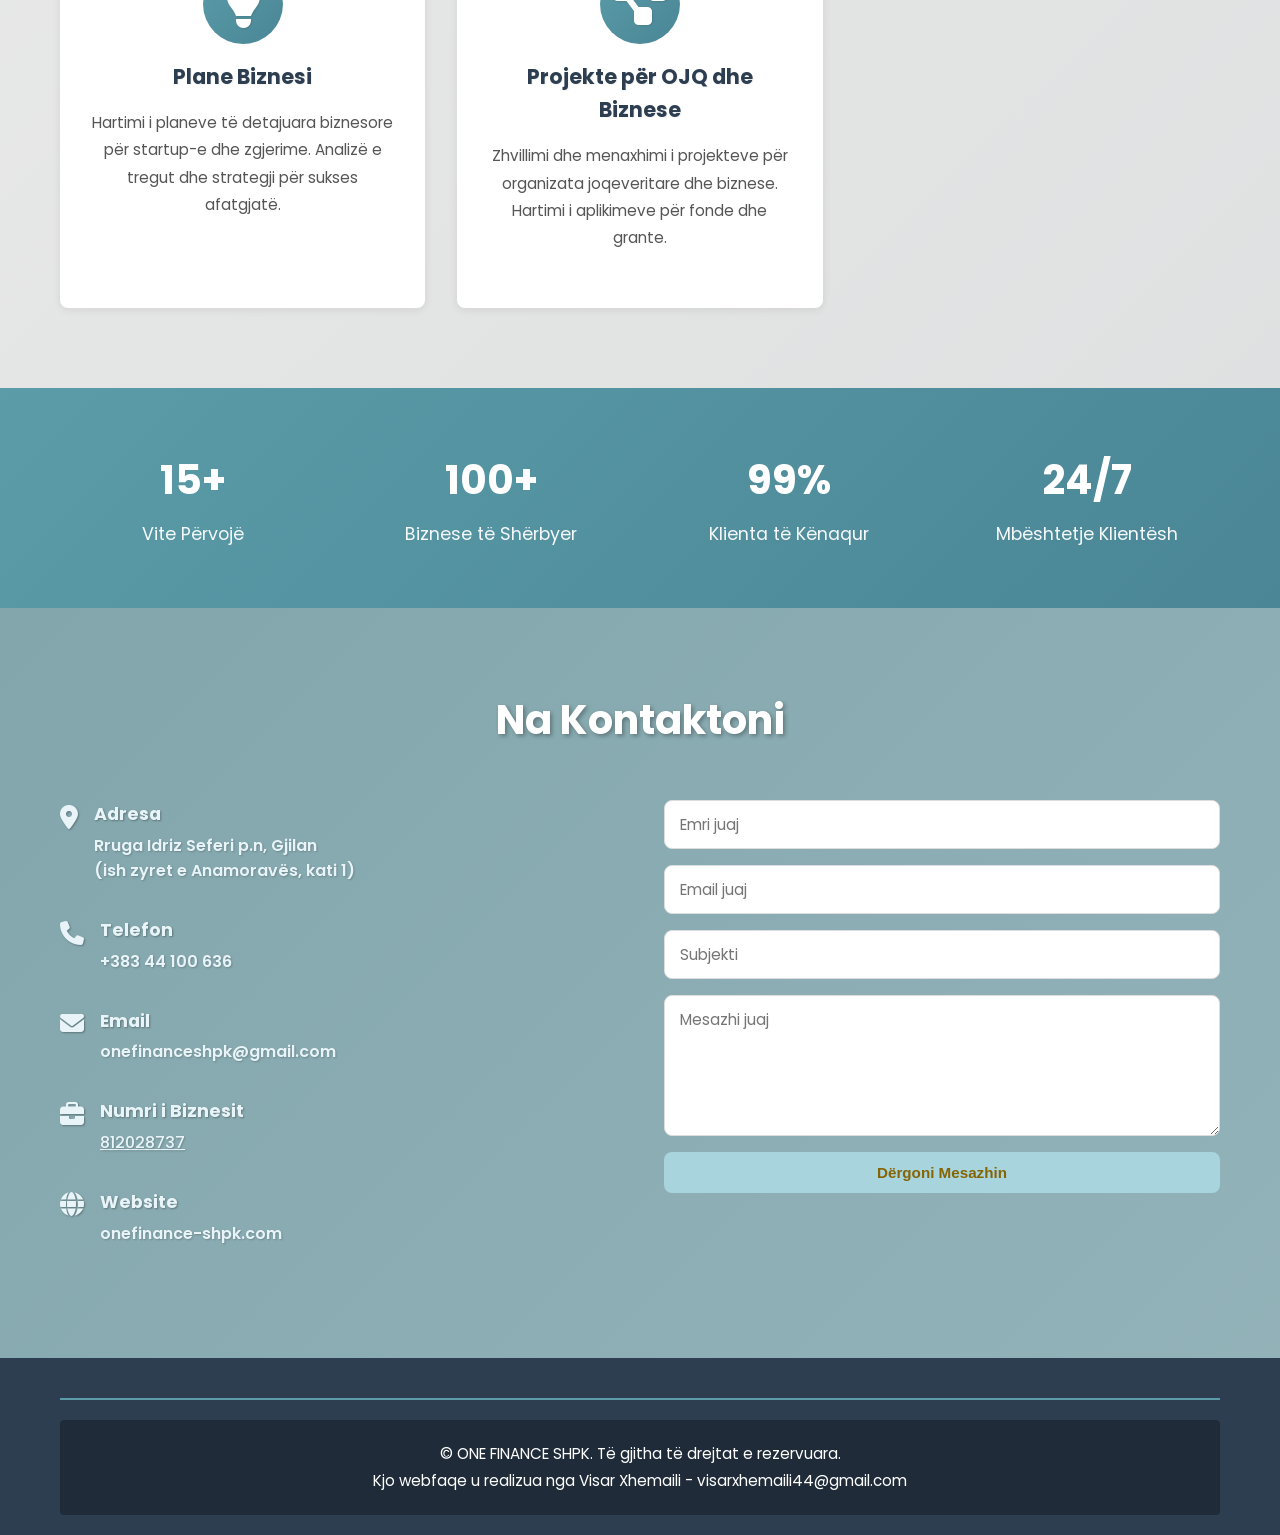
==== commit 6e7067d2: "Increase hero stamp size" ====
--- a/index.html
+++ b/index.html
@@ -4,7 +4,7 @@
     <meta charset="UTF-8">
     <meta name="viewport" content="width=device-width, initial-scale=1.0">
     <title>ONE FINANCE - Shërbime Kontabiliteti dhe Konsultimi Tatimor</title>
-    <link rel="stylesheet" href="styles.css?v=20260406-15">
+    <link rel="stylesheet" href="styles.css?v=20260406-16">
     <link href="https://cdnjs.cloudflare.com/ajax/libs/font-awesome/6.4.0/css/all.min.css" rel="stylesheet">
     <link href="https://fonts.googleapis.com/css2?family=Poppins:wght@300;400;600;700&alpha=1.0&display=swap" rel="stylesheet">
 </head>
--- a/styles.css
+++ b/styles.css
@@ -209,8 +209,8 @@
 }
 
 .stamp-logo {
-    width: 280px;
-    height: 280px;
+    width: 340px;
+    height: 340px;
     object-fit: contain;
     transform: rotate(-2deg);
     transform-origin: center center;
@@ -1786,8 +1786,8 @@
     }
 
     .stamp-logo {
-        width: 220px;
-        height: 220px;
+        width: 300px;
+        height: 300px;
     }
 
     .owner-photo {
@@ -1925,8 +1925,8 @@
     }
 
     .stamp-logo {
-        width: 160px;
-        height: 160px;
+        width: 210px;
+        height: 210px;
     }
 
     .owner-photo-container {
@@ -2113,8 +2113,8 @@
     }
 
     .stamp-logo {
-        width: 150px;
-        height: 150px;
+        width: 180px;
+        height: 180px;
     }
 
     .cta-button {
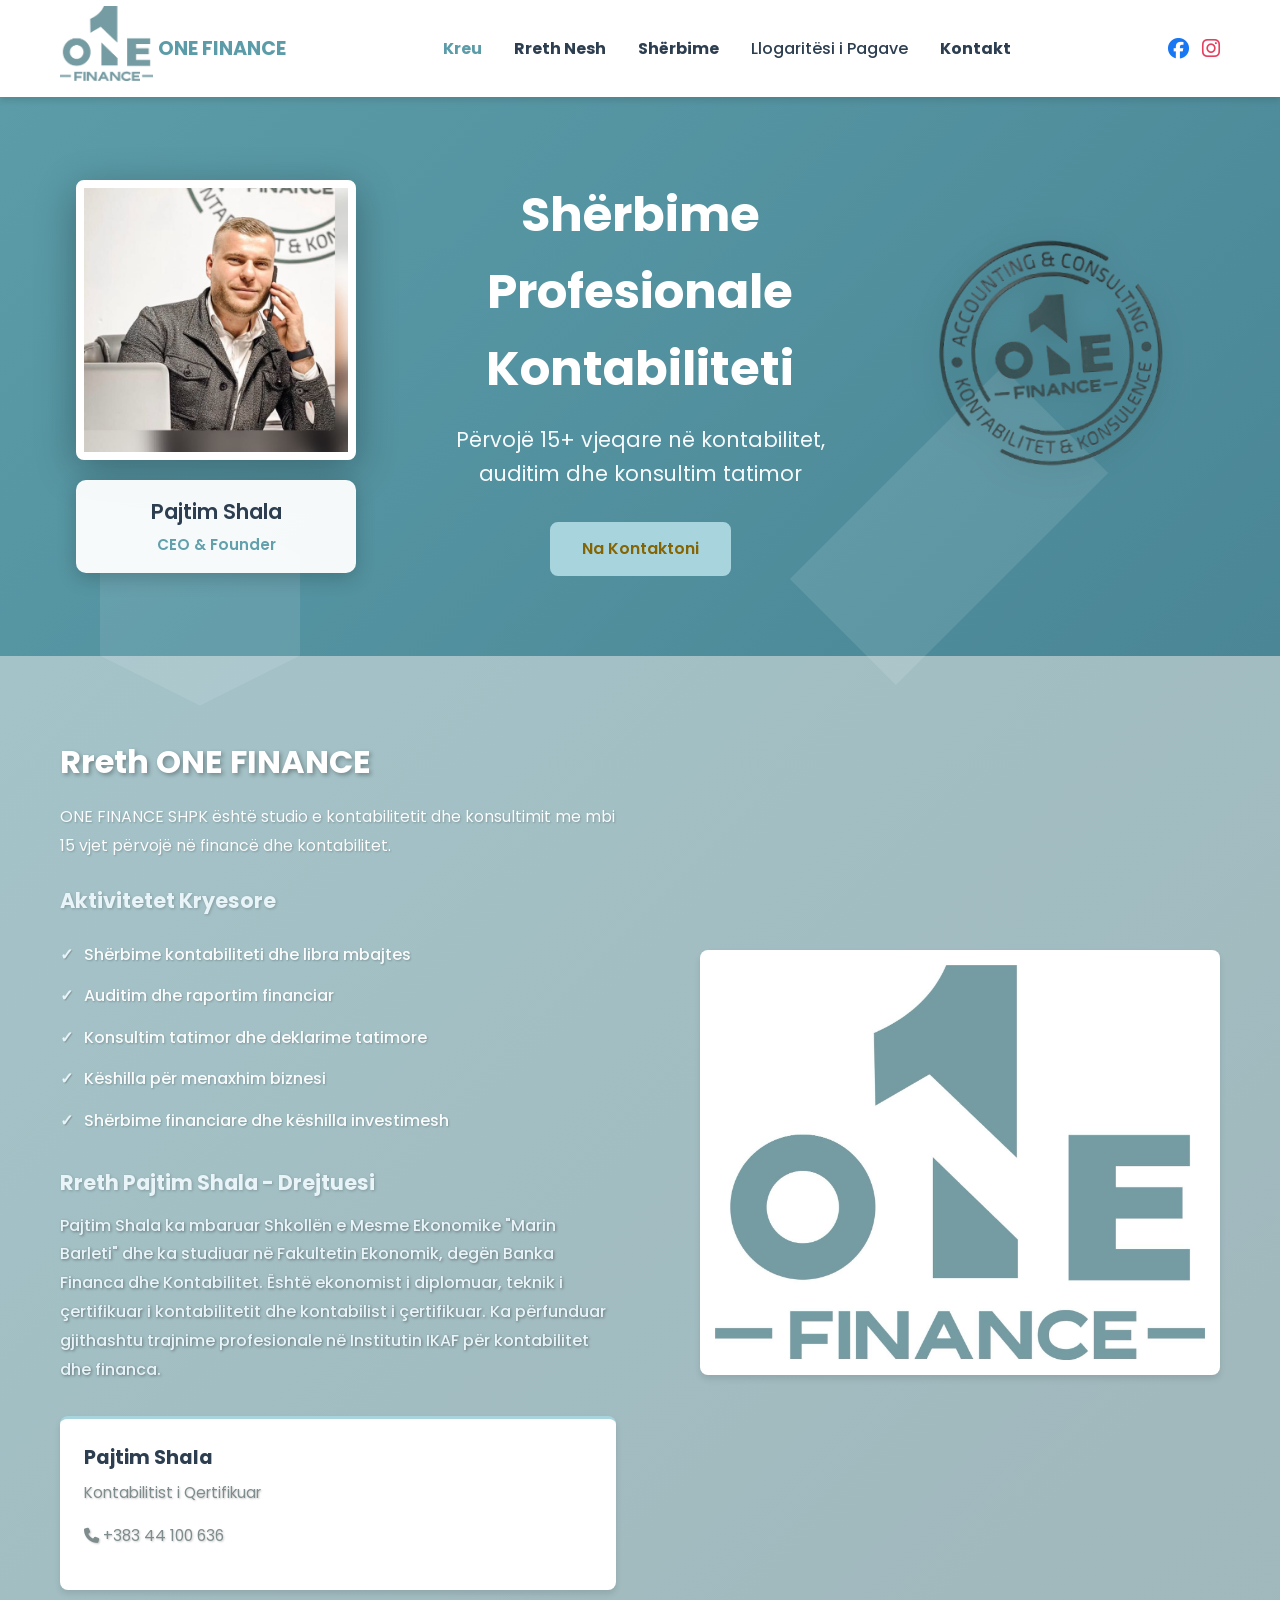
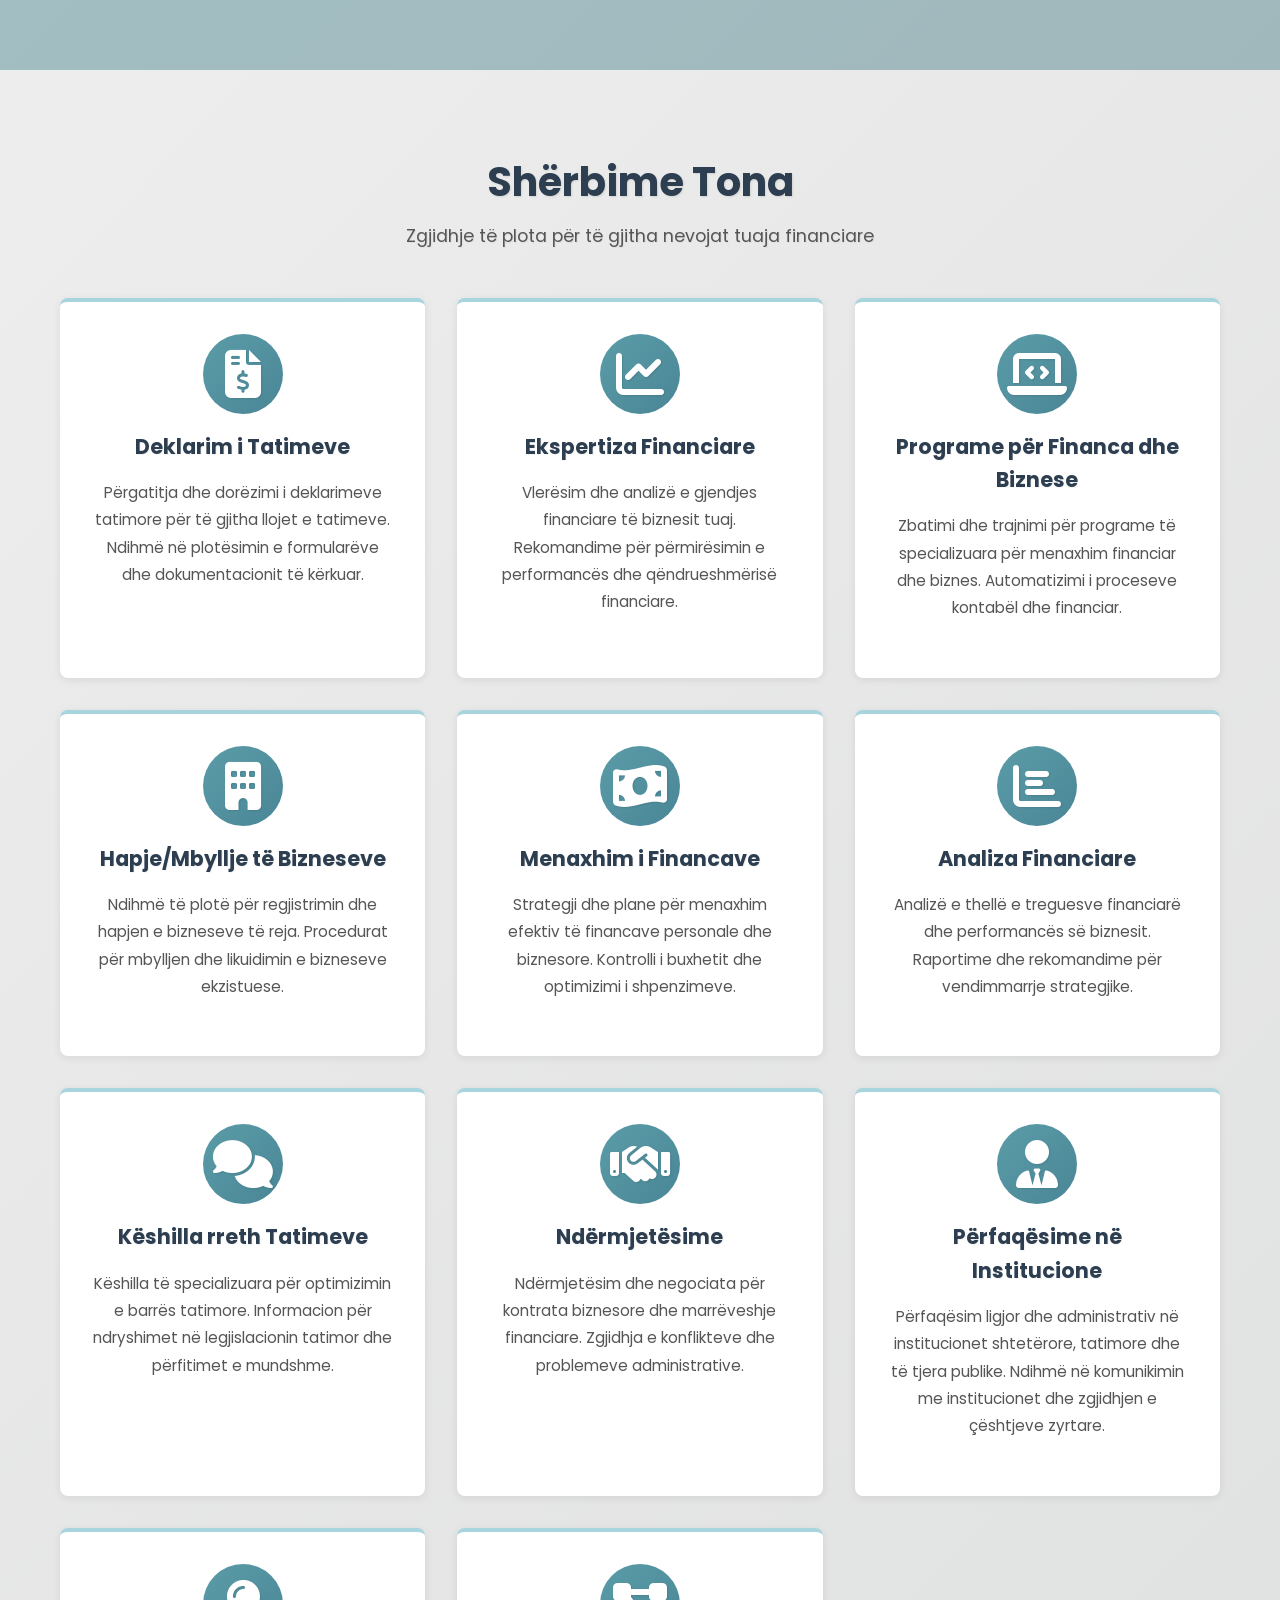
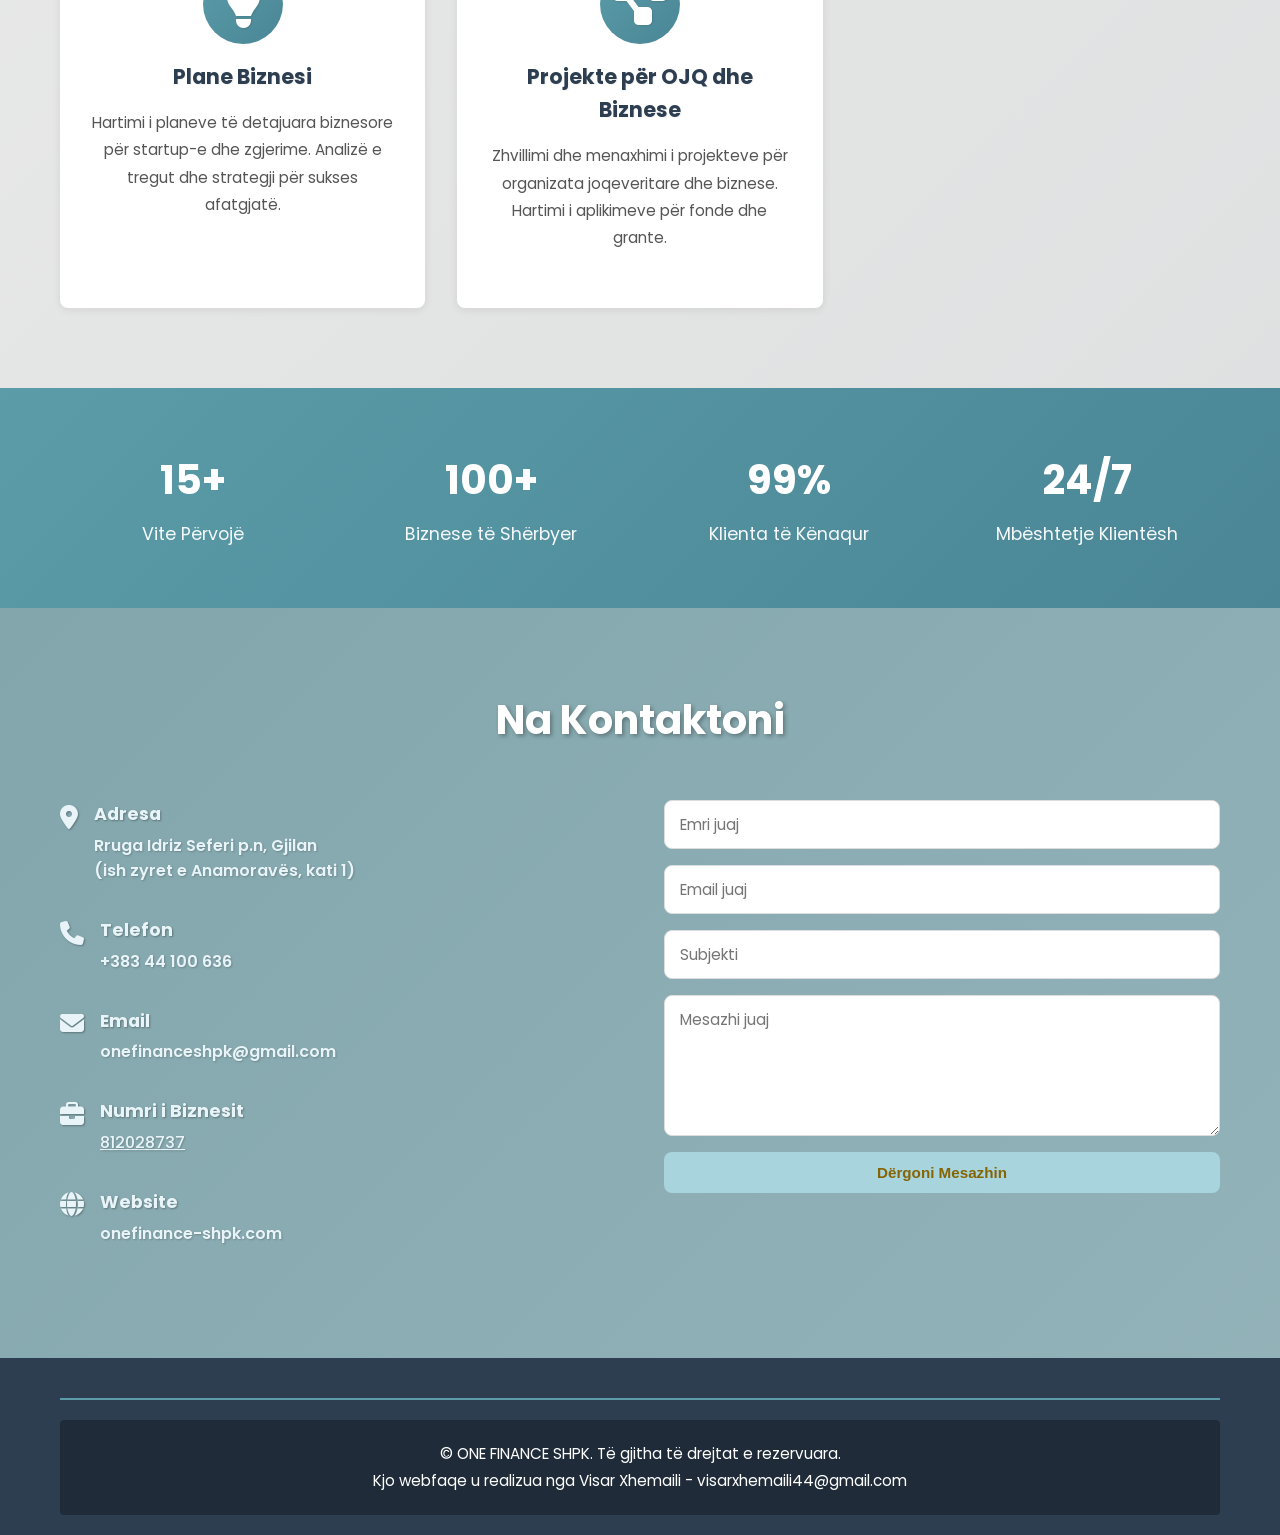
==== commit 249ad36e: "Enlarge hero stamp visual size" ====
--- a/index.html
+++ b/index.html
@@ -4,7 +4,7 @@
     <meta charset="UTF-8">
     <meta name="viewport" content="width=device-width, initial-scale=1.0">
     <title>ONE FINANCE - Shërbime Kontabiliteti dhe Konsultimi Tatimor</title>
-    <link rel="stylesheet" href="styles.css?v=20260406-16">
+    <link rel="stylesheet" href="styles.css?v=20260406-17">
     <link href="https://cdnjs.cloudflare.com/ajax/libs/font-awesome/6.4.0/css/all.min.css" rel="stylesheet">
     <link href="https://fonts.googleapis.com/css2?family=Poppins:wght@300;400;600;700&alpha=1.0&display=swap" rel="stylesheet">
 </head>
--- a/styles.css
+++ b/styles.css
@@ -209,8 +209,8 @@
 }
 
 .stamp-logo {
-    width: 340px;
-    height: 340px;
+    width: 390px;
+    height: 390px;
     object-fit: contain;
     transform: rotate(-2deg);
     transform-origin: center center;
@@ -1786,8 +1786,8 @@
     }
 
     .stamp-logo {
-        width: 300px;
-        height: 300px;
+        width: 310px;
+        height: 310px;
     }
 
     .owner-photo {
@@ -1925,8 +1925,8 @@
     }
 
     .stamp-logo {
-        width: 210px;
-        height: 210px;
+        width: 225px;
+        height: 225px;
     }
 
     .owner-photo-container {
@@ -2113,8 +2113,8 @@
     }
 
     .stamp-logo {
-        width: 180px;
-        height: 180px;
+        width: 210px;
+        height: 210px;
     }
 
     .cta-button {
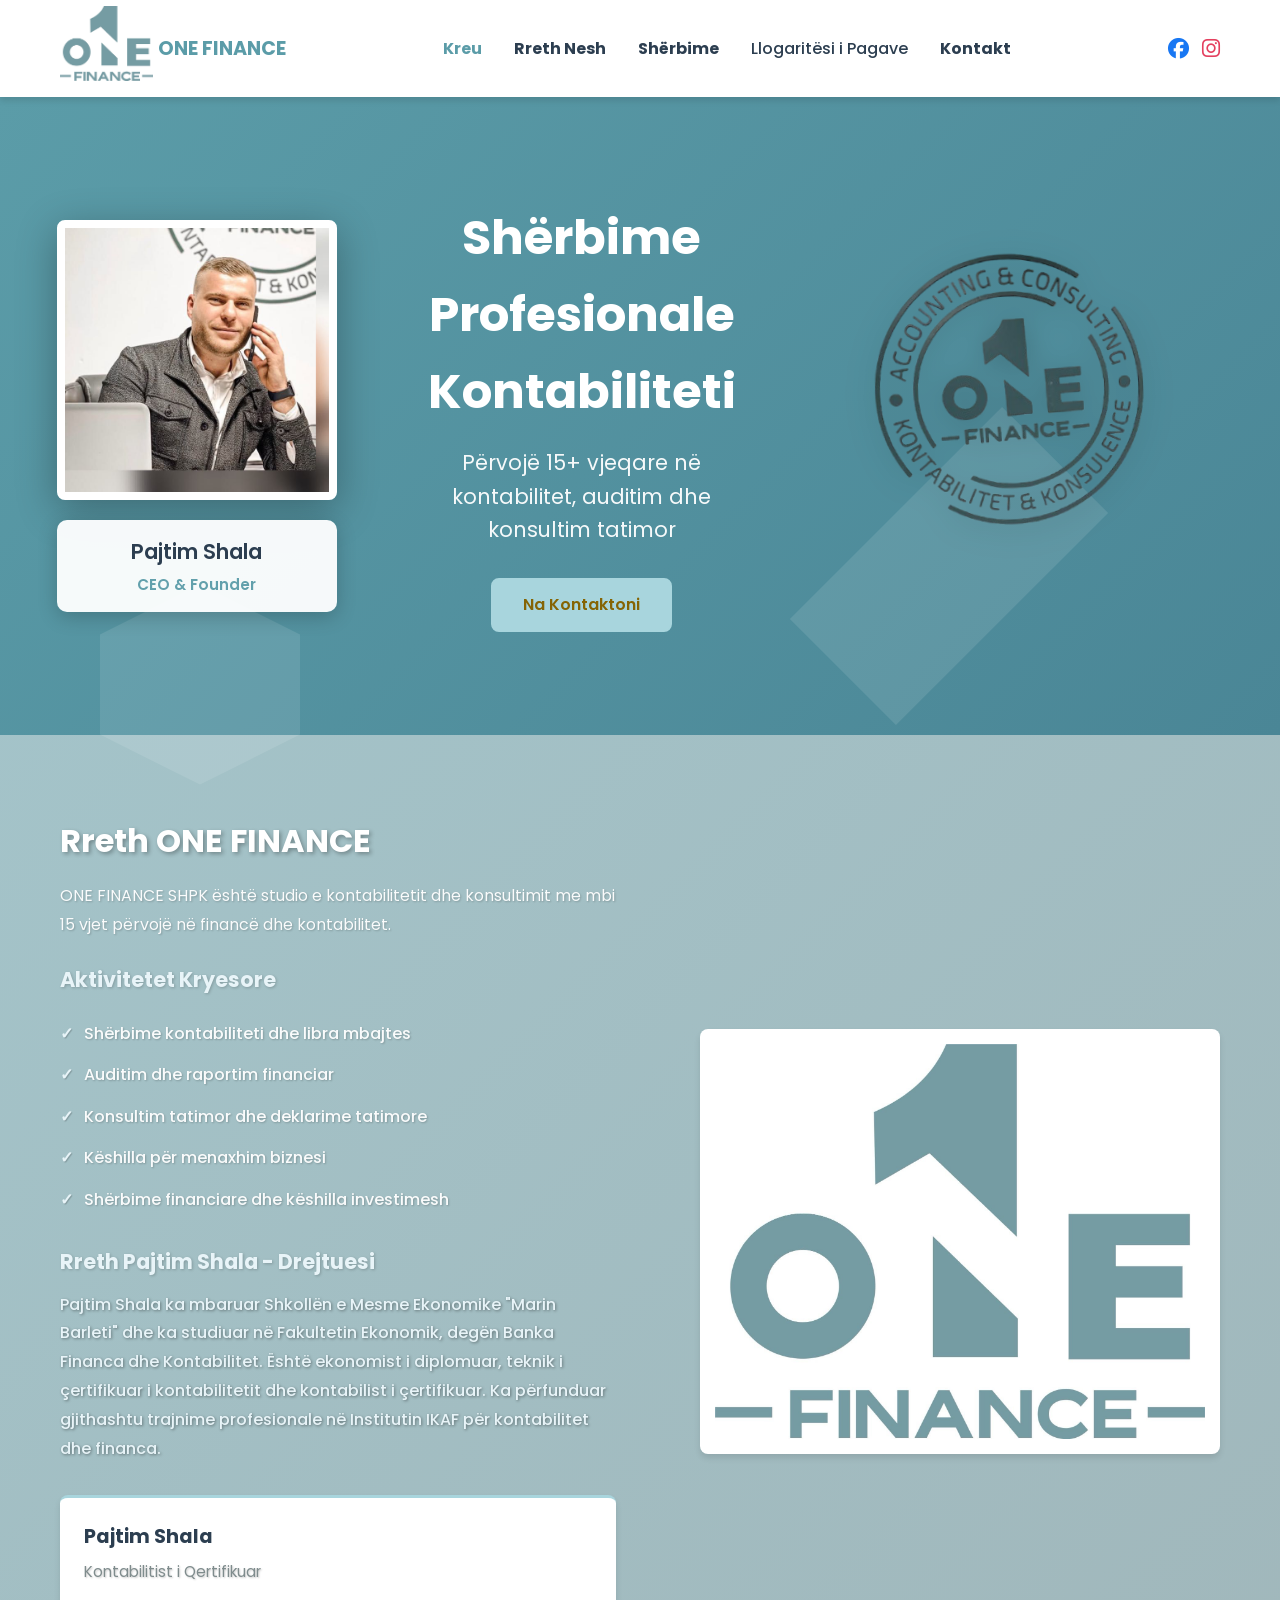
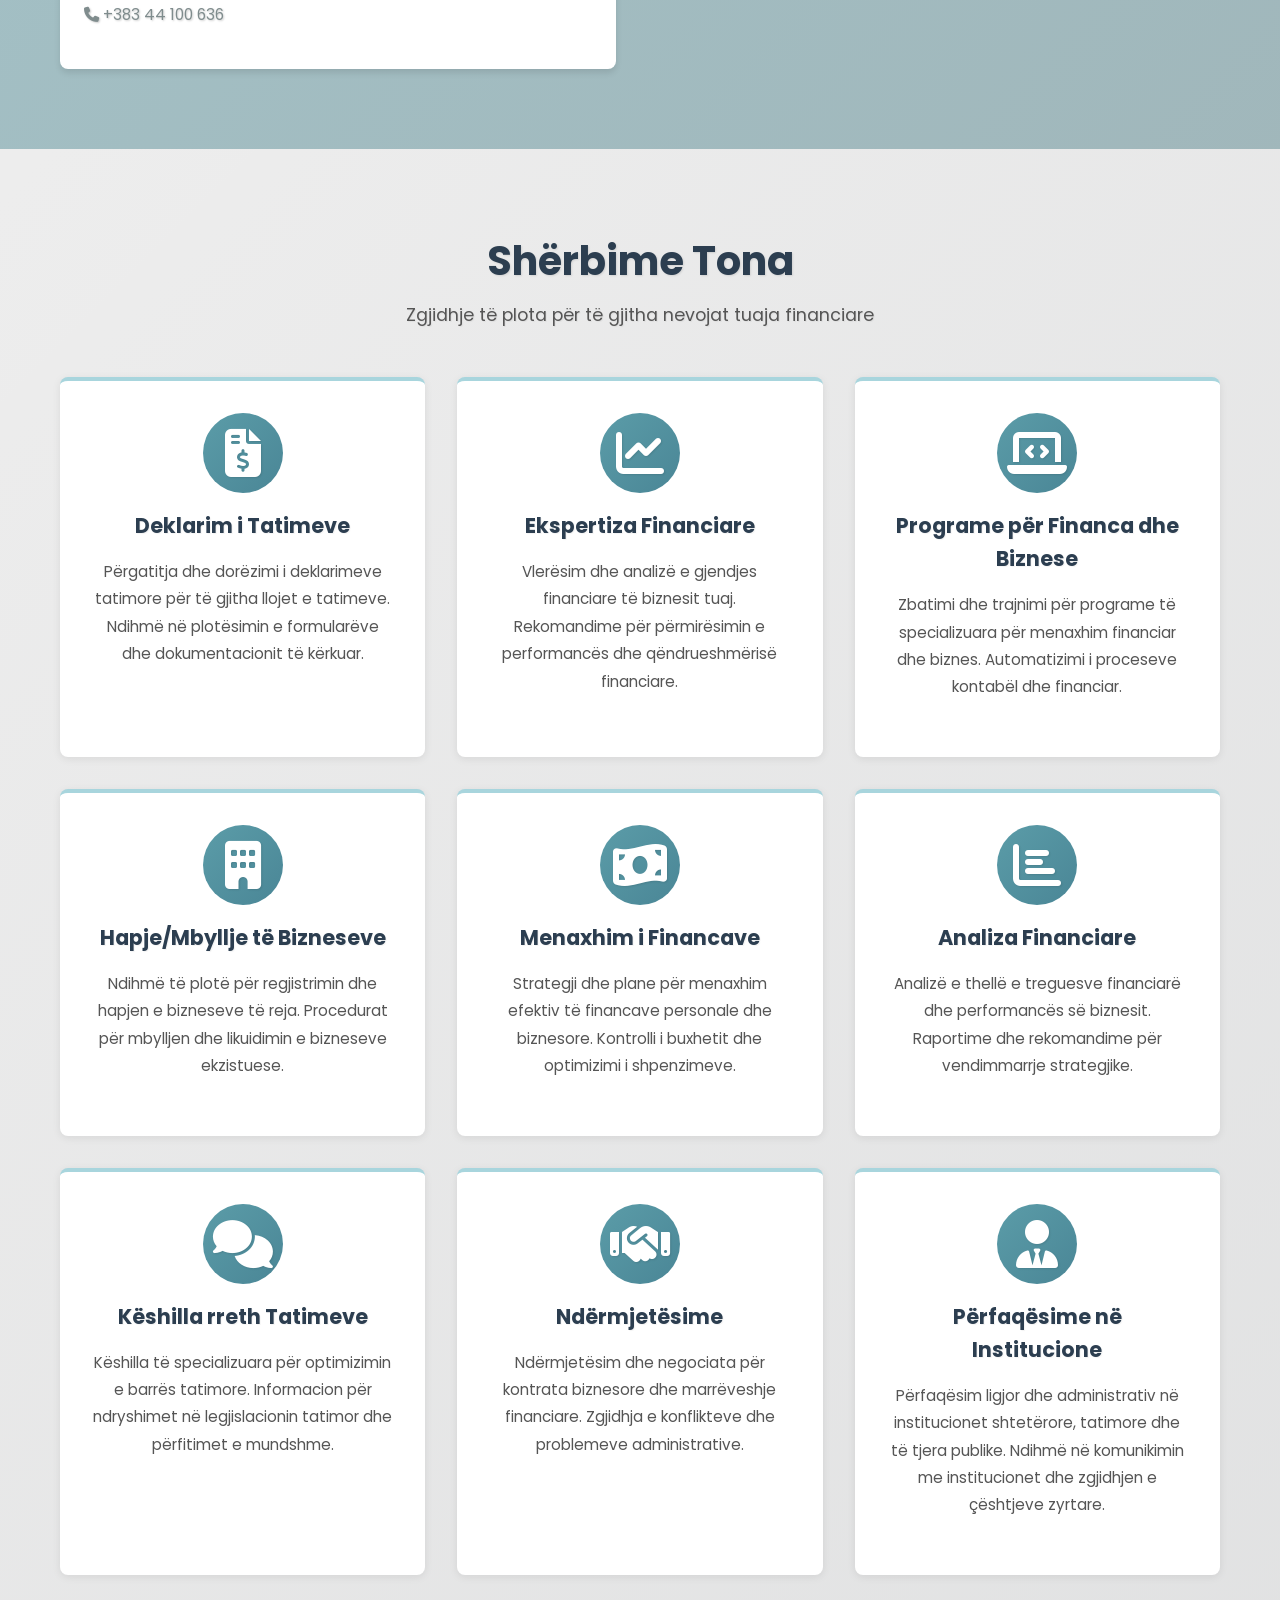
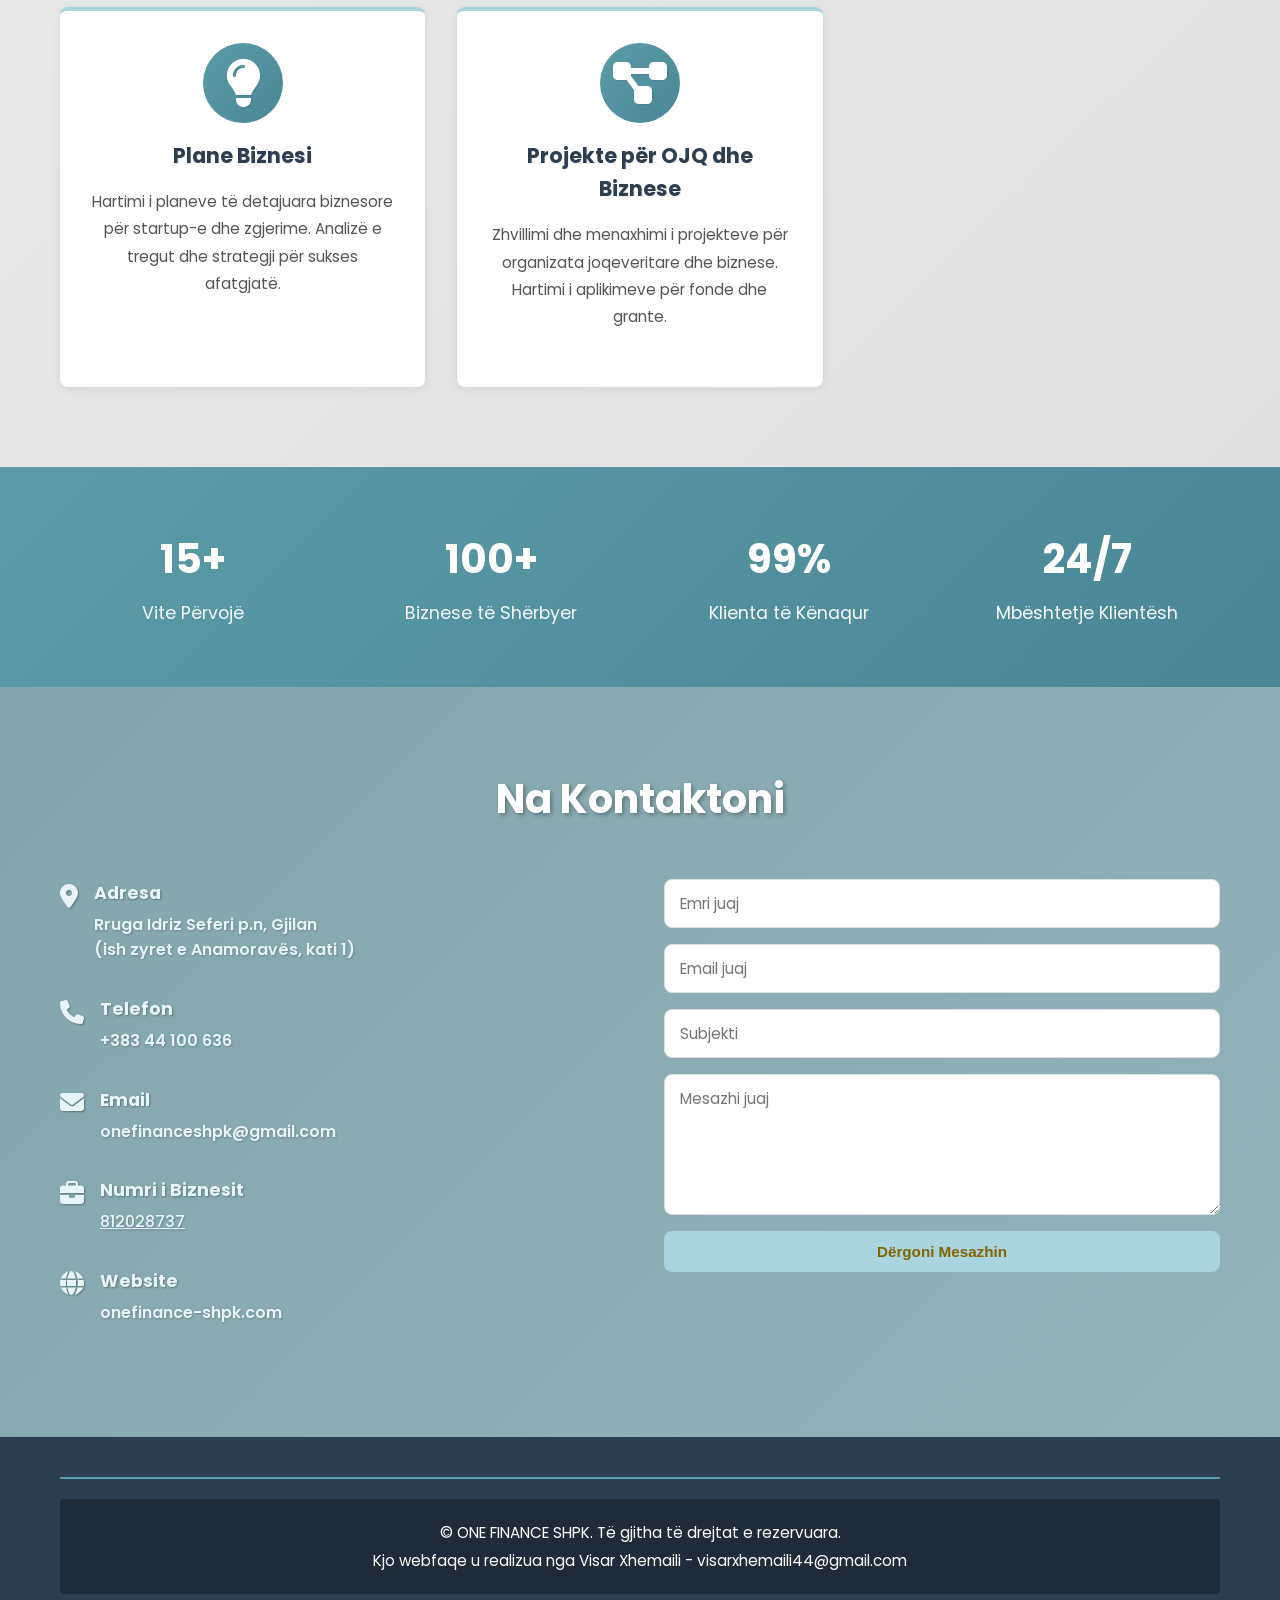
==== commit a0461f5b: "Increase hero stamp to match photo" ====
--- a/index.html
+++ b/index.html
@@ -4,7 +4,7 @@
     <meta charset="UTF-8">
     <meta name="viewport" content="width=device-width, initial-scale=1.0">
     <title>ONE FINANCE - Shërbime Kontabiliteti dhe Konsultimi Tatimor</title>
-    <link rel="stylesheet" href="styles.css?v=20260406-17">
+    <link rel="stylesheet" href="styles.css?v=20260406-18">
     <link href="https://cdnjs.cloudflare.com/ajax/libs/font-awesome/6.4.0/css/all.min.css" rel="stylesheet">
     <link href="https://fonts.googleapis.com/css2?family=Poppins:wght@300;400;600;700&alpha=1.0&display=swap" rel="stylesheet">
 </head>
--- a/styles.css
+++ b/styles.css
@@ -209,8 +209,8 @@
 }
 
 .stamp-logo {
-    width: 390px;
-    height: 390px;
+    width: 470px;
+    height: 470px;
     object-fit: contain;
     transform: rotate(-2deg);
     transform-origin: center center;
@@ -1786,8 +1786,8 @@
     }
 
     .stamp-logo {
-        width: 310px;
-        height: 310px;
+        width: 360px;
+        height: 360px;
     }
 
     .owner-photo {
@@ -1925,8 +1925,8 @@
     }
 
     .stamp-logo {
-        width: 225px;
-        height: 225px;
+        width: 250px;
+        height: 250px;
     }
 
     .owner-photo-container {
@@ -2113,8 +2113,8 @@
     }
 
     .stamp-logo {
-        width: 210px;
-        height: 210px;
+        width: 225px;
+        height: 225px;
     }
 
     .cta-button {
